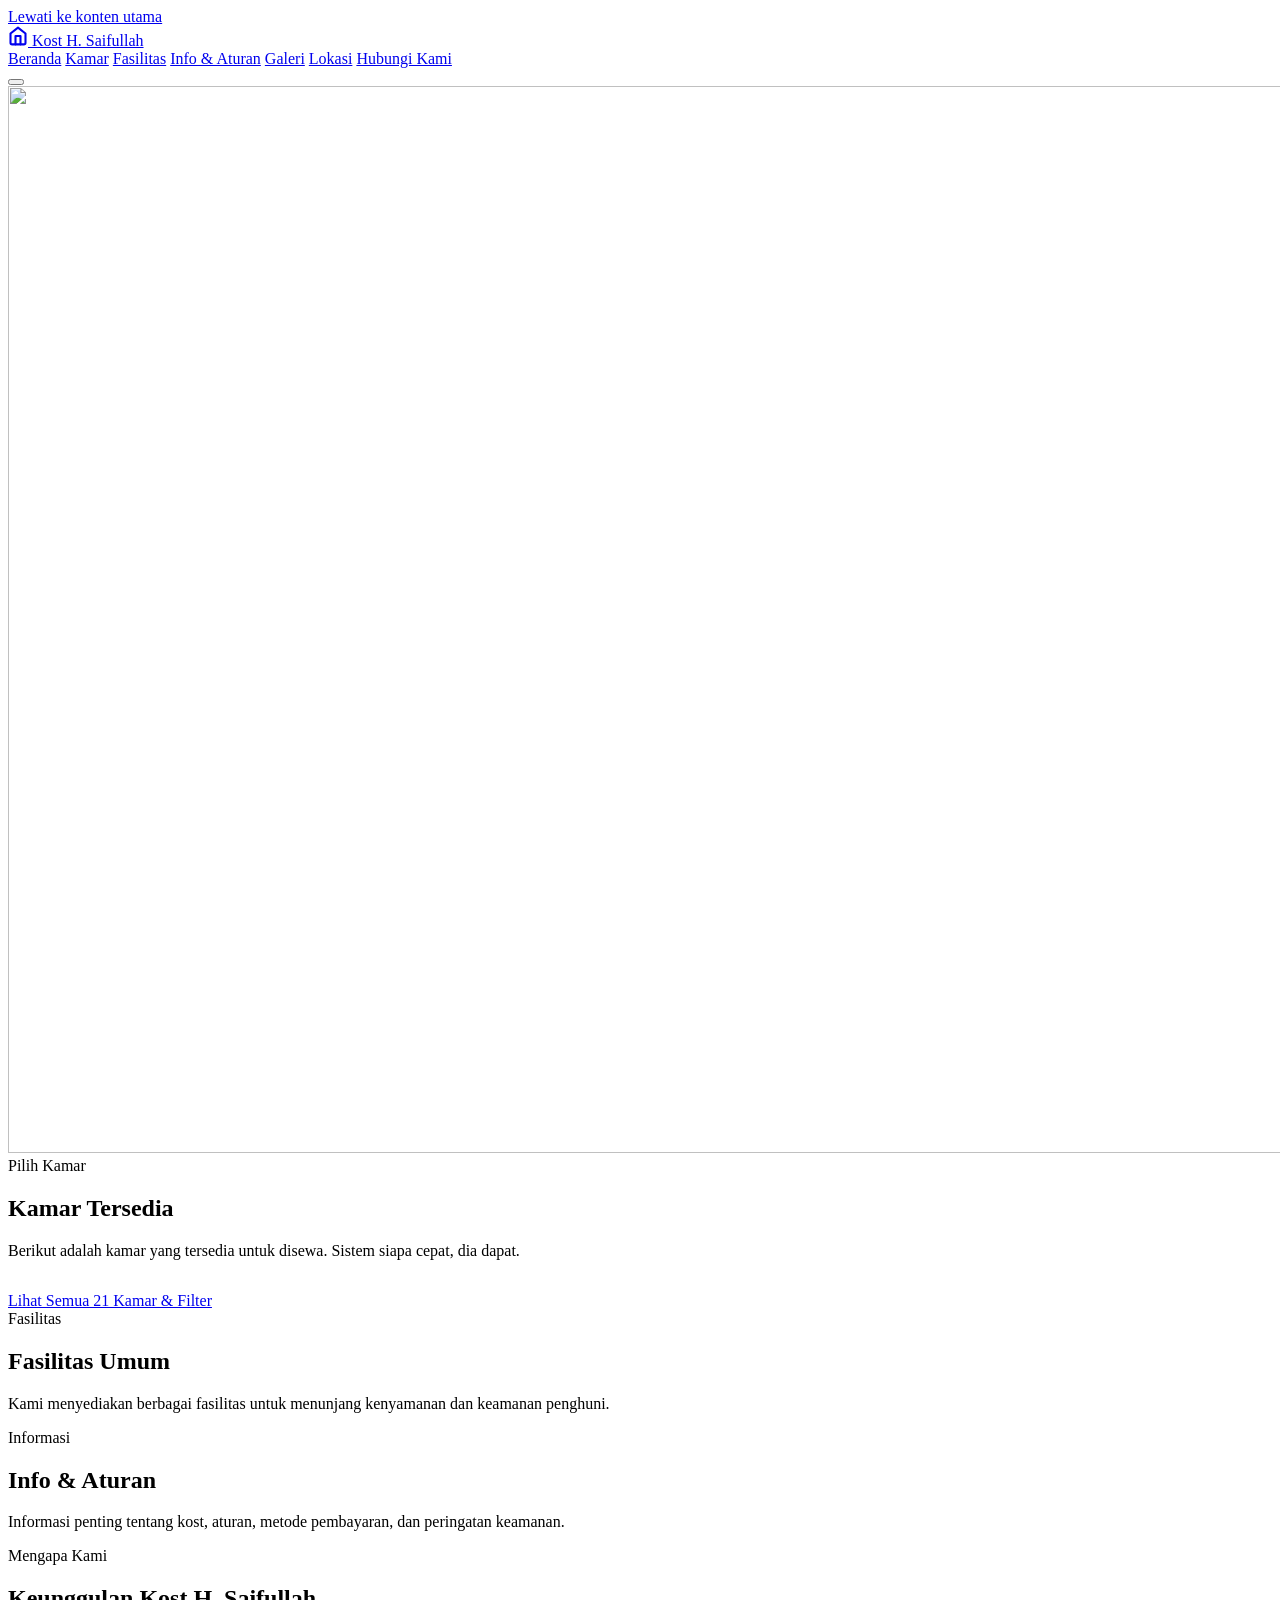
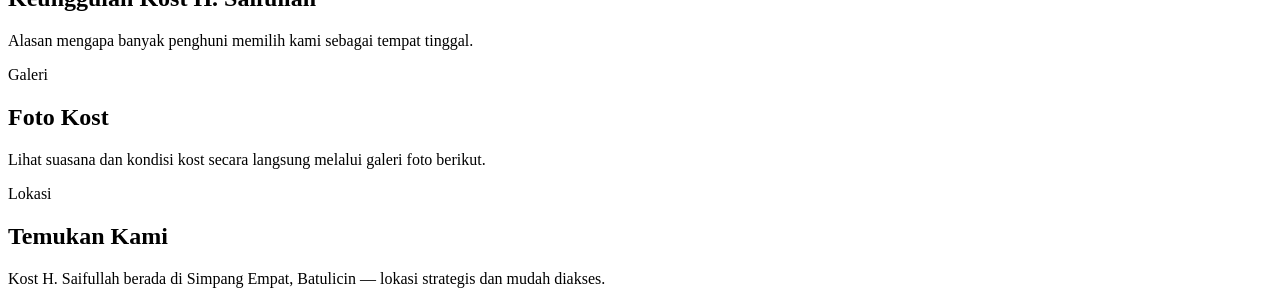
==== index.html @ bcdac12e "Add files via upload" ====
<!DOCTYPE html>
<html lang="id">
<head>
  <meta charset="UTF-8">
  <meta name="viewport" content="width=device-width, initial-scale=1.0">
  <meta name="description" content="Kost H. Saifullah — Hunian eksklusif laki-laki di Simpang Empat, Batulicin. Lihat ketersediaan kamar, fasilitas, aturan, dan pesan via WhatsApp.">
  <meta name="theme-color" content="#3A86FF">
  <meta name="robots" content="index, follow">

  <!-- GANTI setelah deploy: URL final situs (Netlify memberi domain seperti https://nama-situs.netlify.app) -->
  <link rel="canonical" href="https://kost-h-saifullah.netlify.app/">

  <!-- Open Graph — preview link di WhatsApp, Facebook, Telegram -->
  <meta property="og:type" content="website">
  <meta property="og:locale" content="id_ID">
  <meta property="og:site_name" content="Kost H. Saifullah">
  <meta property="og:url" content="https://kost-h-saifullah.netlify.app/">
  <meta property="og:title" content="Kost H. Saifullah — Hunian Nyaman di Batulicin">
  <meta property="og:description" content="Hunian eksklusif laki-laki di Simpang Empat, Batulicin. Mulai Rp 500.000/bulan, air &amp; listrik sudah termasuk. Cek ketersediaan kamar dan pesan via WhatsApp.">
  <!-- GANTI dengan foto asli kost (ukuran ideal 1200x630) -->
  <meta property="og:image" content="https://images.unsplash.com/photo-1564013799919-ab600027ffc6?w=1200&amp;h=630&amp;fit=crop&amp;q=80">
  <meta property="og:image:width" content="1200">
  <meta property="og:image:height" content="630">
  <meta property="og:image:alt" content="Tampak depan Kost H. Saifullah">

  <meta name="twitter:card" content="summary_large_image">
  <meta name="twitter:title" content="Kost H. Saifullah — Hunian Nyaman di Batulicin">
  <meta name="twitter:description" content="Hunian eksklusif laki-laki di Simpang Empat, Batulicin. Mulai Rp 500.000/bulan, air &amp; listrik sudah termasuk.">
  <meta name="twitter:image" content="https://images.unsplash.com/photo-1564013799919-ab600027ffc6?w=1200&amp;h=630&amp;fit=crop&amp;q=80">

  <title>Kost H. Saifullah — Hunian Nyaman di Batulicin</title>

  <!-- Fonts -->
  <link rel="preconnect" href="https://fonts.googleapis.com">
  <link rel="preconnect" href="https://fonts.gstatic.com" crossorigin>
  <link href="https://fonts.googleapis.com/css2?family=Poppins:wght@400;500;700&display=swap" rel="stylesheet">

  <!-- Styles -->
  <link rel="stylesheet" href="css/style.css">

  <!-- Favicon -->
  <link rel="icon" href="data:image/svg+xml,%3Csvg xmlns='http://www.w3.org/2000/svg' viewBox='0 0 24 24' fill='%233A86FF'%3E%3Cpath d='M3 9l9-7 9 7v11a2 2 0 0 1-2 2H5a2 2 0 0 1-2-2z'/%3E%3Cpolyline points='9 22 9 12 15 12 15 22' fill='white'/%3E%3C/svg%3E">
</head>
<body>

  <a class="skip-link" href="#konten">Lewati ke konten utama</a>

  <noscript>
    <div class="noscript-banner">
      <h1>Kost H. Saifullah — Hunian Nyaman di Batulicin</h1>
      <p>Hunian eksklusif laki-laki di Simpang Empat, Batulicin. Khusus pelajar, mahasiswa, magang, dan karyawan.
         Sewa mulai Rp 500.000 per bulan, sudah termasuk air dan listrik, minimal kontrak 5 bulan.</p>
      <p><strong>Situs ini membutuhkan JavaScript untuk menampilkan daftar kamar dan galeri.</strong>
         Aktifkan JavaScript di browser Anda, atau hubungi kami langsung via WhatsApp.</p>
      <p><strong>Peringatan:</strong> waspada penipuan. Wajib melihat wujud fisik kamar atau mendatangi lokasi
         langsung sebelum melakukan transfer uang.</p>
    </div>
  </noscript>

  <!-- ============================================================
       NAVIGATION
       ============================================================ -->
  <nav class="nav" id="nav">
    <div class="nav__container">
      <a href="#beranda" class="nav__logo">
        <span class="nav__logo-icon">
          <svg xmlns="http://www.w3.org/2000/svg" width="20" height="20" viewBox="0 0 24 24" fill="none" stroke="currentColor" stroke-width="2.5" stroke-linecap="round" stroke-linejoin="round">
            <path d="M3 9l9-7 9 7v11a2 2 0 0 1-2 2H5a2 2 0 0 1-2-2z"/>
            <polyline points="9 22 9 12 15 12 15 22"/>
          </svg>
        </span>
        Kost H. Saifullah
      </a>

      <div class="nav__links" id="navLinks">
        <a href="#beranda" class="nav__link active">Beranda</a>
        <a href="kamar.html" class="nav__link">Kamar</a>
        <a href="#fasilitas" class="nav__link">Fasilitas</a>
        <a href="#info" class="nav__link">Info & Aturan</a>
        <a href="#galeri" class="nav__link">Galeri</a>
        <a href="#lokasi" class="nav__link">Lokasi</a>
        <a href="#hubungi" class="nav__link">Hubungi Kami</a>
      </div>

      <button type="button" class="nav__hamburger" id="hamburger" aria-label="Buka menu navigasi" aria-expanded="false" aria-controls="navLinks">
        <span></span>
        <span></span>
        <span></span>
      </button>
    </div>
  </nav>

  <main id="konten">

  <!-- ============================================================
       HERO
       ============================================================ -->
  <section class="hero" id="beranda">
    <div class="hero__bg">
      <img src="https://images.unsplash.com/photo-1564013799919-ab600027ffc6?w=1600&q=80"
           alt="" width="1600" height="1067" loading="eager" fetchpriority="high" decoding="async">
    </div>
    <div class="hero__overlay"></div>
    <div class="hero__content" id="heroContent"></div>
  </section>

  <!-- ============================================================
       KETERSEDIAAN KAMAR
       ============================================================ -->
  <section class="section" id="ketersediaan">
    <div class="container">
      <div class="text-center">
        <span class="section-label">Pilih Kamar</span>
        <h2 class="section-title">Kamar Tersedia</h2>
        <p class="section-desc mx-auto">Berikut adalah kamar yang tersedia untuk disewa. Sistem siapa cepat, dia dapat.</p>
      </div>
      <div id="roomAvailability"></div>
      <div class="text-center" style="margin-top:2rem;">
        <a href="kamar.html" class="btn btn-primary">Lihat Semua 21 Kamar &amp; Filter</a>
      </div>
    </div>
  </section>

  <!-- Daftar lengkap 21 kamar + filter ada di halaman terpisah: kamar.html -->

  <!-- ============================================================
       FASILITAS
       ============================================================ -->
  <section class="section" id="fasilitas">
    <div class="container">
      <div class="text-center">
        <span class="section-label">Fasilitas</span>
        <h2 class="section-title">Fasilitas Umum</h2>
        <p class="section-desc mx-auto">Kami menyediakan berbagai fasilitas untuk menunjang kenyamanan dan keamanan penghuni.</p>
      </div>
      <div class="facilities-grid animate-on-scroll" id="facilitiesGrid"></div>
    </div>
  </section>

  <!-- ============================================================
       INFO & ATURAN
       ============================================================ -->
  <section class="section" id="info" style="background:var(--bg-alt);">
    <div class="container">
      <div class="text-center">
        <span class="section-label">Informasi</span>
        <h2 class="section-title">Info & Aturan</h2>
        <p class="section-desc mx-auto">Informasi penting tentang kost, aturan, metode pembayaran, dan peringatan keamanan.</p>
      </div>
      <div id="infoPenting" class="animate-on-scroll"></div>
    </div>
  </section>

  <!-- ============================================================
       KEUNGGULAN
       ============================================================ -->
  <section class="section" id="keunggulan">
    <div class="container">
      <div class="text-center">
        <span class="section-label">Mengapa Kami</span>
        <h2 class="section-title">Keunggulan Kost H. Saifullah</h2>
        <p class="section-desc mx-auto">Alasan mengapa banyak penghuni memilih kami sebagai tempat tinggal.</p>
      </div>
      <div class="advantages-grid animate-on-scroll" id="advantagesGrid"></div>
    </div>
  </section>

  <!-- ============================================================
       GALERI
       ============================================================ -->
  <section class="section" id="galeri" style="background:var(--bg-alt);">
    <div class="container">
      <div class="text-center">
        <span class="section-label">Galeri</span>
        <h2 class="section-title">Foto Kost</h2>
        <p class="section-desc mx-auto">Lihat suasana dan kondisi kost secara langsung melalui galeri foto berikut.</p>
      </div>
      <div id="galleryContainer"></div>
    </div>
  </section>

  <!-- ============================================================
       LOKASI
       ============================================================ -->
  <section class="section" id="lokasi">
    <div class="container">
      <div class="text-center">
        <span class="section-label">Lokasi</span>
        <h2 class="section-title">Temukan Kami</h2>
        <p class="section-desc mx-auto">Kost H. Saifullah berada di Simpang Empat, Batulicin — lokasi strategis dan mudah diakses.</p>
      </div>
      <div id="locationContent" class="animate-on-scroll"></div>
    </div>
  </section>

  <!-- ============================================================
       WHATSAPP CTA
       ============================================================ -->
  <section class="section" id="hubungi">
    <div class="container">
      <div id="waCta"></div>
    </div>
  </section>

  </main>

  <!-- ============================================================
       FOOTER
       ============================================================ -->
  <footer class="footer">
    <div class="container" id="footerContent"></div>
  </footer>

  <!-- ============================================================
       FLOATING WHATSAPP
       ============================================================ -->
  <div id="backToTop"></div>

  <!-- ============================================================
       SCRIPTS
       ============================================================ -->
  <script src="js/data.js"></script>
  <script src="js/status.js"></script>
  <script src="js/script.js"></script>

</body>
</html>
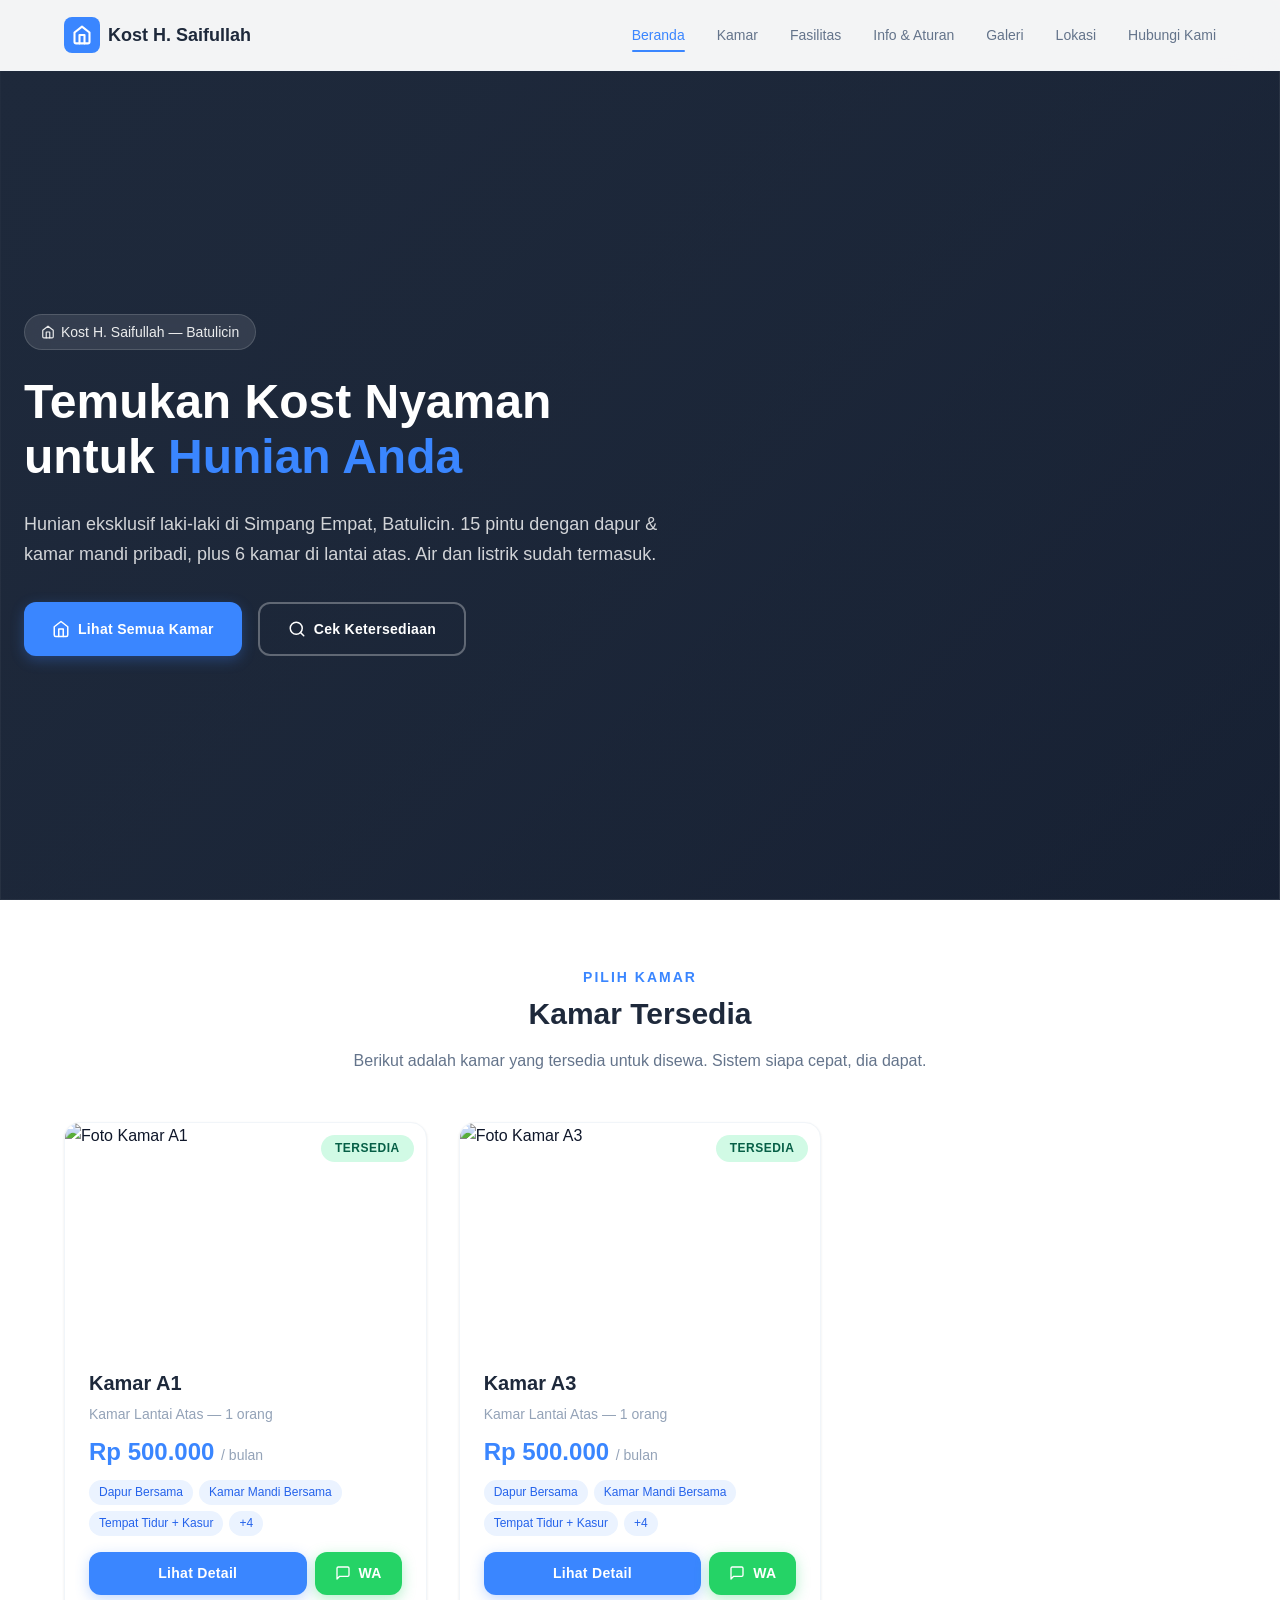
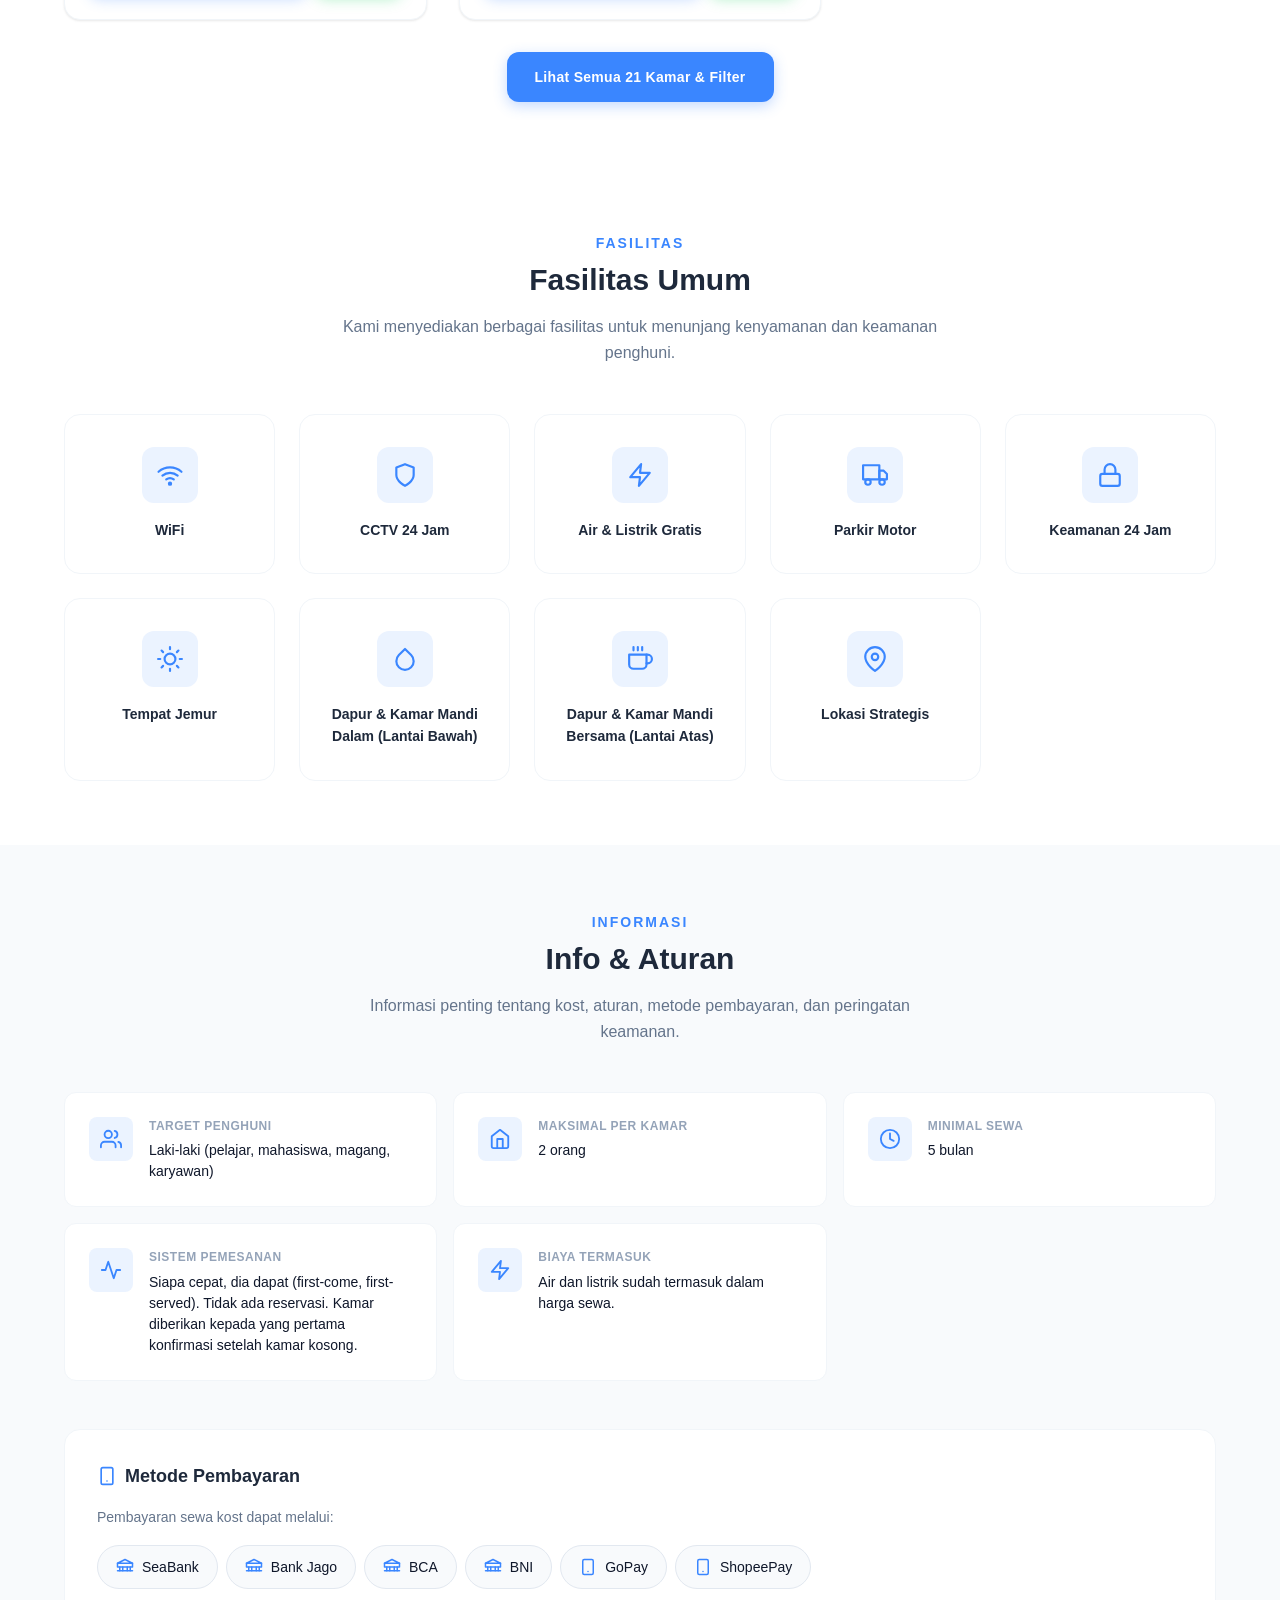
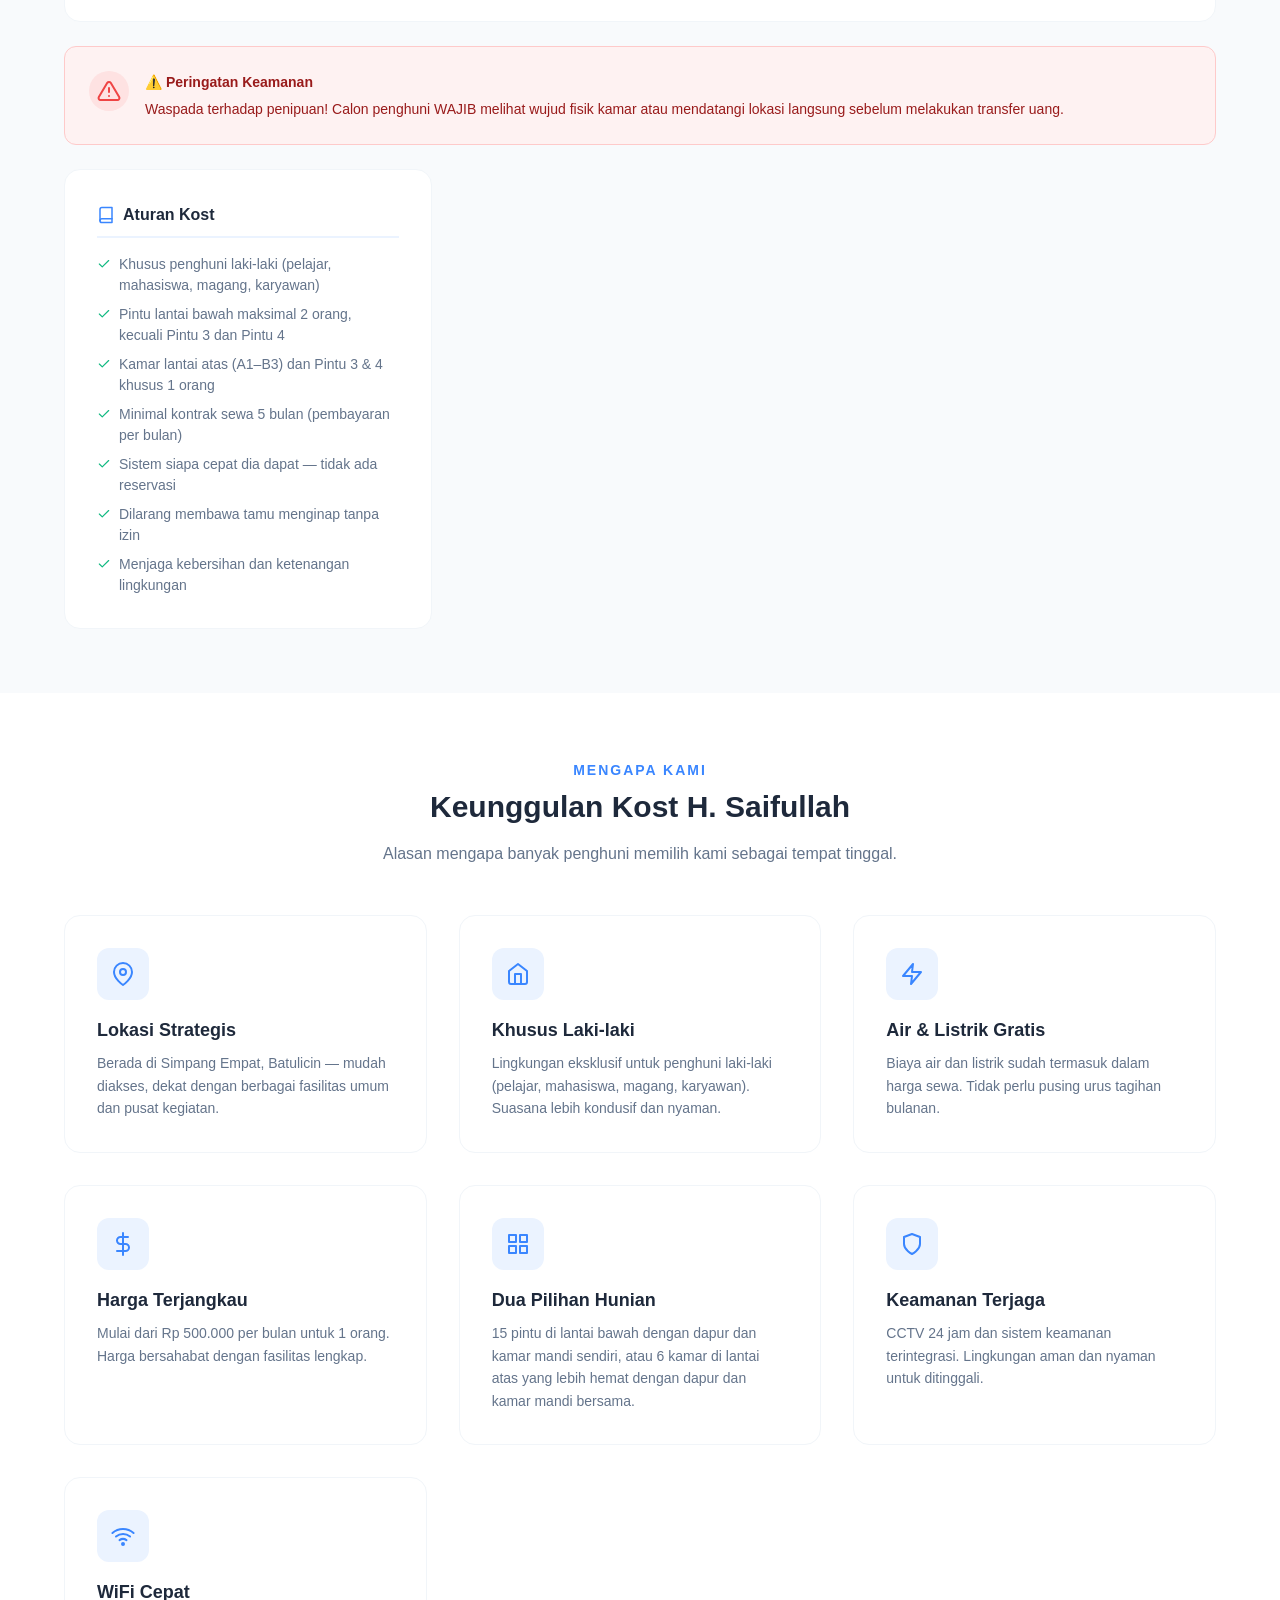
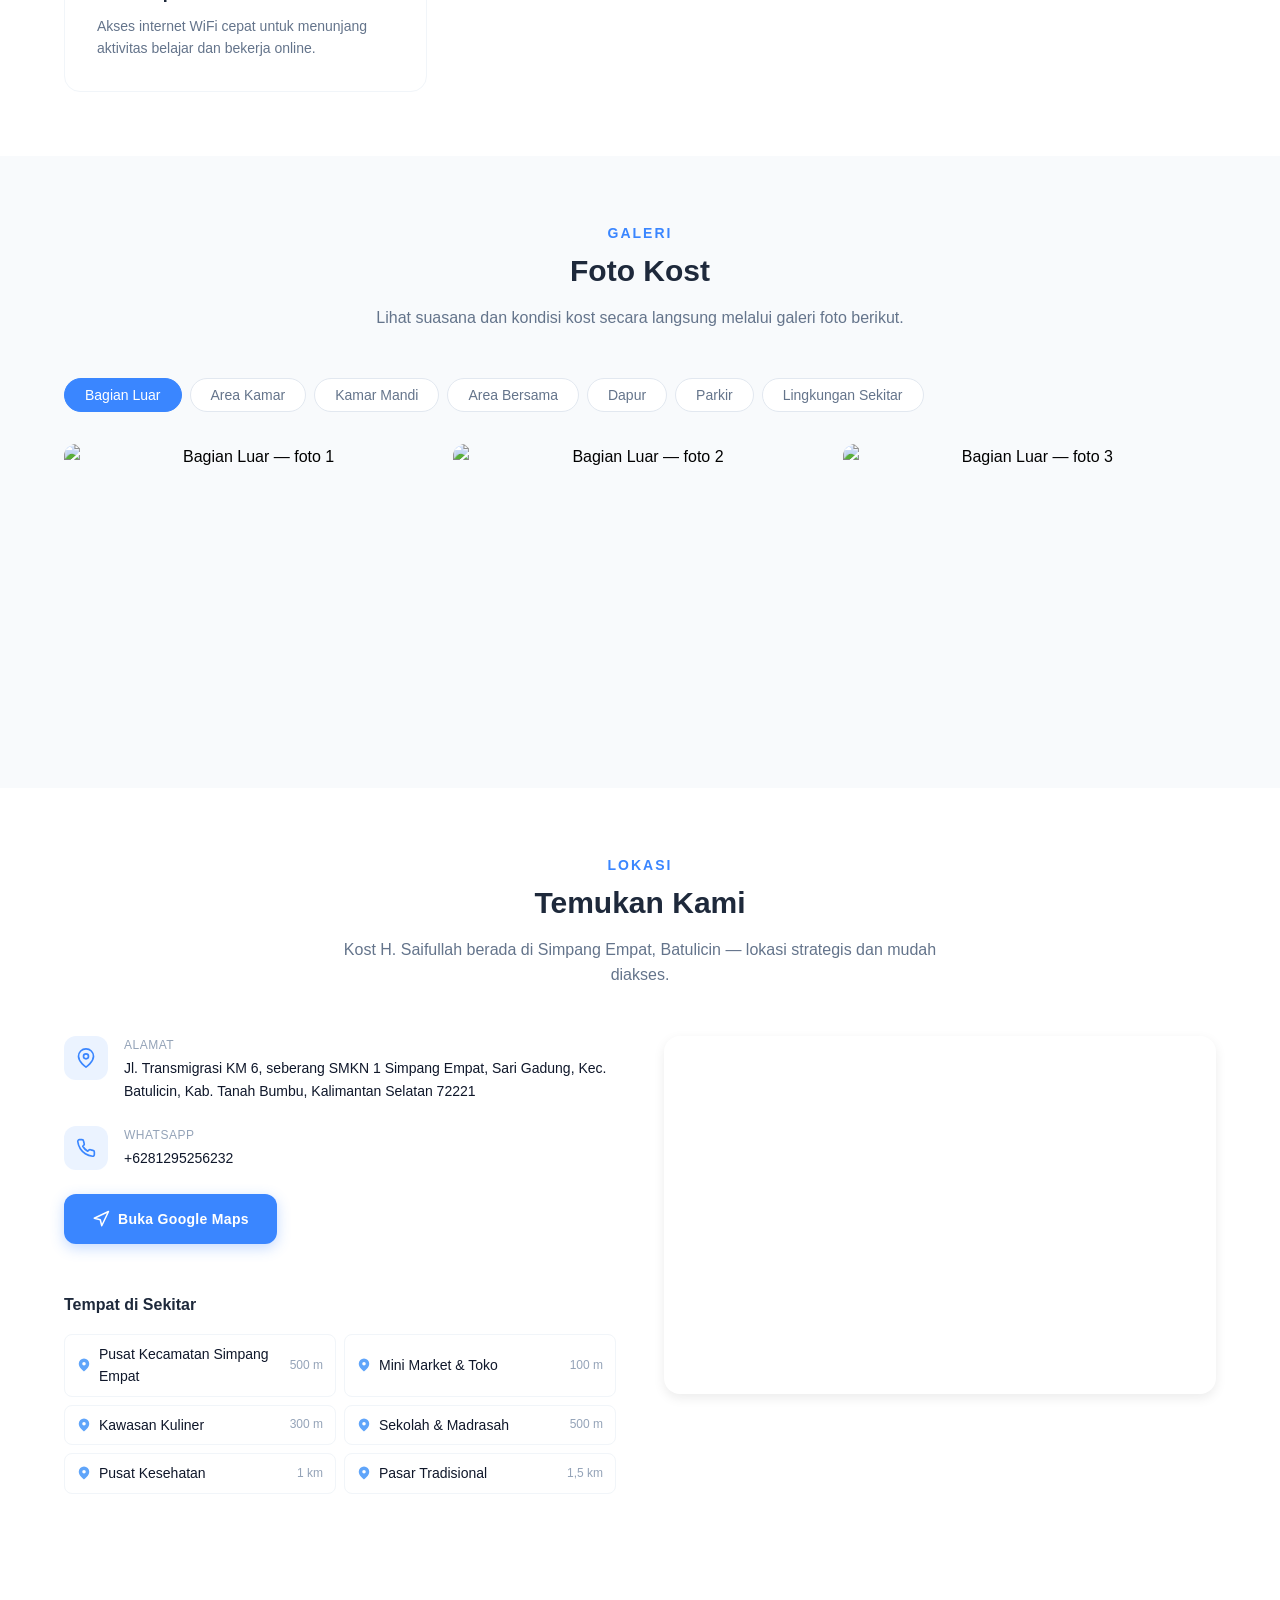
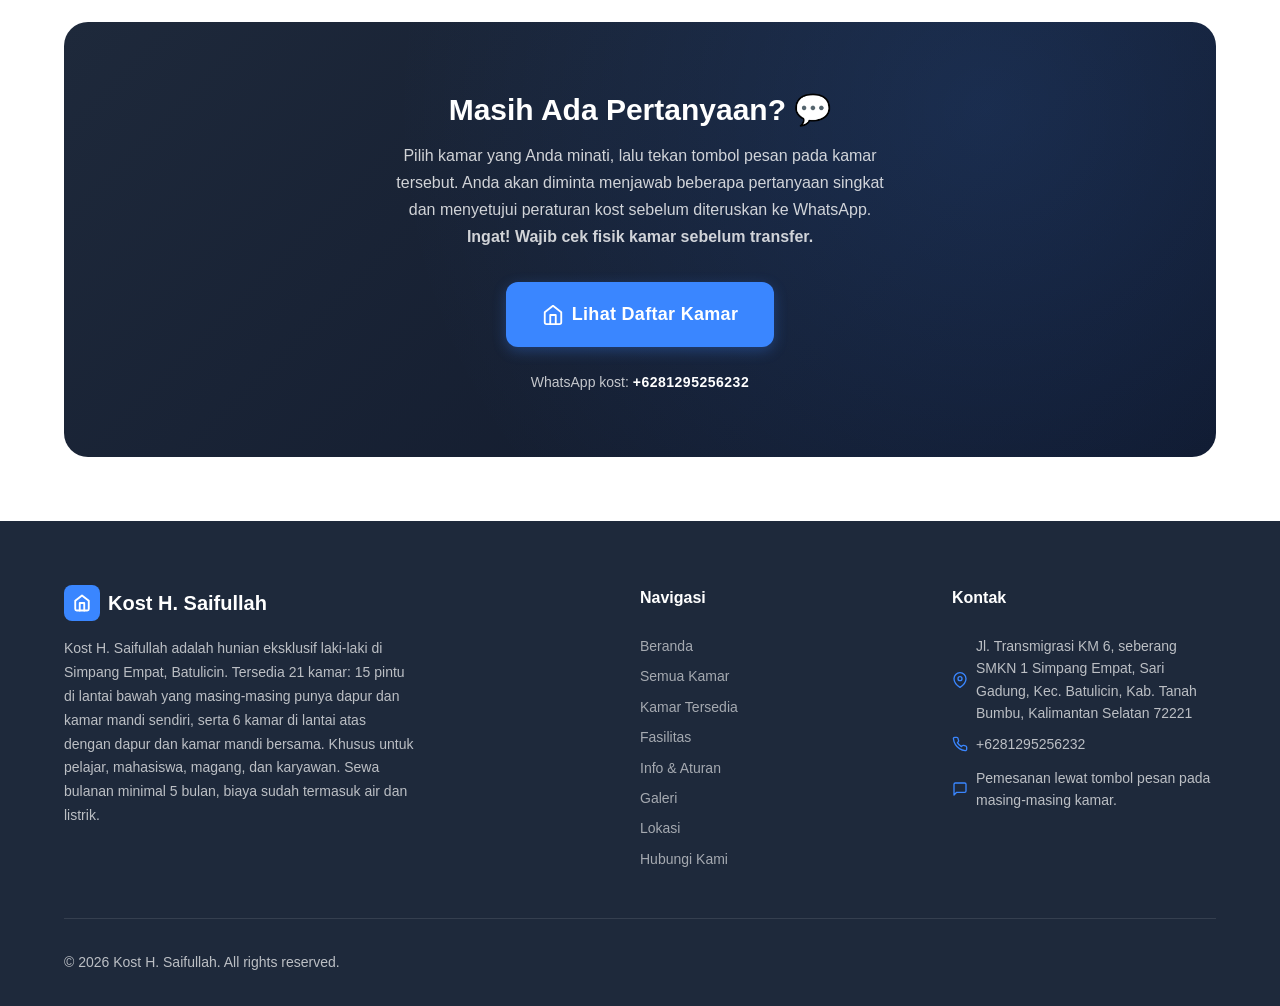
==== commit 2568967b: "update index.html" ====
--- a/index.html
+++ b/index.html
@@ -47,8 +47,8 @@
 
   <noscript>
     <div class="noscript-banner">
-      <h1>Kost H. Saifullah — Hunian Nyaman di Batulicin</h1>
-      <p>Hunian eksklusif laki-laki di Simpang Empat, Batulicin. Khusus pelajar, mahasiswa, magang, dan karyawan.
+      <h1>Kost H. Saifullah —  Seberang SMKN 1 Simpang Empat</h1>
+      <p>Kos untuk anak sekolah di , Batulicin. Khusus pelajar, mahasiswa, magang, dan karyawan.
          Sewa mulai Rp 500.000 per bulan, sudah termasuk air dan listrik, minimal kontrak 5 bulan.</p>
       <p><strong>Situs ini membutuhkan JavaScript untuk menampilkan daftar kamar dan galeri.</strong>
          Aktifkan JavaScript di browser Anda, atau hubungi kami langsung via WhatsApp.</p>
--- a/css/style.css
+++ b/css/style.css
@@ -0,0 +1,2757 @@
+/* ============================================================
+   KOST H. SAIFULLAH — Website Styles
+   Modern · Profesional · Responsif
+   ============================================================ */
+
+/* --- CSS Custom Properties --- */
+:root {
+    /* Colors — Biru Laut Professional */
+    --primary: #3A86FF;
+    --primary-hover: #2D7AE8;
+    --primary-light: #EBF3FF;
+    --primary-dark: #2563EB;
+    --secondary: #1E293B;
+    --secondary-light: #334155;
+    --accent: #60A5FA;
+    --accent-light: #DBEAFE;
+    --bg: #FFFFFF;
+    --bg-alt: #F8FAFC;
+    --surface: #FFFFFF;
+    --text: #0F172A;
+    --text-secondary: #64748B;
+    --text-muted: #94A3B8;
+    --border: #E2E8F0;
+    --border-light: #F1F5F9;
+
+    /* Status Colors */
+    --success: #10B981;
+    --success-bg: #D1FAE5;
+    --warning: #F59E0B;
+    --warning-bg: #FEF3C7;
+    --danger: #EF4444;
+    --danger-bg: #FEE2E2;
+
+    /* Typography */
+    --font-family: 'Poppins', -apple-system, BlinkMacSystemFont, 'Segoe UI', Roboto, sans-serif;
+    --font-size-xs: 0.75rem;
+    --font-size-sm: 0.875rem;
+    --font-size-base: 1rem;
+    --font-size-lg: 1.125rem;
+    --font-size-xl: 1.25rem;
+    --font-size-2xl: 1.5rem;
+    --font-size-3xl: 1.875rem;
+    --font-size-4xl: 2.25rem;
+    --font-size-5xl: 3rem;
+
+    /* Spacing */
+    --space-xs: 0.25rem;
+    --space-sm: 0.5rem;
+    --space-md: 1rem;
+    --space-lg: 1.5rem;
+    --space-xl: 2rem;
+    --space-2xl: 3rem;
+    --space-3xl: 4rem;
+    --space-4xl: 6rem;
+
+    /* Border Radius */
+    --radius-sm: 8px;
+    --radius-md: 12px;
+    --radius-lg: 16px;
+    --radius-xl: 24px;
+    --radius-full: 9999px;
+
+    /* Shadows */
+    --shadow-sm: 0 1px 3px rgba(0, 0, 0, 0.06), 0 1px 2px rgba(0, 0, 0, 0.04);
+    --shadow-md: 0 4px 12px rgba(0, 0, 0, 0.08);
+    --shadow-lg: 0 10px 30px rgba(0, 0, 0, 0.1);
+    --shadow-xl: 0 20px 60px rgba(0, 0, 0, 0.15);
+
+    /* Transitions */
+    --transition-fast: 150ms ease;
+    --transition-base: 250ms ease;
+    --transition-slow: 400ms ease;
+
+    /* Container */
+    --container-max: 1200px;
+    --container-pad: 1.5rem;
+}
+
+/* --- Reset & Base --- */
+*,
+*::before,
+*::after {
+    margin: 0;
+    padding: 0;
+    box-sizing: border-box;
+}
+
+html {
+    scroll-behavior: smooth;
+    -webkit-text-size-adjust: 100%;
+}
+
+body {
+    font-family: var(--font-family);
+    font-size: var(--font-size-base);
+    line-height: 1.6;
+    color: var(--text);
+    background-color: var(--bg);
+    -webkit-font-smoothing: antialiased;
+    -moz-osx-font-smoothing: grayscale;
+}
+
+img {
+    max-width: 100%;
+    height: auto;
+    display: block;
+}
+
+a {
+    color: var(--primary);
+    text-decoration: none;
+    transition: color var(--transition-fast);
+}
+
+a:hover {
+    color: var(--primary-hover);
+}
+
+button {
+    cursor: pointer;
+    font-family: inherit;
+    border: none;
+    background: none;
+}
+
+ul,
+ol {
+    list-style: none;
+}
+
+/* --- Container --- */
+.container {
+    max-width: var(--container-max);
+    margin: 0 auto;
+    padding: 0 var(--container-pad);
+}
+
+/* --- Section --- */
+.section {
+    padding: var(--space-3xl) 0;
+}
+
+.section-label {
+    display: inline-block;
+    font-size: var(--font-size-sm);
+    font-weight: 600;
+    color: var(--primary);
+    text-transform: uppercase;
+    letter-spacing: 2px;
+    margin-bottom: var(--space-sm);
+}
+
+.section-title {
+    font-size: var(--font-size-3xl);
+    font-weight: 700;
+    color: var(--secondary);
+    margin-bottom: var(--space-md);
+    line-height: 1.2;
+}
+
+.section-desc {
+    font-size: var(--font-size-base);
+    color: var(--text-secondary);
+    max-width: 600px;
+    margin-bottom: var(--space-2xl);
+}
+
+.text-center {
+    text-align: center;
+}
+
+.mx-auto {
+    margin-left: auto;
+    margin-right: auto;
+}
+
+/* --- Navigation --- */
+.nav {
+    position: fixed;
+    top: 0;
+    left: 0;
+    right: 0;
+    z-index: 1000;
+    background: rgba(255, 255, 255, 0.95);
+    backdrop-filter: blur(20px);
+    -webkit-backdrop-filter: blur(20px);
+    border-bottom: 1px solid var(--border-light);
+    transition: box-shadow var(--transition-base);
+}
+
+.nav.scrolled {
+    box-shadow: var(--shadow-sm);
+}
+
+.nav__container {
+    max-width: var(--container-max);
+    margin: 0 auto;
+    padding: 0 var(--container-pad);
+    display: flex;
+    align-items: center;
+    justify-content: space-between;
+    height: 70px;
+}
+
+.nav__logo {
+    display: flex;
+    align-items: center;
+    gap: var(--space-sm);
+    font-weight: 700;
+    font-size: var(--font-size-lg);
+    color: var(--secondary);
+    text-decoration: none;
+}
+
+.nav__logo-icon {
+    width: 36px;
+    height: 36px;
+    background: var(--primary);
+    border-radius: var(--radius-sm);
+    display: flex;
+    align-items: center;
+    justify-content: center;
+    color: white;
+    font-size: 18px;
+}
+
+.nav__links {
+    display: flex;
+    align-items: center;
+    gap: var(--space-xl);
+}
+
+.nav__link {
+    font-size: var(--font-size-sm);
+    font-weight: 500;
+    color: var(--text-secondary);
+    transition: color var(--transition-fast);
+    position: relative;
+    padding: 4px 0;
+}
+
+.nav__link::after {
+    content: '';
+    position: absolute;
+    bottom: -2px;
+    left: 0;
+    width: 0;
+    height: 2px;
+    background: var(--primary);
+    border-radius: 2px;
+    transition: width var(--transition-base);
+}
+
+.nav__link:hover,
+.nav__link.active {
+    color: var(--primary);
+}
+
+.nav__link:hover::after,
+.nav__link.active::after {
+    width: 100%;
+}
+
+.nav__hamburger {
+    display: none;
+    flex-direction: column;
+    gap: 5px;
+    padding: 4px;
+    cursor: pointer;
+    background: none;
+    border: none;
+}
+
+.nav__hamburger span {
+    display: block;
+    width: 24px;
+    height: 2px;
+    background: var(--secondary);
+    border-radius: 2px;
+    transition: var(--transition-base);
+}
+
+.nav__hamburger.active span:nth-child(1) {
+    transform: rotate(45deg) translate(5px, 5px);
+}
+
+.nav__hamburger.active span:nth-child(2) {
+    opacity: 0;
+}
+
+.nav__hamburger.active span:nth-child(3) {
+    transform: rotate(-45deg) translate(5px, -5px);
+}
+
+/* --- Hero --- */
+.hero {
+    min-height: 100vh;
+    display: flex;
+    align-items: center;
+    position: relative;
+    padding-top: 70px;
+    overflow: hidden;
+    background: linear-gradient(135deg, var(--secondary) 0%, #0F172A 100%);
+}
+
+.hero__bg {
+    position: absolute;
+    inset: 0;
+    z-index: 0;
+}
+
+.hero__bg img {
+    width: 100%;
+    height: 100%;
+    object-fit: cover;
+    opacity: 0.25;
+}
+
+.hero__overlay {
+    position: absolute;
+    inset: 0;
+    background: linear-gradient(
+        135deg,
+        rgba(30, 41, 59, 0.92) 0%,
+        rgba(30, 41, 59, 0.7) 50%,
+        rgba(30, 41, 59, 0.5) 100%
+    );
+    z-index: 1;
+}
+
+.hero__content {
+    position: relative;
+    z-index: 2;
+    max-width: 700px;
+    padding: var(--space-3xl) var(--container-pad);
+}
+
+.hero__badge {
+    display: inline-flex;
+    align-items: center;
+    gap: 6px;
+    background: rgba(255, 255, 255, 0.1);
+    backdrop-filter: blur(10px);
+    border: 1px solid rgba(255, 255, 255, 0.15);
+    padding: 6px 16px;
+    border-radius: var(--radius-full);
+    font-size: var(--font-size-sm);
+    color: rgba(255, 255, 255, 0.9);
+    margin-bottom: var(--space-lg);
+    animation: fadeInUp 0.6s ease;
+}
+
+.hero__title {
+    font-size: var(--font-size-5xl);
+    font-weight: 800;
+    color: white;
+    line-height: 1.15;
+    margin-bottom: var(--space-lg);
+    animation: fadeInUp 0.6s ease 0.1s both;
+}
+
+.hero__title span {
+    color: var(--primary);
+}
+
+.hero__desc {
+    font-size: var(--font-size-lg);
+    color: rgba(255, 255, 255, 0.8);
+    line-height: 1.7;
+    margin-bottom: var(--space-xl);
+    animation: fadeInUp 0.6s ease 0.2s both;
+}
+
+.hero__actions {
+    display: flex;
+    gap: var(--space-md);
+    flex-wrap: wrap;
+    animation: fadeInUp 0.6s ease 0.3s both;
+}
+
+/* --- Buttons --- */
+.btn {
+    display: inline-flex;
+    align-items: center;
+    gap: 8px;
+    padding: 14px 28px;
+    font-size: var(--font-size-sm);
+    font-weight: 600;
+    border-radius: var(--radius-md);
+    transition: all var(--transition-base);
+    text-decoration: none;
+    letter-spacing: 0.3px;
+}
+
+.btn-primary {
+    background: var(--primary);
+    color: white;
+    box-shadow: 0 4px 14px rgba(58, 134, 255, 0.3);
+}
+
+.btn-primary:hover {
+    background: var(--primary-hover);
+    color: white;
+    transform: translateY(-2px);
+    box-shadow: 0 6px 20px rgba(58, 134, 255, 0.35);
+}
+
+.btn-outline {
+    background: transparent;
+    color: white;
+    border: 2px solid rgba(255, 255, 255, 0.3);
+}
+
+.btn-outline:hover {
+    background: rgba(255, 255, 255, 0.1);
+    color: white;
+    border-color: rgba(255, 255, 255, 0.5);
+}
+
+.btn-wa {
+    background: #25D366;
+    color: white;
+    box-shadow: 0 4px 14px rgba(37, 211, 102, 0.35);
+}
+
+.btn-wa:hover {
+    background: #20BD5A;
+    color: white;
+    transform: translateY(-2px);
+    box-shadow: 0 6px 20px rgba(37, 211, 102, 0.4);
+}
+
+.btn-wa-large {
+    padding: 18px 36px;
+    font-size: var(--font-size-lg);
+}
+
+.btn-sm {
+    padding: 10px 20px;
+    font-size: var(--font-size-sm);
+}
+
+/* --- Room Cards --- */
+.rooms-grid {
+    display: grid;
+    grid-template-columns: repeat(auto-fill, minmax(340px, 1fr));
+    gap: var(--space-xl);
+}
+
+.room-card {
+    background: var(--surface);
+    border-radius: var(--radius-lg);
+    overflow: hidden;
+    box-shadow: var(--shadow-sm);
+    transition: all var(--transition-base);
+    border: 1px solid var(--border-light);
+}
+
+.room-card:hover {
+    transform: translateY(-4px);
+    box-shadow: var(--shadow-lg);
+}
+
+.room-card__image {
+    position: relative;
+    height: 220px;
+    overflow: hidden;
+}
+
+.room-card__image img {
+    width: 100%;
+    height: 100%;
+    object-fit: cover;
+    transition: transform var(--transition-slow);
+}
+
+.room-card:hover .room-card__image img {
+    transform: scale(1.05);
+}
+
+.room-card__status {
+    position: absolute;
+    top: 12px;
+    right: 12px;
+    padding: 4px 14px;
+    border-radius: var(--radius-full);
+    font-size: var(--font-size-xs);
+    font-weight: 600;
+    text-transform: uppercase;
+    letter-spacing: 0.5px;
+}
+
+.room-card__status--tersedia {
+    background: var(--success-bg);
+    color: var(--success);
+}
+
+.room-card__status--hampir-penuh {
+    background: var(--warning-bg);
+    color: var(--warning);
+}
+
+.room-card__status--tidak-tersedia {
+    background: var(--danger-bg);
+    color: var(--danger);
+}
+
+.room-card__body {
+    padding: var(--space-lg);
+}
+
+.room-card__title {
+    font-size: var(--font-size-xl);
+    font-weight: 700;
+    color: var(--secondary);
+    margin-bottom: 4px;
+}
+
+.room-card__type {
+    font-size: var(--font-size-sm);
+    color: var(--text-muted);
+    margin-bottom: var(--space-sm);
+}
+
+.room-card__price {
+    font-size: var(--font-size-2xl);
+    font-weight: 700;
+    color: var(--primary);
+    margin-bottom: var(--space-sm);
+}
+
+.room-card__price span {
+    font-size: var(--font-size-sm);
+    font-weight: 400;
+    color: var(--text-muted);
+}
+
+.room-card__facilities {
+    display: flex;
+    flex-wrap: wrap;
+    gap: 6px;
+    margin-bottom: var(--space-md);
+}
+
+.room-card__facility-tag {
+    font-size: var(--font-size-xs);
+    padding: 3px 10px;
+    background: var(--primary-light);
+    color: var(--primary-dark);
+    border-radius: var(--radius-full);
+    font-weight: 500;
+}
+
+.room-card__action {
+    display: flex;
+    gap: var(--space-sm);
+}
+
+/* --- Filters --- */
+.filters {
+    display: flex;
+    flex-wrap: wrap;
+    gap: var(--space-md);
+    margin-bottom: var(--space-2xl);
+    align-items: center;
+}
+
+.filter-group {
+    display: flex;
+    align-items: center;
+    gap: var(--space-sm);
+}
+
+.filter-label {
+    font-size: var(--font-size-sm);
+    font-weight: 500;
+    color: var(--text-secondary);
+}
+
+.filter-select {
+    padding: 10px 16px;
+    border: 2px solid var(--border);
+    border-radius: var(--radius-md);
+    font-family: inherit;
+    font-size: var(--font-size-sm);
+    color: var(--text);
+    background: var(--surface);
+    cursor: pointer;
+    transition: border-color var(--transition-fast);
+    appearance: none;
+    background-image: url("data:image/svg+xml,%3Csvg xmlns='http://www.w3.org/2000/svg' width='12' height='12' viewBox='0 0 24 24' fill='none' stroke='%236B7280' stroke-width='2' stroke-linecap='round' stroke-linejoin='round'%3E%3Cpolyline points='6 9 12 15 18 9'%3E%3C/polyline%3E%3C/svg%3E");
+    background-repeat: no-repeat;
+    background-position: right 12px center;
+    padding-right: 36px;
+}
+
+.filter-select:focus {
+    outline: none;
+    border-color: var(--primary);
+}
+
+.filter-search {
+    padding: 10px 16px;
+    border: 2px solid var(--border);
+    border-radius: var(--radius-md);
+    font-family: inherit;
+    font-size: var(--font-size-sm);
+    color: var(--text);
+    background: var(--surface);
+    min-width: 200px;
+    transition: border-color var(--transition-fast);
+}
+
+.filter-search:focus {
+    outline: none;
+    border-color: var(--primary);
+}
+
+/* --- Room Detail Modal --- */
+.modal-overlay {
+    position: fixed;
+    inset: 0;
+    z-index: 2000;
+    background: rgba(0, 0, 0, 0.6);
+    backdrop-filter: blur(8px);
+    -webkit-backdrop-filter: blur(8px);
+    display: flex;
+    align-items: flex-start;
+    justify-content: center;
+    padding: var(--space-xl);
+    overflow-y: auto;
+    opacity: 0;
+    visibility: hidden;
+    transition: all var(--transition-base);
+}
+
+.modal-overlay.active {
+    opacity: 1;
+    visibility: visible;
+}
+
+.modal {
+    background: var(--surface);
+    border-radius: var(--radius-xl);
+    max-width: 900px;
+    width: 100%;
+    margin-top: 40px;
+    margin-bottom: 40px;
+    overflow: hidden;
+    box-shadow: var(--shadow-xl);
+    transform: translateY(30px) scale(0.95);
+    transition: transform var(--transition-base);
+}
+
+.modal-overlay.active .modal {
+    transform: translateY(0) scale(1);
+}
+
+.modal__close {
+    position: absolute;
+    top: 16px;
+    right: 16px;
+    width: 40px;
+    height: 40px;
+    background: rgba(0, 0, 0, 0.5);
+    border-radius: 50%;
+    display: flex;
+    align-items: center;
+    justify-content: center;
+    color: white;
+    font-size: 20px;
+    z-index: 10;
+    transition: background var(--transition-fast);
+}
+
+.modal__close:hover {
+    background: rgba(0, 0, 0, 0.7);
+}
+
+.modal__gallery {
+    position: relative;
+    height: 400px;
+    background: var(--bg-alt);
+}
+
+.modal__gallery-main {
+    width: 100%;
+    height: 100%;
+    object-fit: cover;
+}
+
+.modal__gallery-nav {
+    position: absolute;
+    top: 50%;
+    transform: translateY(-50%);
+    width: 44px;
+    height: 44px;
+    background: rgba(255, 255, 255, 0.9);
+    border-radius: 50%;
+    display: flex;
+    align-items: center;
+    justify-content: center;
+    color: var(--secondary);
+    font-size: 18px;
+    cursor: pointer;
+    transition: all var(--transition-fast);
+    box-shadow: var(--shadow-md);
+    z-index: 5;
+}
+
+.modal__gallery-nav:hover {
+    background: white;
+    transform: translateY(-50%) scale(1.05);
+}
+
+.modal__gallery-nav--prev {
+    left: 16px;
+}
+
+.modal__gallery-nav--next {
+    right: 16px;
+}
+
+.modal__gallery-dots {
+    position: absolute;
+    bottom: 16px;
+    left: 50%;
+    transform: translateX(-50%);
+    display: flex;
+    gap: 8px;
+}
+
+.modal__gallery-dot {
+    width: 8px;
+    height: 8px;
+    border-radius: 50%;
+    background: rgba(255, 255, 255, 0.5);
+    cursor: pointer;
+    transition: all var(--transition-fast);
+}
+
+.modal__gallery-dot.active {
+    background: white;
+    width: 24px;
+    border-radius: 4px;
+}
+
+.modal__body {
+    padding: var(--space-2xl);
+}
+
+.modal__header {
+    display: flex;
+    justify-content: space-between;
+    align-items: flex-start;
+    flex-wrap: wrap;
+    gap: var(--space-md);
+    margin-bottom: var(--space-lg);
+}
+
+.modal__title {
+    font-size: var(--font-size-2xl);
+    font-weight: 700;
+    color: var(--secondary);
+}
+
+.modal__price {
+    font-size: var(--font-size-2xl);
+    font-weight: 700;
+    color: var(--primary);
+}
+
+.modal__price span {
+    font-size: var(--font-size-sm);
+    font-weight: 400;
+    color: var(--text-muted);
+}
+
+.modal__info-grid {
+    display: grid;
+    grid-template-columns: repeat(auto-fit, minmax(200px, 1fr));
+    gap: var(--space-md);
+    margin-bottom: var(--space-xl);
+}
+
+.modal__info-item {
+    display: flex;
+    align-items: center;
+    gap: var(--space-sm);
+    padding: var(--space-md);
+    background: var(--bg);
+    border-radius: var(--radius-md);
+}
+
+.modal__info-item svg {
+    width: 20px;
+    height: 20px;
+    color: var(--primary);
+    flex-shrink: 0;
+}
+
+.modal__info-label {
+    font-size: var(--font-size-xs);
+    color: var(--text-muted);
+    text-transform: uppercase;
+    letter-spacing: 0.5px;
+}
+
+.modal__info-value {
+    font-size: var(--font-size-sm);
+    font-weight: 600;
+    color: var(--text);
+}
+
+.modal__desc {
+    color: var(--text-secondary);
+    line-height: 1.7;
+    margin-bottom: var(--space-xl);
+}
+
+.modal__facilities-title {
+    font-size: var(--font-size-lg);
+    font-weight: 600;
+    color: var(--secondary);
+    margin-bottom: var(--space-md);
+}
+
+.modal__facilities-list {
+    display: grid;
+    grid-template-columns: repeat(auto-fill, minmax(180px, 1fr));
+    gap: var(--space-sm);
+    margin-bottom: var(--space-xl);
+}
+
+.modal__facility-item {
+    display: flex;
+    align-items: center;
+    gap: var(--space-sm);
+    padding: 8px 12px;
+    background: var(--primary-light);
+    border-radius: var(--radius-sm);
+    font-size: var(--font-size-sm);
+    color: var(--secondary);
+}
+
+.modal__facility-item svg {
+    width: 16px;
+    height: 16px;
+    color: var(--primary);
+    flex-shrink: 0;
+}
+
+.modal__wa-btn {
+    width: 100%;
+    justify-content: center;
+}
+
+.modal__bathroom {
+    margin-top: var(--space-xl);
+    padding-top: var(--space-xl);
+    border-top: 1px solid var(--border);
+}
+
+.modal__bathroom-title {
+    font-size: var(--font-size-lg);
+    font-weight: 600;
+    color: var(--secondary);
+    margin-bottom: var(--space-md);
+}
+
+.modal__bathroom-img {
+    width: 100%;
+    max-height: 300px;
+    object-fit: cover;
+    border-radius: var(--radius-md);
+}
+
+/* --- Facilities Section --- */
+.facilities-grid {
+    display: grid;
+    grid-template-columns: repeat(auto-fill, minmax(180px, 1fr));
+    gap: var(--space-lg);
+}
+
+.facility-card {
+    background: var(--surface);
+    border-radius: var(--radius-lg);
+    padding: var(--space-xl) var(--space-md);
+    text-align: center;
+    border: 1px solid var(--border-light);
+    transition: all var(--transition-base);
+}
+
+.facility-card:hover {
+    transform: translateY(-4px);
+    box-shadow: var(--shadow-md);
+    border-color: var(--primary);
+}
+
+.facility-card__icon {
+    width: 56px;
+    height: 56px;
+    background: var(--primary-light);
+    border-radius: var(--radius-md);
+    display: flex;
+    align-items: center;
+    justify-content: center;
+    margin: 0 auto var(--space-md);
+    color: var(--primary);
+    transition: all var(--transition-base);
+}
+
+.facility-card:hover .facility-card__icon {
+    background: var(--primary);
+    color: white;
+}
+
+.facility-card__icon svg {
+    width: 26px;
+    height: 26px;
+}
+
+.facility-card__name {
+    font-size: var(--font-size-sm);
+    font-weight: 600;
+    color: var(--secondary);
+}
+
+/* --- Gallery Section --- */
+.gallery-tabs {
+    display: flex;
+    flex-wrap: wrap;
+    gap: var(--space-sm);
+    margin-bottom: var(--space-xl);
+}
+
+.gallery-tab {
+    padding: 8px 20px;
+    border-radius: var(--radius-full);
+    font-size: var(--font-size-sm);
+    font-weight: 500;
+    color: var(--text-secondary);
+    background: var(--surface);
+    border: 1px solid var(--border);
+    transition: all var(--transition-fast);
+    cursor: pointer;
+}
+
+.gallery-tab:hover {
+    border-color: var(--primary);
+    color: var(--primary);
+}
+
+.gallery-tab.active {
+    background: var(--primary);
+    color: white;
+    border-color: var(--primary);
+}
+
+.gallery-grid {
+    display: grid;
+    grid-template-columns: repeat(auto-fill, minmax(280px, 1fr));
+    gap: var(--space-md);
+}
+
+.gallery-item {
+    position: relative;
+    border-radius: var(--radius-md);
+    overflow: hidden;
+    cursor: pointer;
+    aspect-ratio: 4/3;
+}
+
+.gallery-item img {
+    width: 100%;
+    height: 100%;
+    object-fit: cover;
+    transition: transform var(--transition-slow);
+}
+
+.gallery-item:hover img {
+    transform: scale(1.08);
+}
+
+.gallery-item__overlay {
+    position: absolute;
+    inset: 0;
+    background: rgba(0, 0, 0, 0.3);
+    opacity: 0;
+    transition: opacity var(--transition-base);
+    display: flex;
+    align-items: center;
+    justify-content: center;
+}
+
+.gallery-item:hover .gallery-item__overlay {
+    opacity: 1;
+}
+
+.gallery-item__overlay svg {
+    width: 40px;
+    height: 40px;
+    color: white;
+}
+
+/* --- Lightbox --- */
+.lightbox {
+    position: fixed;
+    inset: 0;
+    z-index: 3000;
+    background: rgba(0, 0, 0, 0.92);
+    display: flex;
+    align-items: center;
+    justify-content: center;
+    padding: var(--space-xl);
+    opacity: 0;
+    visibility: hidden;
+    transition: all var(--transition-base);
+    cursor: pointer;
+}
+
+.lightbox.active {
+    opacity: 1;
+    visibility: visible;
+}
+
+.lightbox img {
+    max-width: 90vw;
+    max-height: 90vh;
+    object-fit: contain;
+    border-radius: var(--radius-md);
+    transform: scale(0.9);
+    transition: transform var(--transition-base);
+}
+
+.lightbox.active img {
+    transform: scale(1);
+}
+
+.lightbox__close {
+    position: absolute;
+    top: 20px;
+    right: 20px;
+    width: 48px;
+    height: 48px;
+    background: rgba(255, 255, 255, 0.1);
+    border-radius: 50%;
+    display: flex;
+    align-items: center;
+    justify-content: center;
+    color: white;
+    font-size: 24px;
+    cursor: pointer;
+    transition: background var(--transition-fast);
+}
+
+.lightbox__close:hover {
+    background: rgba(255, 255, 255, 0.2);
+}
+
+/* --- Location Section --- */
+.location-wrapper {
+    display: grid;
+    grid-template-columns: 1fr 1fr;
+    gap: var(--space-2xl);
+    align-items: start;
+}
+
+.location-info {
+    display: flex;
+    flex-direction: column;
+    gap: var(--space-lg);
+}
+
+.location-detail {
+    display: flex;
+    gap: var(--space-md);
+    align-items: flex-start;
+}
+
+.location-detail__icon {
+    width: 44px;
+    height: 44px;
+    background: var(--primary-light);
+    border-radius: var(--radius-md);
+    display: flex;
+    align-items: center;
+    justify-content: center;
+    color: var(--primary);
+    flex-shrink: 0;
+}
+
+.location-detail__icon svg {
+    width: 20px;
+    height: 20px;
+}
+
+.location-detail__label {
+    font-size: var(--font-size-xs);
+    color: var(--text-muted);
+    text-transform: uppercase;
+    letter-spacing: 0.5px;
+    margin-bottom: 2px;
+}
+
+.location-detail__value {
+    font-size: var(--font-size-sm);
+    font-weight: 500;
+    color: var(--text);
+}
+
+.location-map {
+    border-radius: var(--radius-lg);
+    overflow: hidden;
+    box-shadow: var(--shadow-md);
+}
+
+.location-map iframe {
+    width: 100%;
+    height: 100%;
+    min-height: 350px;
+    border: none;
+}
+
+.nearby-places {
+    margin-top: var(--space-lg);
+}
+
+.nearby-places__title {
+    font-size: var(--font-size-base);
+    font-weight: 600;
+    color: var(--secondary);
+    margin-bottom: var(--space-md);
+}
+
+.nearby-places__grid {
+    display: grid;
+    grid-template-columns: repeat(auto-fill, minmax(200px, 1fr));
+    gap: var(--space-sm);
+}
+
+.nearby-place {
+    display: flex;
+    align-items: center;
+    gap: var(--space-sm);
+    padding: 8px 12px;
+    background: var(--surface);
+    border-radius: var(--radius-sm);
+    border: 1px solid var(--border-light);
+    font-size: var(--font-size-sm);
+}
+
+.nearby-place svg {
+    width: 14px;
+    height: 14px;
+    color: var(--accent);
+    flex-shrink: 0;
+}
+
+.nearby-place__name {
+    color: var(--text);
+    flex: 1;
+}
+
+.nearby-place__distance {
+    color: var(--text-muted);
+    font-size: var(--font-size-xs);
+    font-weight: 500;
+}
+
+/* --- Advantages Section --- */
+.advantages-grid {
+    display: grid;
+    grid-template-columns: repeat(auto-fill, minmax(300px, 1fr));
+    gap: var(--space-xl);
+}
+
+.advantage-card {
+    background: var(--surface);
+    border-radius: var(--radius-lg);
+    padding: var(--space-xl);
+    border: 1px solid var(--border-light);
+    transition: all var(--transition-base);
+    position: relative;
+    overflow: hidden;
+}
+
+.advantage-card::before {
+    content: '';
+    position: absolute;
+    top: 0;
+    left: 0;
+    right: 0;
+    height: 4px;
+    background: var(--primary);
+    transform: scaleX(0);
+    transform-origin: left;
+    transition: transform var(--transition-base);
+}
+
+.advantage-card:hover::before {
+    transform: scaleX(1);
+}
+
+.advantage-card:hover {
+    transform: translateY(-4px);
+    box-shadow: var(--shadow-md);
+}
+
+.advantage-card__icon {
+    width: 52px;
+    height: 52px;
+    background: var(--primary-light);
+    border-radius: var(--radius-md);
+    display: flex;
+    align-items: center;
+    justify-content: center;
+    color: var(--primary);
+    margin-bottom: var(--space-md);
+}
+
+.advantage-card__icon svg {
+    width: 24px;
+    height: 24px;
+}
+
+.advantage-card__title {
+    font-size: var(--font-size-lg);
+    font-weight: 600;
+    color: var(--secondary);
+    margin-bottom: var(--space-sm);
+}
+
+.advantage-card__desc {
+    font-size: var(--font-size-sm);
+    color: var(--text-secondary);
+    line-height: 1.6;
+}
+
+/* --- WhatsApp CTA Section --- */
+.wa-cta {
+    background: linear-gradient(135deg, var(--secondary) 0%, #0F172A 100%);
+    border-radius: var(--radius-xl);
+    padding: var(--space-3xl) var(--space-2xl);
+    text-align: center;
+    position: relative;
+    overflow: hidden;
+}
+
+.wa-cta::before {
+    content: '';
+    position: absolute;
+    inset: 0;
+    background: radial-gradient(circle at 80% 20%, rgba(58, 134, 255, 0.15) 0%, transparent 60%);
+}
+
+.wa-cta__content {
+    position: relative;
+    z-index: 1;
+}
+
+.wa-cta__title {
+    font-size: var(--font-size-3xl);
+    font-weight: 700;
+    color: white;
+    margin-bottom: var(--space-sm);
+}
+
+.wa-cta__desc {
+    font-size: var(--font-size-base);
+    color: rgba(255, 255, 255, 0.8);
+    max-width: 500px;
+    margin: 0 auto var(--space-xl);
+    line-height: 1.7;
+}
+
+/* --- Footer --- */
+.footer {
+    background: var(--secondary);
+    color: rgba(255, 255, 255, 0.7);
+    padding: var(--space-3xl) 0 var(--space-xl);
+}
+
+.footer__grid {
+    display: grid;
+    grid-template-columns: 2fr 1fr 1fr;
+    gap: var(--space-2xl);
+    margin-bottom: var(--space-2xl);
+}
+
+.footer__brand {
+    font-size: var(--font-size-xl);
+    font-weight: 700;
+    color: white;
+    margin-bottom: var(--space-md);
+    display: flex;
+    align-items: center;
+    gap: var(--space-sm);
+}
+
+.footer__desc {
+    font-size: var(--font-size-sm);
+    line-height: 1.7;
+    max-width: 350px;
+}
+
+.footer__section-title {
+    font-size: var(--font-size-base);
+    font-weight: 600;
+    color: white;
+    margin-bottom: var(--space-lg);
+}
+
+.footer__links {
+    display: flex;
+    flex-direction: column;
+    gap: var(--space-sm);
+}
+
+.footer__link {
+    font-size: var(--font-size-sm);
+    color: rgba(255, 255, 255, 0.6);
+    transition: color var(--transition-fast);
+}
+
+.footer__link:hover {
+    color: var(--primary);
+}
+
+.footer__contact-item {
+    display: flex;
+    align-items: center;
+    gap: var(--space-sm);
+    font-size: var(--font-size-sm);
+    margin-bottom: var(--space-sm);
+}
+
+.footer__contact-item svg {
+    width: 16px;
+    height: 16px;
+    color: var(--primary);
+    flex-shrink: 0;
+}
+
+.footer__bottom {
+    border-top: 1px solid rgba(255, 255, 255, 0.1);
+    padding-top: var(--space-xl);
+    display: flex;
+    justify-content: space-between;
+    align-items: center;
+    flex-wrap: wrap;
+    gap: var(--space-md);
+    font-size: var(--font-size-sm);
+}
+
+/* --- Scroll Animations --- */
+.animate-on-scroll {
+    opacity: 0;
+    transform: translateY(30px);
+    transition: all 0.6s ease;
+}
+
+.animate-on-scroll.animated {
+    opacity: 1;
+    transform: translateY(0);
+}
+
+@keyframes fadeInUp {
+    from {
+        opacity: 0;
+        transform: translateY(20px);
+    }
+    to {
+        opacity: 1;
+        transform: translateY(0);
+    }
+}
+
+@keyframes floatWA {
+    0%,
+    100% {
+        transform: translateY(0);
+    }
+    50% {
+        transform: translateY(-6px);
+    }
+}
+
+/* --- Empty State --- */
+.empty-state {
+    text-align: center;
+    padding: var(--space-3xl);
+    color: var(--text-muted);
+}
+
+.empty-state svg {
+    width: 64px;
+    height: 64px;
+    margin-bottom: var(--space-md);
+    color: var(--border);
+}
+
+.empty-state p {
+    font-size: var(--font-size-base);
+}
+
+/* --- No Kamar di Hero --- */
+.hero .btn:hover {
+    color: white;
+}
+
+/* ============================================================
+   RESPONSIVE — Mobile First
+   ============================================================ */
+
+/* Tablet & below */
+@media (max-width: 1024px) {
+    .location-wrapper {
+        grid-template-columns: 1fr;
+    }
+
+    .location-map iframe {
+        min-height: 300px;
+    }
+
+    .footer__grid {
+        grid-template-columns: 1fr 1fr;
+    }
+}
+
+/* Mobile */
+@media (max-width: 768px) {
+    :root {
+        --container-pad: 1rem;
+        --space-3xl: 3rem;
+        --space-4xl: 4rem;
+    }
+
+    /* Navigation */
+    .nav__links {
+        position: fixed;
+        top: 70px;
+        left: 0;
+        right: 0;
+        background: var(--surface);
+        flex-direction: column;
+        padding: var(--space-lg);
+        gap: var(--space-sm);
+        border-bottom: 1px solid var(--border);
+        box-shadow: var(--shadow-lg);
+        transform: translateY(-100%);
+        opacity: 0;
+        visibility: hidden;
+        transition: all var(--transition-base);
+    }
+
+    .nav__links.open {
+        transform: translateY(0);
+        opacity: 1;
+        visibility: visible;
+    }
+
+    .nav__link {
+        padding: 12px 0;
+        width: 100%;
+        font-size: var(--font-size-base);
+    }
+
+    .nav__hamburger {
+        display: flex;
+    }
+
+    /* Hero */
+    .hero__title {
+        font-size: var(--font-size-3xl);
+    }
+
+    .hero__desc {
+        font-size: var(--font-size-base);
+    }
+
+    .hero__actions {
+        flex-direction: column;
+    }
+
+    .hero__actions .btn {
+        width: 100%;
+        justify-content: center;
+    }
+
+    /* Section titles */
+    .section-title {
+        font-size: var(--font-size-2xl);
+    }
+
+    /* Rooms grid */
+    .rooms-grid {
+        grid-template-columns: 1fr;
+    }
+
+    /* Modal */
+    .modal-overlay {
+        padding: 0;
+    }
+
+    .modal {
+        border-radius: var(--radius-lg) var(--radius-lg) 0 0;
+        margin-top: auto;
+        margin-bottom: 0;
+        max-height: 95vh;
+        overflow-y: auto;
+    }
+
+    .modal__gallery {
+        height: 250px;
+    }
+
+    .modal__body {
+        padding: var(--space-lg);
+    }
+
+    .modal__header {
+        flex-direction: column;
+    }
+
+    .modal__info-grid {
+        grid-template-columns: 1fr 1fr;
+    }
+
+    .modal__facilities-list {
+        grid-template-columns: 1fr 1fr;
+    }
+
+    /* Gallery */
+    .gallery-grid {
+        grid-template-columns: repeat(auto-fill, minmax(150px, 1fr));
+    }
+
+    .gallery-tabs {
+        overflow-x: auto;
+        flex-wrap: nowrap;
+        padding-bottom: 4px;
+        -webkit-overflow-scrolling: touch;
+    }
+
+    .gallery-tab {
+        flex-shrink: 0;
+    }
+
+    /* Facilities */
+    .facilities-grid {
+        grid-template-columns: repeat(auto-fill, minmax(140px, 1fr));
+        gap: var(--space-md);
+    }
+
+    /* Advantages */
+    .advantages-grid {
+        grid-template-columns: 1fr;
+    }
+
+    /* WA CTA */
+    .wa-cta {
+        padding: var(--space-2xl) var(--space-lg);
+    }
+
+    .wa-cta__title {
+        font-size: var(--font-size-2xl);
+    }
+
+    .btn-wa-large {
+        width: 100%;
+        justify-content: center;
+    }
+
+    /* Footer */
+    .footer__grid {
+        grid-template-columns: 1fr;
+        gap: var(--space-xl);
+    }
+
+    .footer__bottom {
+        flex-direction: column;
+        text-align: center;
+    }
+}
+
+/* Small mobile */
+@media (max-width: 480px) {
+    .hero__title {
+        font-size: var(--font-size-2xl);
+    }
+
+    .modal__info-grid {
+        grid-template-columns: 1fr;
+    }
+
+    .modal__facilities-list {
+        grid-template-columns: 1fr;
+    }
+
+    .room-card__body {
+        padding: var(--space-md);
+    }
+
+    .filters {
+        flex-direction: column;
+        align-items: stretch;
+    }
+
+    .filter-search {
+        min-width: unset;
+        width: 100%;
+    }
+
+    .filter-select {
+        width: 100%;
+    }
+}
+
+/* ============================================================
+   INFO & ATURAN — New Section Styles
+   ============================================================ */
+
+/* Info Grid Cards */
+.info-grid {
+    display: grid;
+    grid-template-columns: repeat(auto-fill, minmax(320px, 1fr));
+    gap: var(--space-md);
+    margin-bottom: var(--space-2xl);
+}
+
+.info-card {
+    display: flex;
+    align-items: flex-start;
+    gap: var(--space-md);
+    background: var(--surface);
+    border: 1px solid var(--border-light);
+    border-radius: var(--radius-md);
+    padding: var(--space-lg);
+    transition: box-shadow var(--transition-base);
+}
+
+.info-card:hover {
+    box-shadow: var(--shadow-sm);
+}
+
+.info-card__icon {
+    width: 44px;
+    height: 44px;
+    background: var(--primary-light);
+    border-radius: var(--radius-sm);
+    display: flex;
+    align-items: center;
+    justify-content: center;
+    color: var(--primary);
+    flex-shrink: 0;
+}
+
+.info-card__icon svg {
+    width: 22px;
+    height: 22px;
+}
+
+.info-card__label {
+    font-size: var(--font-size-xs);
+    font-weight: 600;
+    color: var(--text-muted);
+    text-transform: uppercase;
+    letter-spacing: 0.5px;
+    margin-bottom: 4px;
+}
+
+.info-card__value {
+    font-size: var(--font-size-sm);
+    color: var(--text);
+    line-height: 1.5;
+}
+
+/* Info Sub-section */
+.info-subsection {
+    background: var(--surface);
+    border: 1px solid var(--border-light);
+    border-radius: var(--radius-lg);
+    padding: var(--space-xl);
+    margin-bottom: var(--space-lg);
+}
+
+.info-subsection__title {
+    font-size: var(--font-size-lg);
+    font-weight: 600;
+    color: var(--secondary);
+    display: flex;
+    align-items: center;
+    gap: var(--space-sm);
+    margin-bottom: var(--space-md);
+}
+
+.info-subsection__title svg {
+    color: var(--primary);
+}
+
+/* Payment Methods Grid */
+.payment-grid {
+    display: flex;
+    flex-wrap: wrap;
+    gap: var(--space-sm);
+}
+
+.payment-method {
+    display: inline-flex;
+    align-items: center;
+    gap: 8px;
+    padding: 10px 18px;
+    background: var(--bg-alt);
+    border: 1px solid var(--border);
+    border-radius: var(--radius-full);
+    font-size: var(--font-size-sm);
+    font-weight: 500;
+    color: var(--text);
+    transition: all var(--transition-fast);
+}
+
+.payment-method:hover {
+    border-color: var(--primary);
+    background: var(--primary-light);
+    color: var(--primary);
+}
+
+.payment-method svg {
+    width: 18px;
+    height: 18px;
+    color: var(--primary);
+}
+
+/* Alert Banner */
+.alert-banner {
+    display: flex;
+    align-items: flex-start;
+    gap: var(--space-md);
+    background: #FEF2F2;
+    border: 1px solid #FECACA;
+    border-radius: var(--radius-md);
+    padding: var(--space-lg);
+    margin-bottom: var(--space-lg);
+    color: #991B1B;
+    font-size: var(--font-size-sm);
+    line-height: 1.6;
+}
+
+.alert-banner__icon {
+    width: 40px;
+    height: 40px;
+    background: #FEE2E2;
+    border-radius: 50%;
+    display: flex;
+    align-items: center;
+    justify-content: center;
+    color: #EF4444;
+    flex-shrink: 0;
+}
+
+.alert-banner__icon svg {
+    width: 24px;
+    height: 24px;
+}
+
+/* Edu Section */
+.edu-section {
+    display: grid;
+    grid-template-columns: repeat(auto-fill, minmax(350px, 1fr));
+    gap: var(--space-lg);
+    margin-top: var(--space-lg);
+}
+
+.edu-card {
+    background: var(--surface);
+    border: 1px solid var(--border-light);
+    border-radius: var(--radius-lg);
+    padding: var(--space-xl);
+}
+
+.edu-card__title {
+    font-size: var(--font-size-base);
+    font-weight: 600;
+    color: var(--secondary);
+    display: flex;
+    align-items: center;
+    gap: var(--space-sm);
+    margin-bottom: var(--space-md);
+    padding-bottom: var(--space-sm);
+    border-bottom: 2px solid var(--primary-light);
+}
+
+.edu-card__title svg {
+    color: var(--primary);
+}
+
+.edu-card__list {
+    display: flex;
+    flex-direction: column;
+    gap: var(--space-sm);
+}
+
+.edu-card__list li {
+    display: flex;
+    align-items: flex-start;
+    gap: var(--space-sm);
+    font-size: var(--font-size-sm);
+    color: var(--text-secondary);
+    line-height: 1.5;
+}
+
+.edu-card__list li svg {
+    width: 14px;
+    height: 14px;
+    color: var(--success);
+    margin-top: 3px;
+    flex-shrink: 0;
+}
+
+/* Responsive for new sections */
+@media (max-width: 768px) {
+    .info-grid {
+        grid-template-columns: 1fr;
+    }
+
+    .edu-section {
+        grid-template-columns: 1fr;
+    }
+
+    .info-card {
+        padding: var(--space-md);
+    }
+
+    .info-subsection {
+        padding: var(--space-md);
+    }
+
+    .payment-grid {
+        gap: 6px;
+    }
+
+    .payment-method {
+        font-size: var(--font-size-xs);
+        padding: 8px 14px;
+    }
+}
+/* ============================================================
+   PERBAIKAN & KOMPONEN TAMBAHAN
+   Blok ini sengaja diletakkan paling akhir agar menimpa aturan
+   di atasnya tanpa perlu menaikkan specificity.
+   ============================================================ */
+
+/* --- Anchor tidak lagi tertutup navbar yang fixed --- */
+html {
+    scroll-padding-top: 90px;
+}
+
+section[id],
+main[id] {
+    scroll-margin-top: 90px;
+}
+
+/* --- Hero: 100vh terpotong address bar di browser mobile --- */
+.hero {
+    min-height: 100svh;
+}
+
+/* --- Skip link untuk pengguna keyboard & screen reader --- */
+.skip-link {
+    position: absolute;
+    top: 0;
+    left: 50%;
+    transform: translate(-50%, -120%);
+    z-index: 2500;
+    background: var(--primary);
+    color: white;
+    font-weight: 600;
+    padding: 12px 20px;
+    border-radius: 0 0 var(--radius-sm) var(--radius-sm);
+    transition: transform var(--transition-fast);
+}
+
+.skip-link:focus {
+    transform: translate(-50%, 0);
+    color: white;
+}
+
+/* --- Indikator fokus keyboard (sebelumnya tidak ada sama sekali) --- */
+:focus-visible {
+    outline: 3px solid var(--primary);
+    outline-offset: 2px;
+}
+
+.filter-select:focus-visible,
+.filter-search:focus-visible {
+    outline: 3px solid var(--primary);
+    outline-offset: 2px;
+    border-color: var(--primary);
+}
+
+/* Di atas latar gelap, outline biru nyaris tak terlihat. */
+.hero :focus-visible,
+.wa-cta :focus-visible,
+.modal__gallery :focus-visible,
+.modal__close:focus-visible,
+.lightbox :focus-visible,
+.footer :focus-visible {
+    outline-color: #FFFFFF;
+}
+
+/* --- Kunci scroll saat modal, lightbox, atau menu mobile terbuka --- */
+body.no-scroll,
+body.menu-open {
+    overflow: hidden;
+}
+
+/* --- Kontras teks: badge status sebelumnya di bawah ambang WCAG AA --- */
+.room-card__status--tersedia {
+    color: #065F46;
+}
+
+.room-card__status--hampir-penuh {
+    color: #92400E;
+}
+
+.room-card__status--tidak-tersedia {
+    color: #991B1B;
+}
+
+.empty-state {
+    color: var(--text-secondary);
+}
+
+/* --- Tombol netral untuk kamar yang sudah penuh (btn-outline khusus latar gelap) --- */
+.btn-ghost {
+    background: transparent;
+    color: var(--text-secondary);
+    border: 2px solid var(--border);
+}
+
+.btn-ghost:hover {
+    background: var(--bg-alt);
+    color: var(--text);
+    border-color: var(--text-muted);
+}
+
+/* --- Peringatan di dalam modal (dulu inline style, kontras kurang) --- */
+.modal__warning {
+    background: var(--warning-bg);
+    border-radius: var(--radius-md);
+    padding: var(--space-md);
+    margin-top: var(--space-xl);
+    font-size: var(--font-size-sm);
+    line-height: 1.6;
+    color: #92400E;
+}
+
+.modal__warning strong {
+    display: block;
+    margin-bottom: 4px;
+}
+
+/* --- Baris hasil filter + tombol reset --- */
+.filters {
+    margin-bottom: var(--space-md);
+}
+
+.filter-result {
+    display: flex;
+    flex-wrap: wrap;
+    align-items: center;
+    justify-content: space-between;
+    gap: var(--space-md);
+    margin-bottom: var(--space-xl);
+    font-size: var(--font-size-sm);
+    color: var(--text-secondary);
+}
+
+.filter-result strong {
+    color: var(--text);
+}
+
+.filter-reset {
+    display: inline-flex;
+    align-items: center;
+    gap: 6px;
+    padding: 6px 12px;
+    border-radius: var(--radius-full);
+    border: 1px solid var(--border);
+    background: var(--surface);
+    color: var(--text-secondary);
+    font-size: var(--font-size-xs);
+    font-weight: 500;
+    transition: all var(--transition-fast);
+}
+
+.filter-reset:hover {
+    border-color: var(--primary);
+    color: var(--primary);
+}
+
+.rooms-grid__note {
+    margin-top: var(--space-md);
+    text-align: center;
+    font-size: var(--font-size-sm);
+    color: var(--text-secondary);
+}
+
+/* --- Item galeri kini <button> agar bisa diakses keyboard --- */
+.gallery-item {
+    display: block;
+    width: 100%;
+    padding: 0;
+    border: none;
+    background: none;
+    font: inherit;
+}
+
+.gallery-item:focus-visible .gallery-item__overlay {
+    opacity: 1;
+}
+
+/* --- Navigasi lightbox: sebelumnya tidak ada tombol prev/next --- */
+.lightbox__nav {
+    position: absolute;
+    top: 50%;
+    transform: translateY(-50%);
+    width: 48px;
+    height: 48px;
+    display: flex;
+    align-items: center;
+    justify-content: center;
+    border-radius: 50%;
+    background: rgba(255, 255, 255, 0.12);
+    color: white;
+    transition: background var(--transition-fast);
+}
+
+.lightbox__nav:hover {
+    background: rgba(255, 255, 255, 0.25);
+}
+
+.lightbox__nav--prev {
+    left: 20px;
+}
+
+.lightbox__nav--next {
+    right: 20px;
+}
+
+.lightbox__counter {
+    position: absolute;
+    bottom: 24px;
+    left: 50%;
+    transform: translateX(-50%);
+    padding: 6px 16px;
+    border-radius: var(--radius-full);
+    background: rgba(255, 255, 255, 0.12);
+    color: white;
+    font-size: var(--font-size-sm);
+    font-weight: 500;
+}
+
+@media (max-width: 480px) {
+    .lightbox__nav--prev {
+        left: 8px;
+    }
+
+    .lightbox__nav--next {
+        right: 8px;
+    }
+}
+
+/* --- Fallback bila JavaScript mati: jangan sampai section tak terlihat --- */
+.noscript-banner {
+    max-width: 700px;
+    margin: 100px auto var(--space-2xl);
+    padding: var(--space-xl);
+    border: 1px solid var(--border);
+    border-radius: var(--radius-lg);
+    background: var(--bg-alt);
+}
+
+.noscript-banner h1 {
+    font-size: var(--font-size-2xl);
+    margin-bottom: var(--space-md);
+}
+
+.noscript-banner p {
+    margin-bottom: var(--space-md);
+    color: var(--text-secondary);
+}
+
+@media (scripting: none) {
+    .animate-on-scroll {
+        opacity: 1;
+        transform: none;
+    }
+}
+
+/* --- Hormati preferensi "kurangi animasi" di sistem operasi --- */
+@media (prefers-reduced-motion: reduce) {
+    html {
+        scroll-behavior: auto;
+    }
+
+    *,
+    *::before,
+    *::after {
+        animation-duration: 0.01ms !important;
+        animation-iteration-count: 1 !important;
+        transition-duration: 0.01ms !important;
+        scroll-behavior: auto !important;
+    }
+
+    .animate-on-scroll {
+        opacity: 1;
+        transform: none;
+    }
+
+    .lightbox img {
+        transform: none;
+    }
+}
+
+/* ============================================================
+   FORM PRA-PEMESANAN & POP UP PERATURAN KOST
+   Dua dialog yang menumpuk di atas modal detail kamar.
+   Struktur & isinya dibangun di js/script.js dari KOS_DATA.formPraPesan.
+   ============================================================ */
+
+.prapesan-overlay,
+.peraturan-overlay {
+    position: fixed;
+    inset: 0;
+    display: flex;
+    align-items: center;
+    justify-content: center;
+    padding: var(--space-md);
+    background: rgba(15, 23, 42, 0.65);
+    backdrop-filter: blur(8px);
+    -webkit-backdrop-filter: blur(8px);
+    opacity: 0;
+    visibility: hidden;
+    transition: opacity var(--transition-base), visibility var(--transition-base);
+}
+
+.prapesan-overlay {
+    z-index: 2100;
+}
+
+.peraturan-overlay {
+    z-index: 2200;
+}
+
+.prapesan-overlay.active,
+.peraturan-overlay.active {
+    opacity: 1;
+    visibility: visible;
+}
+
+/* Dialog tidak ikut menggulung halaman — badannya sendiri yang bisa digulung. */
+.prapesan,
+.peraturan {
+    display: flex;
+    flex-direction: column;
+    width: 100%;
+    max-width: 560px;
+    max-height: calc(100vh - 2 * var(--space-md));
+    max-height: calc(100dvh - 2 * var(--space-md));
+    background: var(--surface);
+    border-radius: var(--radius-xl);
+    box-shadow: var(--shadow-xl);
+    overflow: hidden;
+    transform: translateY(24px) scale(0.97);
+    transition: transform var(--transition-base);
+}
+
+.prapesan-overlay.active .prapesan,
+.peraturan-overlay.active .peraturan {
+    transform: translateY(0) scale(1);
+}
+
+/* --- Kepala dialog --- */
+.prapesan__header,
+.peraturan__header {
+    display: flex;
+    align-items: flex-start;
+    justify-content: space-between;
+    gap: var(--space-md);
+    padding: var(--space-lg) var(--space-lg) var(--space-md);
+    border-bottom: 1px solid var(--border-light);
+}
+
+.prapesan__title,
+.peraturan__title {
+    font-size: var(--font-size-xl);
+    font-weight: 700;
+    line-height: 1.3;
+    color: var(--text);
+}
+
+.prapesan__room {
+    display: flex;
+    align-items: center;
+    gap: 6px;
+    margin-top: 4px;
+    font-size: var(--font-size-sm);
+    font-weight: 600;
+    color: var(--primary);
+}
+
+.prapesan__room svg {
+    flex: none;
+}
+
+.prapesan__close,
+.peraturan__close {
+    flex: none;
+    display: flex;
+    align-items: center;
+    justify-content: center;
+    width: 36px;
+    height: 36px;
+    border-radius: 50%;
+    background: var(--bg-alt);
+    color: var(--text-secondary);
+    transition: background var(--transition-fast), color var(--transition-fast);
+}
+
+.prapesan__close:hover,
+.peraturan__close:hover {
+    background: var(--border);
+    color: var(--text);
+}
+
+/* --- Badan dialog --- */
+.prapesan__body,
+.peraturan__body {
+    flex: 1 1 auto;
+    min-height: 0;
+    overflow-y: auto;
+    -webkit-overflow-scrolling: touch;
+    padding: var(--space-lg);
+}
+
+.prapesan__desc,
+.peraturan__desc {
+    margin-bottom: var(--space-lg);
+    font-size: var(--font-size-sm);
+    line-height: 1.7;
+    color: var(--text-secondary);
+}
+
+.peraturan__desc {
+    margin-top: 6px;
+    margin-bottom: 0;
+}
+
+/* --- Satu blok pertanyaan --- */
+.prapesan__question {
+    margin-bottom: var(--space-lg);
+}
+
+.prapesan__question:last-child {
+    margin-bottom: 0;
+}
+
+.prapesan__question-label {
+    display: flex;
+    align-items: center;
+    gap: 8px;
+    margin-bottom: 10px;
+    font-size: var(--font-size-sm);
+    font-weight: 600;
+    color: var(--text);
+}
+
+.prapesan__question-label svg {
+    flex: none;
+    color: var(--primary);
+}
+
+.prapesan__options {
+    display: grid;
+    grid-template-columns: repeat(auto-fit, minmax(180px, 1fr));
+    gap: var(--space-sm);
+}
+
+/* --- Pilihan jawaban (radio, bukan isian teks) --- */
+.prapesan__option {
+    position: relative;
+    display: flex;
+    align-items: flex-start;
+    gap: 10px;
+    padding: 12px 14px;
+    border: 2px solid var(--border);
+    border-radius: var(--radius-md);
+    background: var(--surface);
+    cursor: pointer;
+    transition: border-color var(--transition-fast), background var(--transition-fast);
+}
+
+/* Sama seperti .peraturan__label — hover tidak boleh menimpa opsi yang terpilih. */
+.prapesan__option:hover:not(.prapesan__option--aktif) {
+    border-color: var(--accent);
+    background: var(--bg-alt);
+}
+
+.prapesan__option--aktif {
+    border-color: var(--primary);
+    background: var(--primary-light);
+}
+
+/* Radio asli tetap ada agar keyboard & screen reader jalan normal. */
+.prapesan__option-input {
+    position: absolute;
+    width: 1px;
+    height: 1px;
+    margin: 0;
+    opacity: 0;
+    pointer-events: none;
+}
+
+.prapesan__option:focus-within {
+    outline: 3px solid var(--primary);
+    outline-offset: 2px;
+}
+
+.prapesan__option-mark {
+    flex: none;
+    width: 20px;
+    height: 20px;
+    margin-top: 1px;
+    border: 2px solid var(--border);
+    border-radius: 50%;
+    background: var(--surface);
+    transition: border-color var(--transition-fast), background var(--transition-fast), box-shadow var(--transition-fast);
+}
+
+.prapesan__option--aktif .prapesan__option-mark {
+    border-color: var(--primary);
+    background: var(--primary);
+    box-shadow: inset 0 0 0 3px var(--surface);
+}
+
+.prapesan__option-text {
+    display: flex;
+    flex-direction: column;
+    gap: 2px;
+}
+
+.prapesan__option-label {
+    font-size: var(--font-size-sm);
+    font-weight: 600;
+    color: var(--text);
+}
+
+.prapesan__option-note {
+    font-size: var(--font-size-xs);
+    line-height: 1.5;
+    color: var(--text-secondary);
+}
+
+/* Opsi yang tidak bisa dipilih (mis. perempuan — kost khusus laki-laki). */
+.prapesan__option--nonaktif,
+.prapesan__option--nonaktif:hover {
+    border-style: dashed;
+    border-color: var(--border-light);
+    background: var(--bg-alt);
+    cursor: not-allowed;
+}
+
+.prapesan__option--nonaktif .prapesan__option-mark {
+    border-color: var(--border-light);
+    background: var(--border-light);
+}
+
+.prapesan__option--nonaktif .prapesan__option-label,
+.prapesan__option--nonaktif .prapesan__option-note {
+    color: var(--text-muted);
+}
+
+/* --- Tombol pembuka pop up peraturan --- */
+.prapesan__agree-btn {
+    display: flex;
+    align-items: center;
+    gap: 12px;
+    width: 100%;
+    padding: 14px;
+    border: 2px dashed var(--border);
+    border-radius: var(--radius-md);
+    background: var(--bg-alt);
+    font-family: inherit;
+    font-size: var(--font-size-sm);
+    font-weight: 600;
+    text-align: left;
+    color: var(--text);
+    cursor: pointer;
+    transition: border-color var(--transition-fast), background var(--transition-fast), color var(--transition-fast);
+}
+
+.prapesan__agree-btn:hover {
+    border-color: var(--primary);
+    background: var(--primary-light);
+}
+
+.prapesan__agree-mark {
+    flex: none;
+    display: flex;
+    align-items: center;
+    justify-content: center;
+    width: 24px;
+    height: 24px;
+    border: 2px solid var(--border);
+    border-radius: 50%;
+    background: var(--surface);
+    color: transparent;
+    transition: background var(--transition-fast), border-color var(--transition-fast), color var(--transition-fast);
+}
+
+.prapesan__agree-text {
+    flex: 1 1 auto;
+}
+
+.prapesan__agree-arrow {
+    flex: none;
+    display: flex;
+    color: var(--text-muted);
+}
+
+.prapesan__agree-btn--selesai {
+    border-style: solid;
+    border-color: var(--success);
+    background: var(--success-bg);
+    color: #065F46;
+}
+
+.prapesan__agree-btn--selesai:hover {
+    border-color: var(--success);
+    background: var(--success-bg);
+}
+
+.prapesan__agree-btn--selesai .prapesan__agree-mark {
+    border-color: var(--success);
+    background: var(--success);
+    color: #FFFFFF;
+}
+
+.prapesan__agree-btn--selesai .prapesan__agree-arrow {
+    color: #065F46;
+}
+
+/* --- Kaki dialog --- */
+.prapesan__footer,
+.peraturan__footer {
+    flex: none;
+    padding: var(--space-md) var(--space-lg) var(--space-lg);
+    border-top: 1px solid var(--border-light);
+    background: var(--surface);
+}
+
+.prapesan__hint,
+.peraturan__progress {
+    margin-bottom: 10px;
+    font-size: var(--font-size-xs);
+    color: var(--text-secondary);
+}
+
+.prapesan__hint:empty,
+.peraturan__progress:empty {
+    display: none;
+}
+
+.prapesan__submit,
+.peraturan__submit {
+    width: 100%;
+    justify-content: center;
+}
+
+.prapesan__submit:disabled,
+.peraturan__submit:disabled {
+    opacity: 0.5;
+    cursor: not-allowed;
+    box-shadow: none;
+}
+
+.prapesan__submit:disabled:hover,
+.peraturan__submit:disabled:hover {
+    transform: none;
+    box-shadow: none;
+}
+
+.prapesan__submit:disabled:hover {
+    background: #25D366;
+}
+
+.peraturan__submit:disabled:hover {
+    background: var(--primary);
+}
+
+/* --- Daftar peraturan yang wajib dicentang satu per satu --- */
+.peraturan__list {
+    display: flex;
+    flex-direction: column;
+    gap: 10px;
+    list-style: none;
+    padding: 0;
+    margin: 0;
+}
+
+.peraturan__label {
+    position: relative;
+    display: flex;
+    align-items: flex-start;
+    gap: 12px;
+    padding: 12px 14px;
+    border: 2px solid var(--border);
+    border-radius: var(--radius-md);
+    background: var(--surface);
+    cursor: pointer;
+    transition: border-color var(--transition-fast), background var(--transition-fast);
+}
+
+/* `:not(--aktif)` wajib: tanpa itu `:hover` (0-2-0) mengalahkan `--aktif` (0-1-0),
+   jadi baris yang baru dicentang tetap terlihat putih selama kursor masih di atasnya
+   — dan di layar sentuh, hover-nya menempel sampai menyentuh tempat lain. */
+.peraturan__label:hover:not(.peraturan__label--aktif) {
+    border-color: var(--accent);
+    background: var(--bg-alt);
+}
+
+.peraturan__label--aktif {
+    border-color: var(--success);
+    background: var(--success-bg);
+}
+
+.peraturan__check {
+    position: absolute;
+    width: 1px;
+    height: 1px;
+    margin: 0;
+    opacity: 0;
+    pointer-events: none;
+}
+
+.peraturan__label:focus-within {
+    outline: 3px solid var(--primary);
+    outline-offset: 2px;
+}
+
+.peraturan__mark {
+    flex: none;
+    display: flex;
+    align-items: center;
+    justify-content: center;
+    width: 22px;
+    height: 22px;
+    margin-top: 1px;
+    border: 2px solid var(--border);
+    border-radius: 6px;
+    background: var(--surface);
+    color: transparent;
+    transition: background var(--transition-fast), border-color var(--transition-fast), color var(--transition-fast);
+}
+
+.peraturan__label--aktif .peraturan__mark {
+    border-color: var(--success);
+    background: var(--success);
+    color: #FFFFFF;
+}
+
+.peraturan__text {
+    display: flex;
+    flex-direction: column;
+    gap: 3px;
+}
+
+.peraturan__item-title {
+    font-size: var(--font-size-sm);
+    font-weight: 600;
+    color: var(--text);
+}
+
+.peraturan__item-desc {
+    font-size: var(--font-size-xs);
+    line-height: 1.6;
+    color: var(--text-secondary);
+}
+
+.peraturan__label--aktif .peraturan__item-desc {
+    color: #047857;
+}
+
+/* --- Layar kecil --- */
+@media (max-width: 600px) {
+
+    .prapesan-overlay,
+    .peraturan-overlay {
+        padding: var(--space-sm);
+        align-items: flex-end;
+    }
+
+    .prapesan,
+    .peraturan {
+        max-height: calc(100vh - 2 * var(--space-sm));
+        max-height: calc(100dvh - 2 * var(--space-sm));
+        border-radius: var(--radius-lg);
+    }
+
+    .prapesan__header,
+    .peraturan__header,
+    .prapesan__body,
+    .peraturan__body,
+    .prapesan__footer,
+    .peraturan__footer {
+        padding-left: var(--space-md);
+        padding-right: var(--space-md);
+    }
+
+    .prapesan__options {
+        grid-template-columns: 1fr;
+    }
+
+    .prapesan__title,
+    .peraturan__title {
+        font-size: var(--font-size-lg);
+    }
+}
+
+/* --- Harga berupa rentang (tarif 1 orang vs 2 orang) perlu huruf lebih kecil --- */
+.room-card__price--rentang,
+.modal__price--rentang {
+    font-size: var(--font-size-xl);
+    line-height: 1.35;
+}
+
+/* --- Tombol "Tampilkan kamar lainnya" (daftar 21 kamar dipotong dulu) --- */
+.rooms-more {
+    display: flex;
+    justify-content: center;
+    margin-top: var(--space-xl);
+}
+
+.rooms-more__btn {
+    background: var(--surface);
+    color: var(--primary);
+    border: 2px solid var(--primary);
+}
+
+.rooms-more__btn:hover {
+    background: var(--primary-light);
+    color: var(--primary-dark);
+}
+
+/* --- Tombol pintasan kembali ke atas, ditumpuk di atas tombol WhatsApp --- */
+.back-to-top {
+    position: fixed;
+    right: 24px;
+    bottom: 24px;
+    z-index: 899;
+    display: flex;
+    align-items: center;
+    justify-content: center;
+    width: 48px;
+    height: 48px;
+    border-radius: 50%;
+    background: var(--secondary);
+    color: white;
+    box-shadow: var(--shadow-lg);
+    opacity: 0;
+    visibility: hidden;
+    transform: translateY(12px);
+    transition:
+        opacity var(--transition-base),
+        visibility var(--transition-base),
+        transform var(--transition-base),
+        background var(--transition-fast);
+}
+
+.back-to-top--tampil {
+    opacity: 1;
+    visibility: visible;
+    transform: translateY(0);
+}
+
+.back-to-top:hover {
+    background: var(--secondary-light);
+}
+
+@media (max-width: 768px) {
+    .back-to-top {
+        right: 16px;
+        bottom: 16px;
+        width: 44px;
+        height: 44px;
+    }
+}
+
+/* --- Nomor WhatsApp sebagai teks di CTA (tombolnya sengaja dihapus) --- */
+.wa-cta__nomor {
+    margin-top: var(--space-lg);
+    font-size: var(--font-size-sm);
+    color: rgba(255, 255, 255, 0.75);
+}
+
+.wa-cta__nomor strong {
+    color: #FFFFFF;
+    letter-spacing: 0.5px;
+}
+
+/* --- Halaman terpisah (kamar.html) tidak punya hero, jadi butuh ruang
+       tambahan agar judulnya tidak tertutup navbar yang fixed --- */
+.section--halaman {
+    padding-top: calc(70px + var(--space-2xl));
+}
+
+.tautan-kembali {
+    display: inline-flex;
+    align-items: center;
+    gap: 8px;
+    margin-bottom: var(--space-xl);
+    padding: 11px 22px;
+    border: 1px solid var(--border);
+    border-radius: var(--radius-md);
+    background: var(--surface);
+    box-shadow: var(--shadow-sm);
+    font-size: var(--font-size-sm);
+    font-weight: 600;
+    letter-spacing: 0.3px;
+    color: var(--text);
+    transition:
+        color var(--transition-base),
+        border-color var(--transition-base),
+        background var(--transition-base),
+        box-shadow var(--transition-base),
+        transform var(--transition-base);
+}
+
+.tautan-kembali:hover {
+    color: var(--primary-dark);
+    border-color: var(--primary);
+    background: var(--primary-light);
+    box-shadow: var(--shadow-md);
+    transform: translateX(-3px);
+}
+
+.tautan-kembali svg {
+    flex: none;
+    transition: transform var(--transition-base);
+}
+
+/* Panahnya ikut bergeser — memperjelas arah "kembali". */
+.tautan-kembali:hover svg {
+    transform: translateX(-3px);
+}
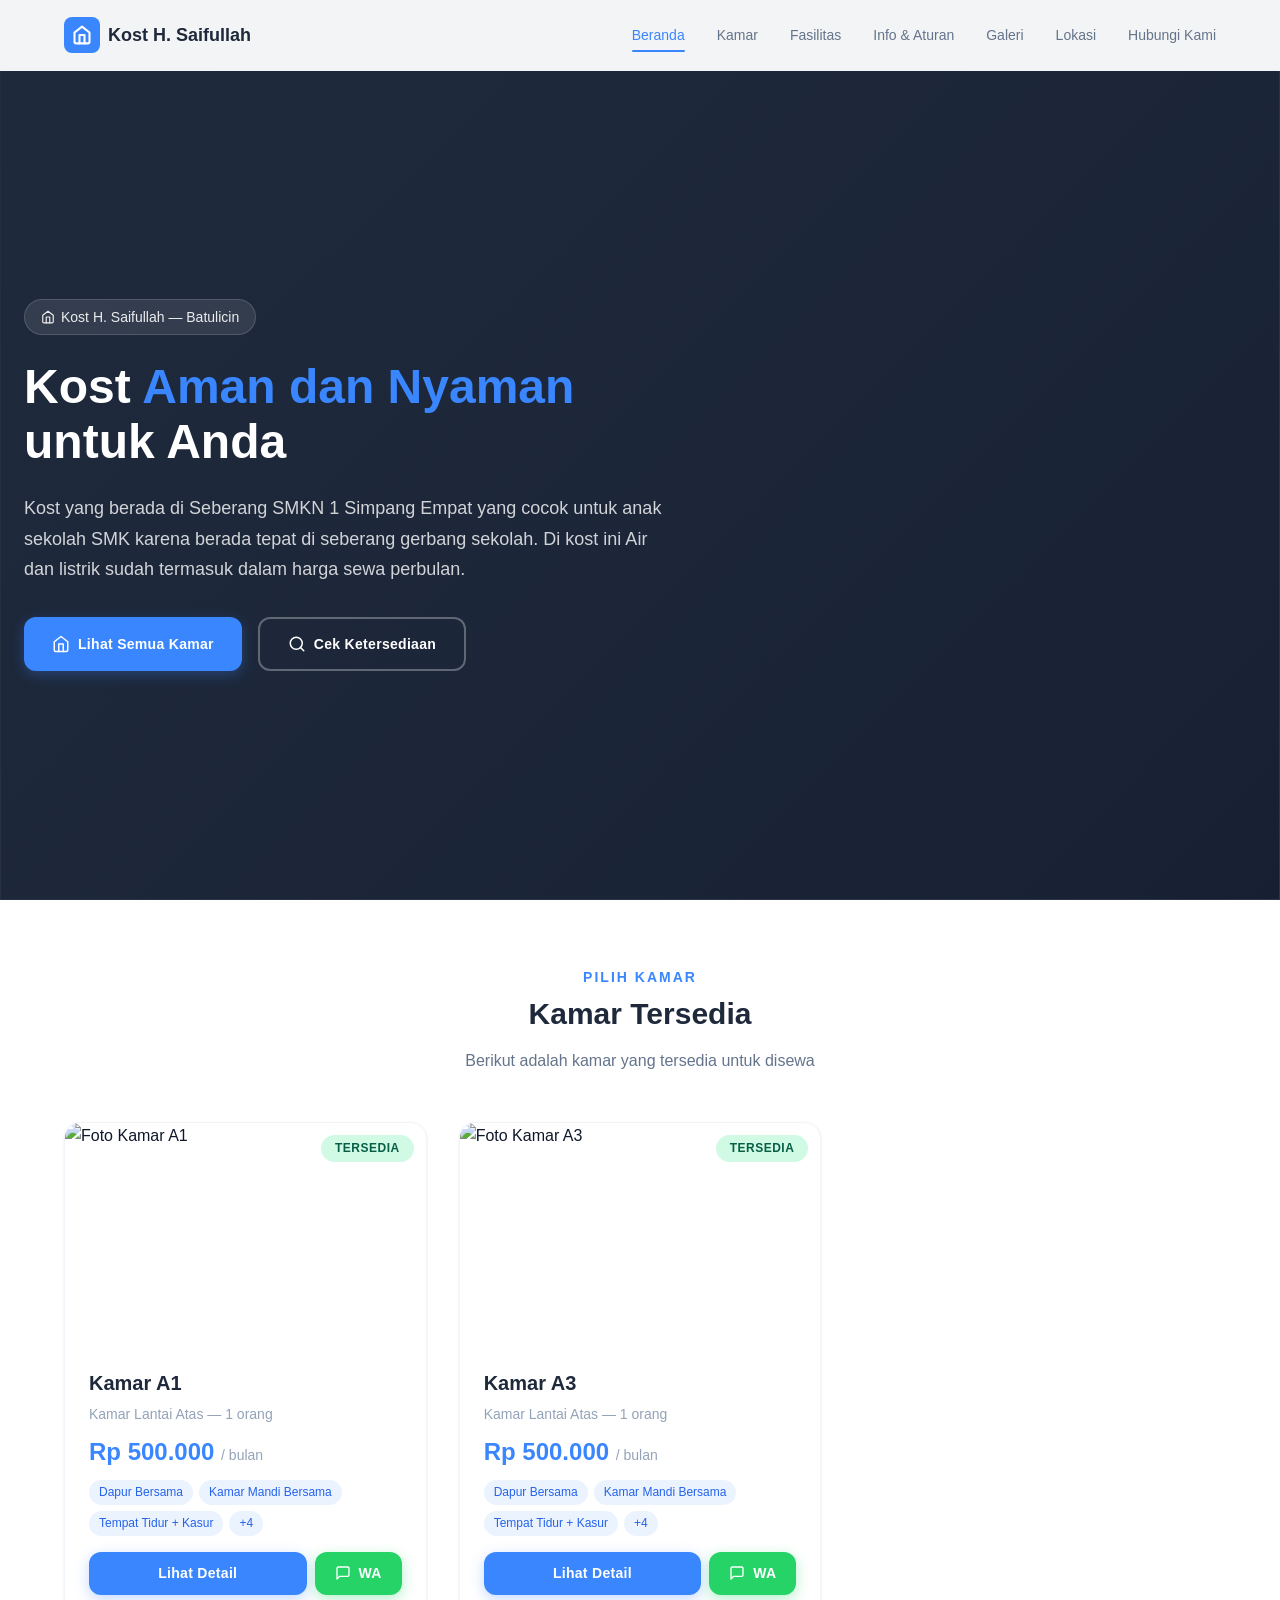
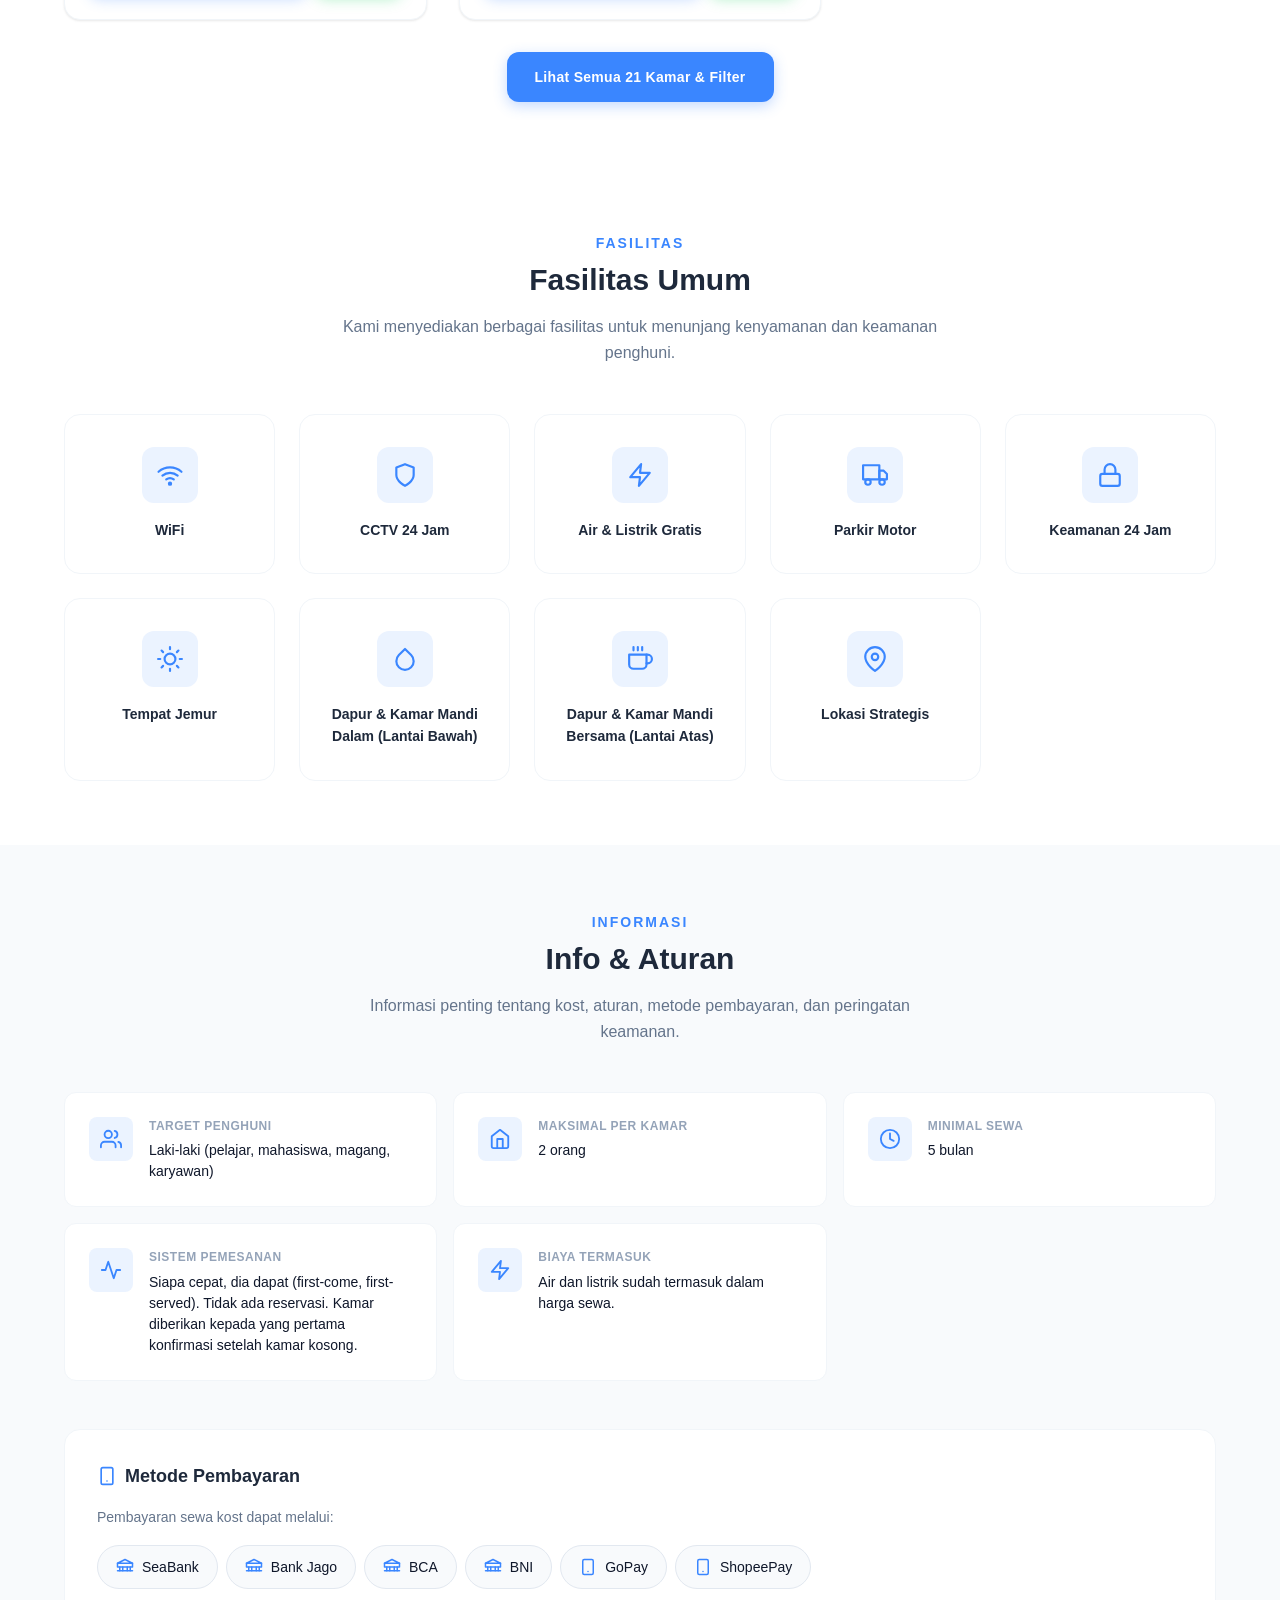
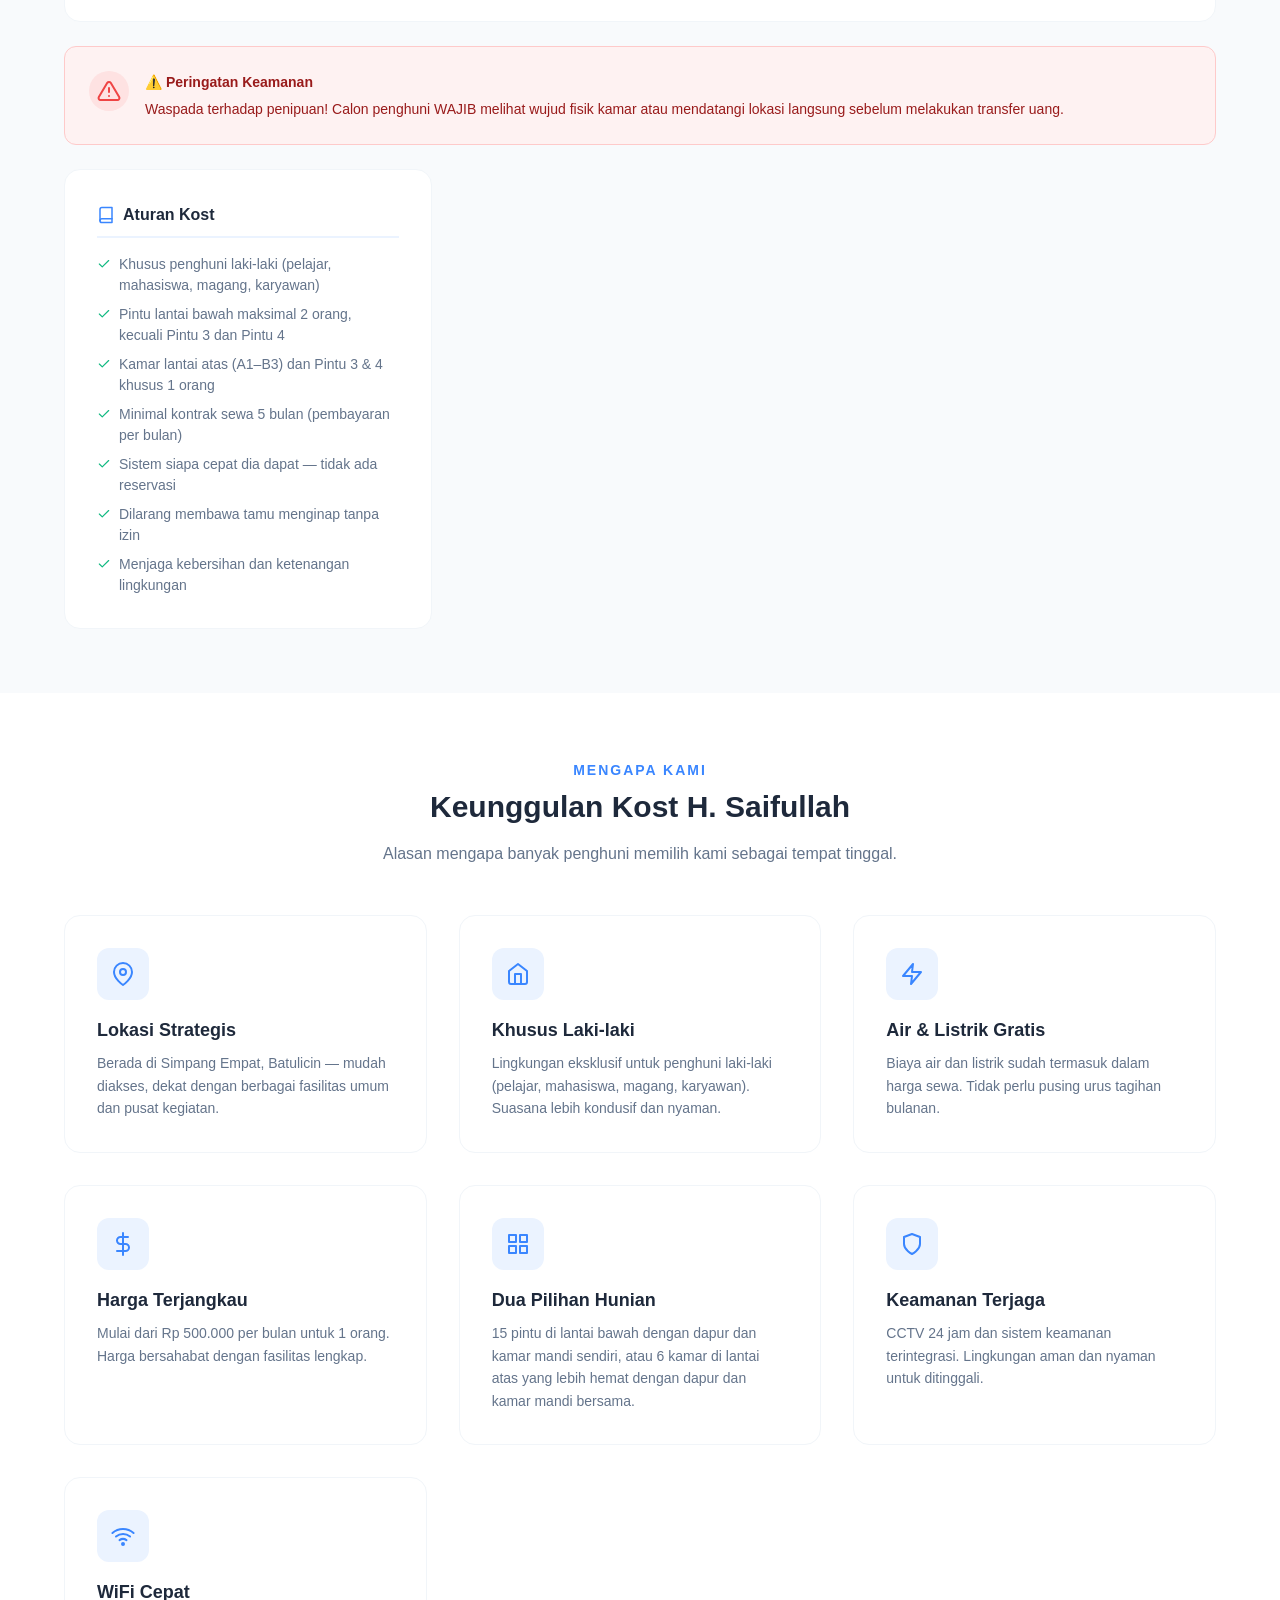
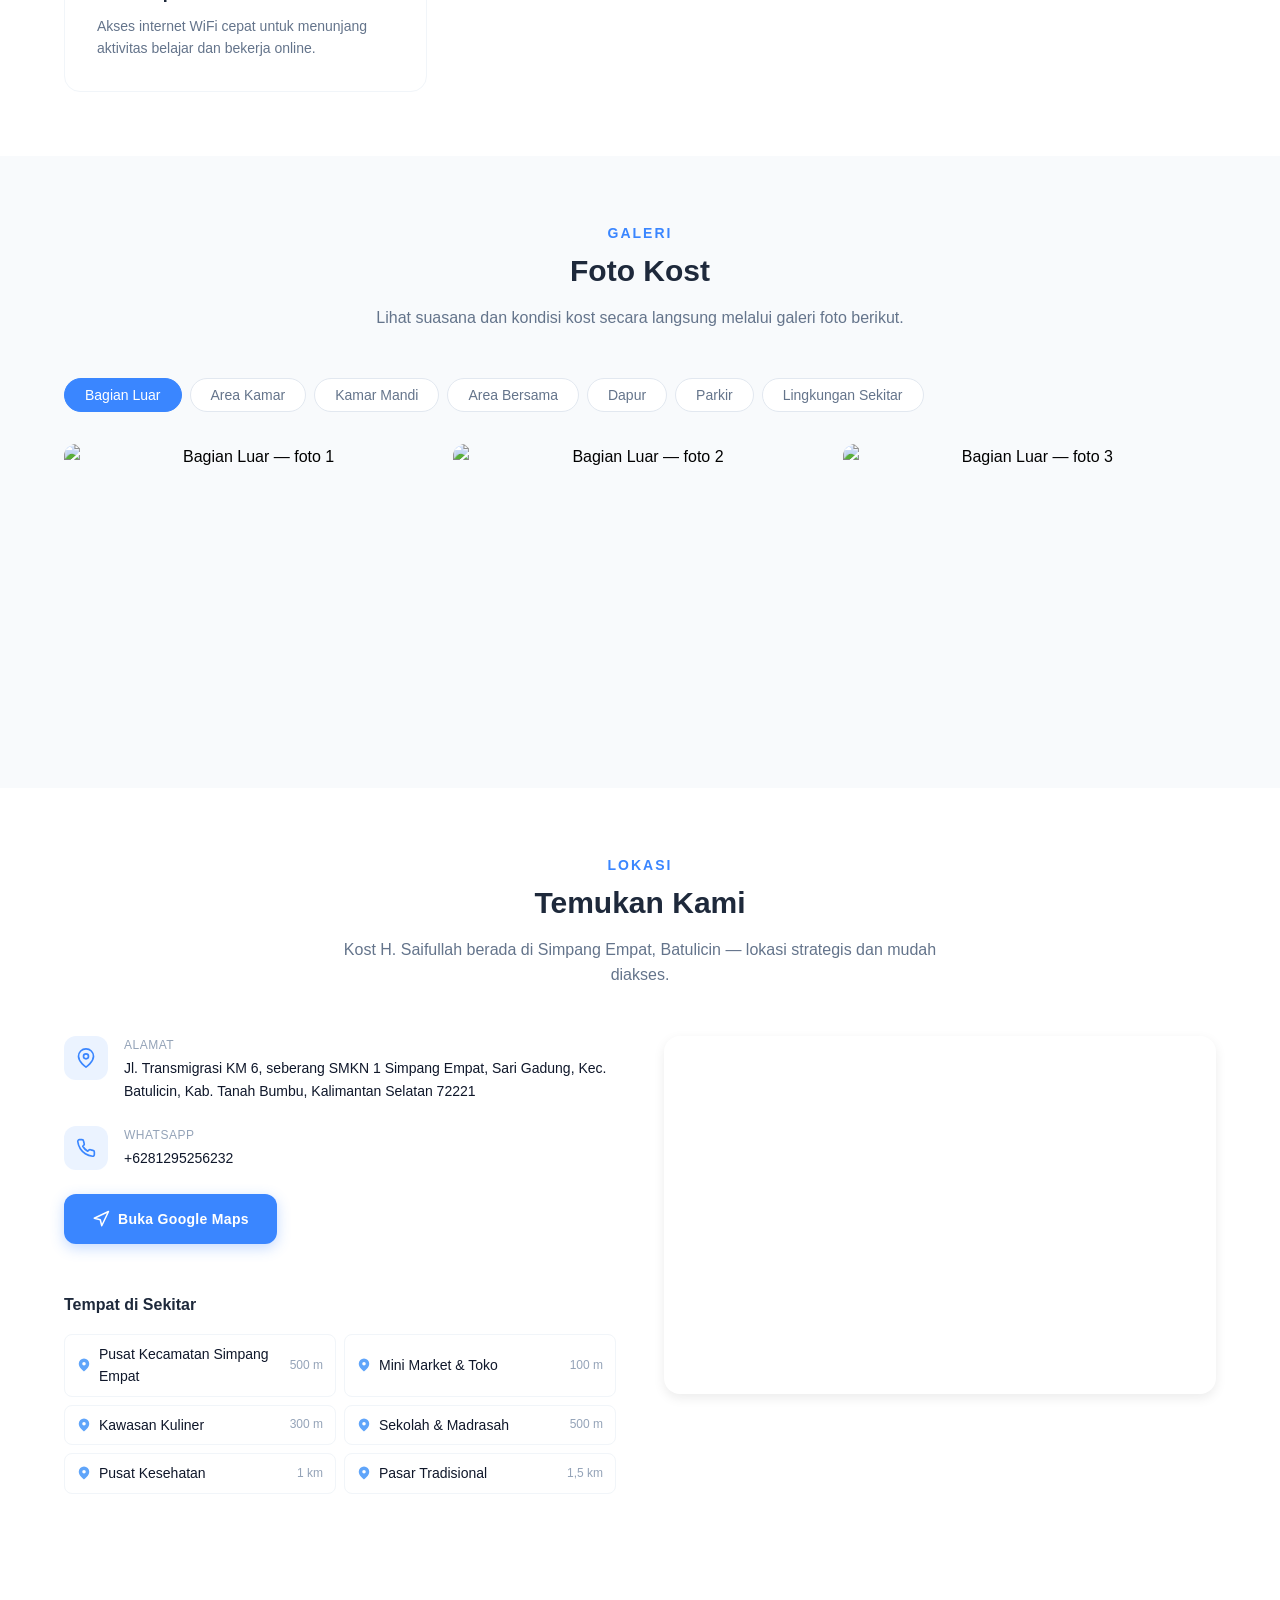
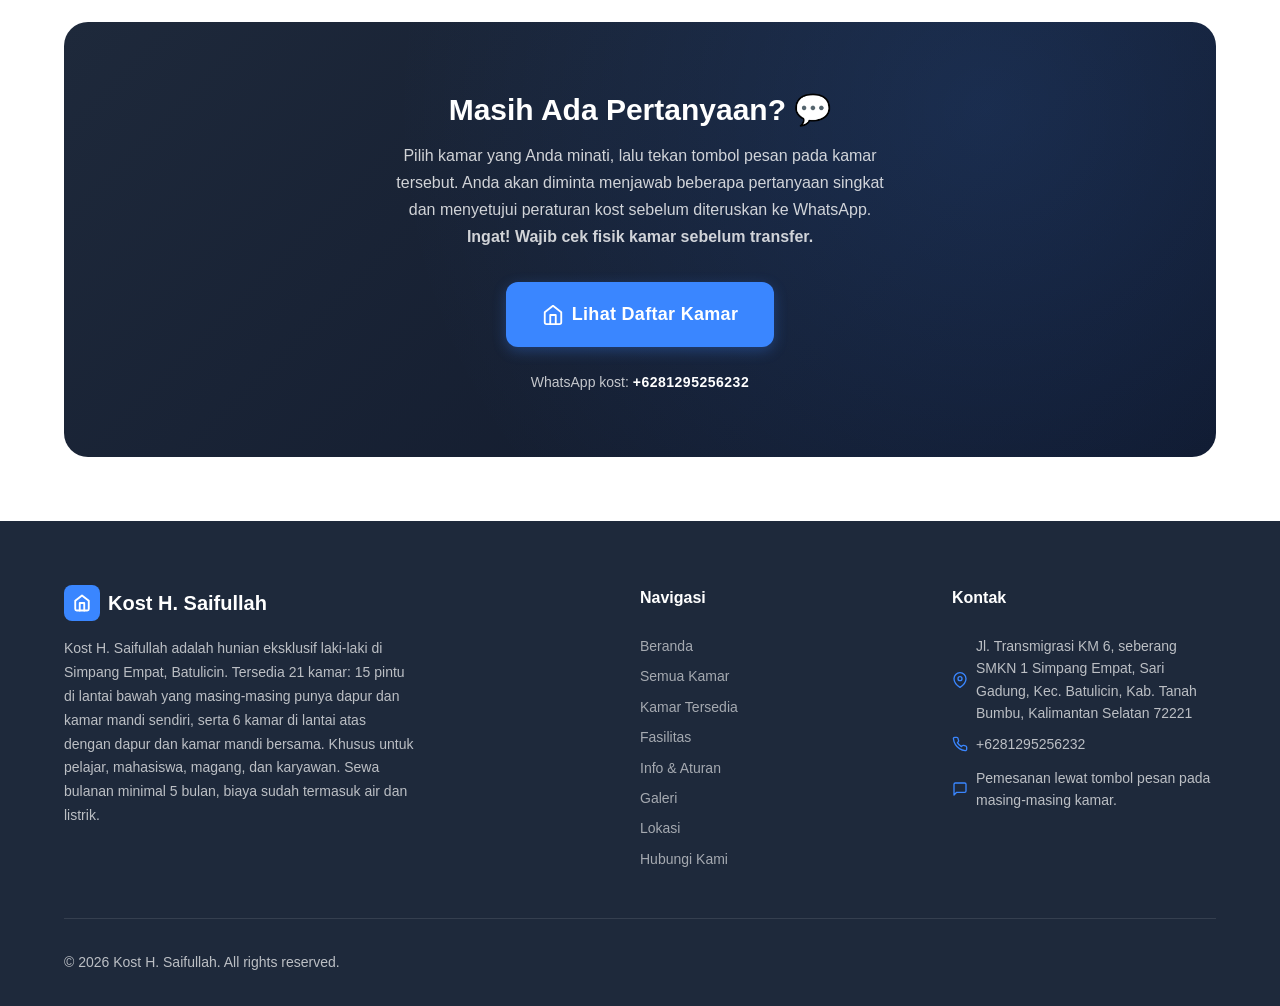
==== commit 93dc3c96: "update index.html" ====
--- a/index.html
+++ b/index.html
@@ -47,8 +47,8 @@
 
   <noscript>
     <div class="noscript-banner">
-      <h1>Kost H. Saifullah —  Seberang SMKN 1 Simpang Empat</h1>
-      <p>Kos untuk anak sekolah di , Batulicin. Khusus pelajar, mahasiswa, magang, dan karyawan.
+      <h1>Kost H. Saifullah — Hunian Nyaman di Batulicin</h1>
+      <p>Hunian eksklusif laki-laki di Simpang Empat, Batulicin. Khusus pelajar, mahasiswa, magang, dan karyawan.
          Sewa mulai Rp 500.000 per bulan, sudah termasuk air dan listrik, minimal kontrak 5 bulan.</p>
       <p><strong>Situs ini membutuhkan JavaScript untuk menampilkan daftar kamar dan galeri.</strong>
          Aktifkan JavaScript di browser Anda, atau hubungi kami langsung via WhatsApp.</p>
@@ -112,7 +112,7 @@
       <div class="text-center">
         <span class="section-label">Pilih Kamar</span>
         <h2 class="section-title">Kamar Tersedia</h2>
-        <p class="section-desc mx-auto">Berikut adalah kamar yang tersedia untuk disewa. Sistem siapa cepat, dia dapat.</p>
+        <p class="section-desc mx-auto">Berikut adalah kamar yang tersedia untuk disewa</p>
       </div>
       <div id="roomAvailability"></div>
       <div class="text-center" style="margin-top:2rem;">
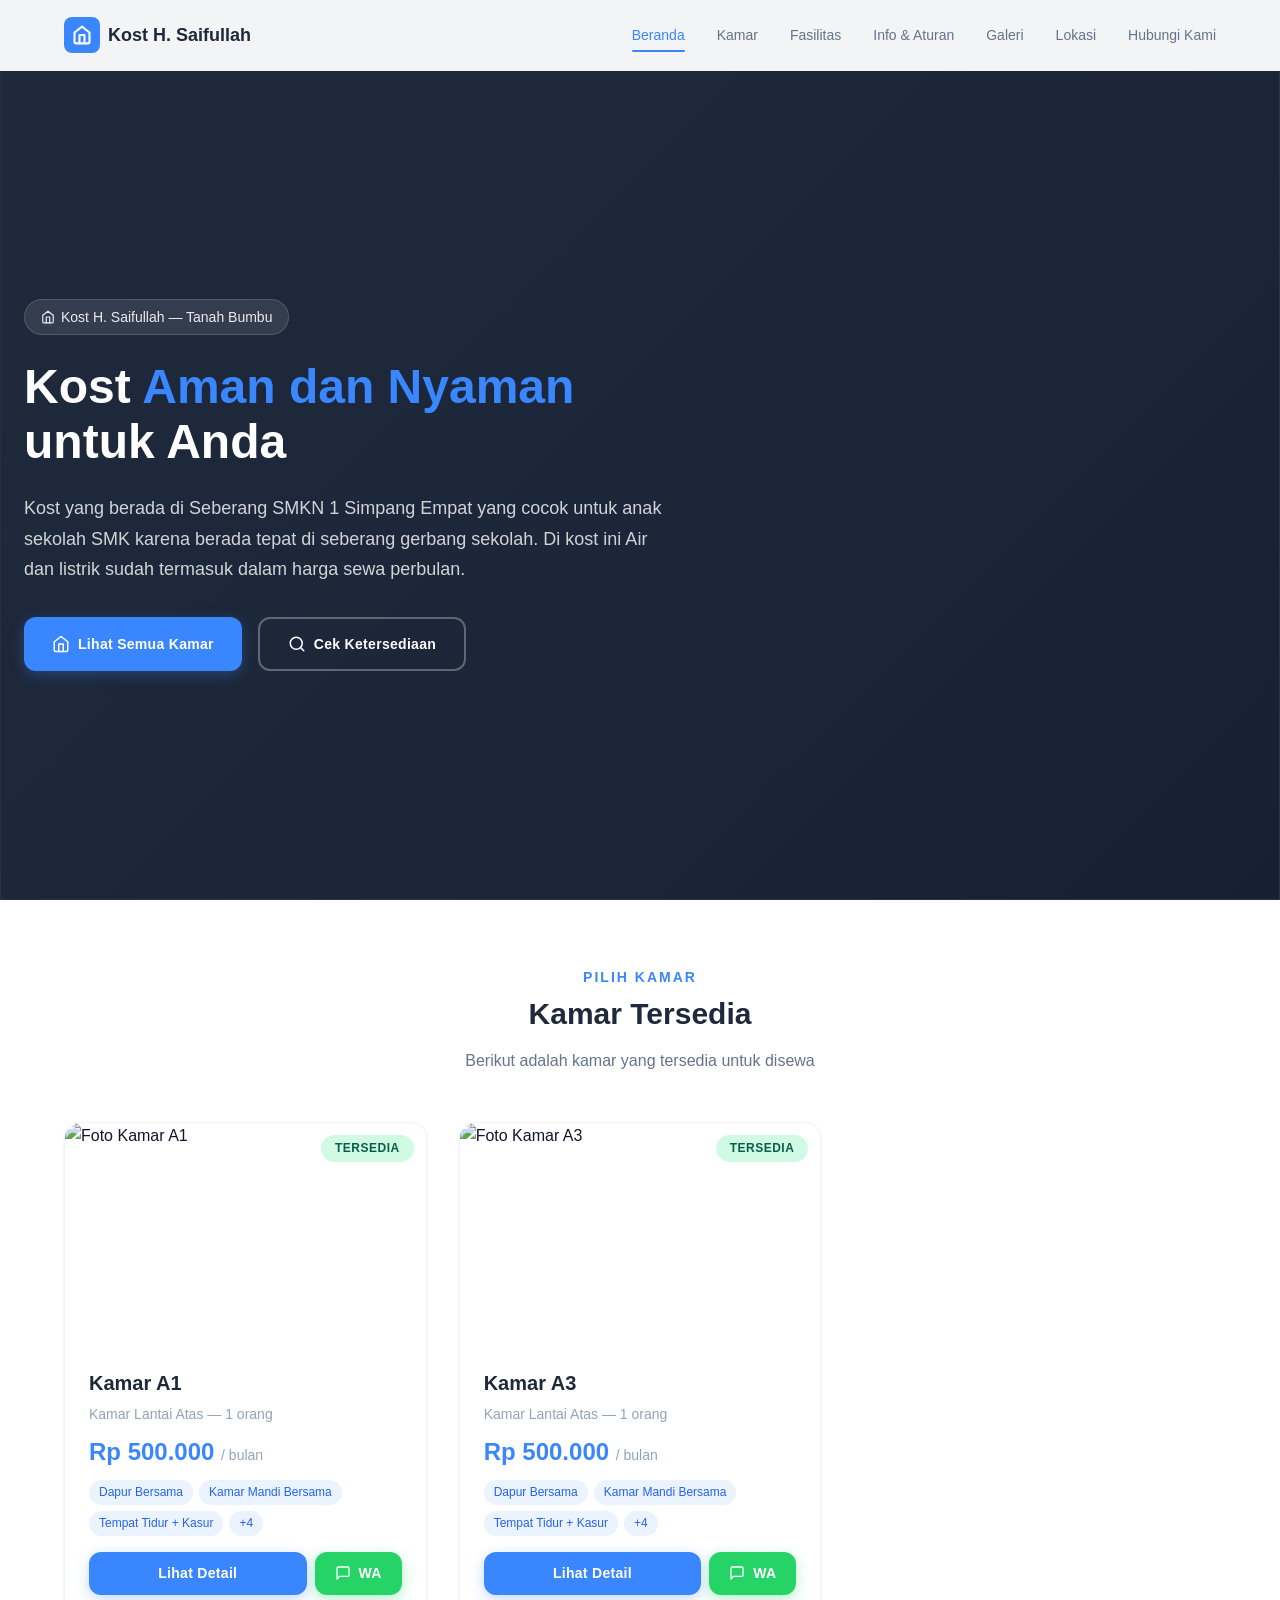
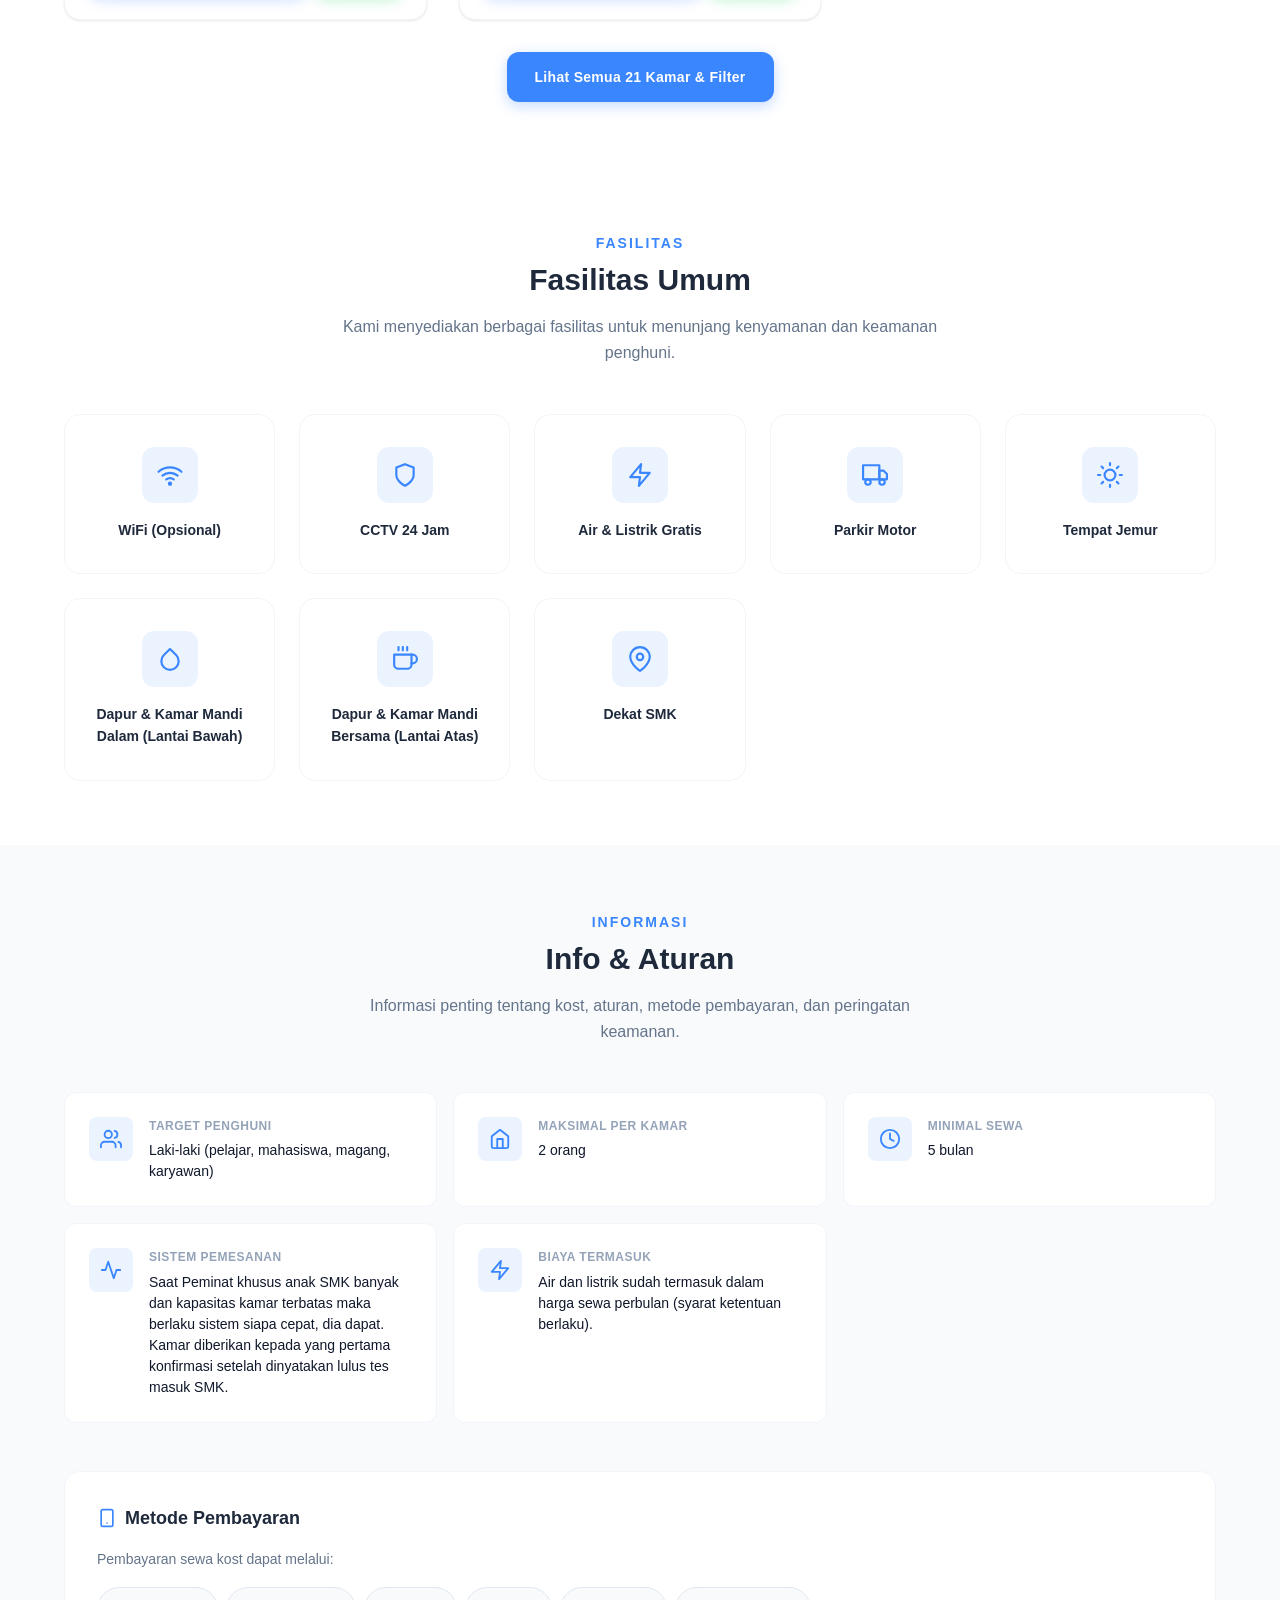
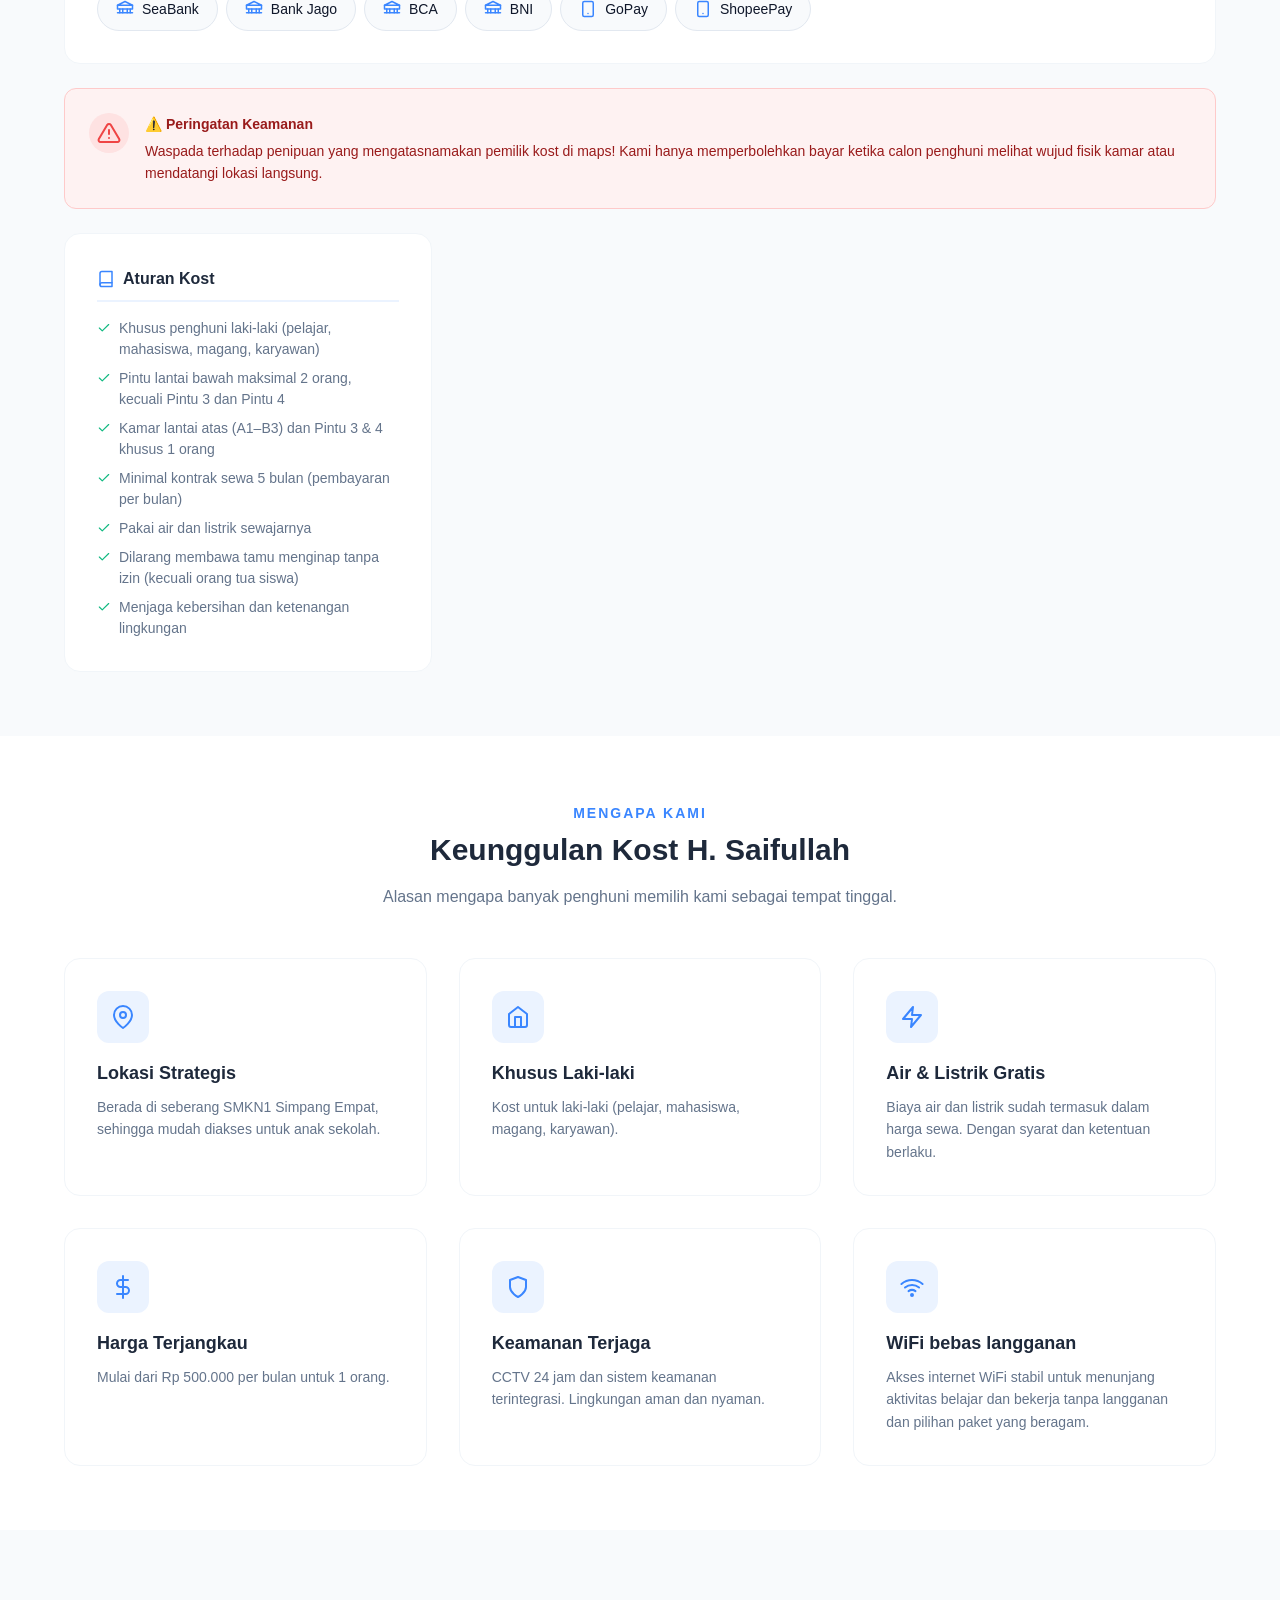
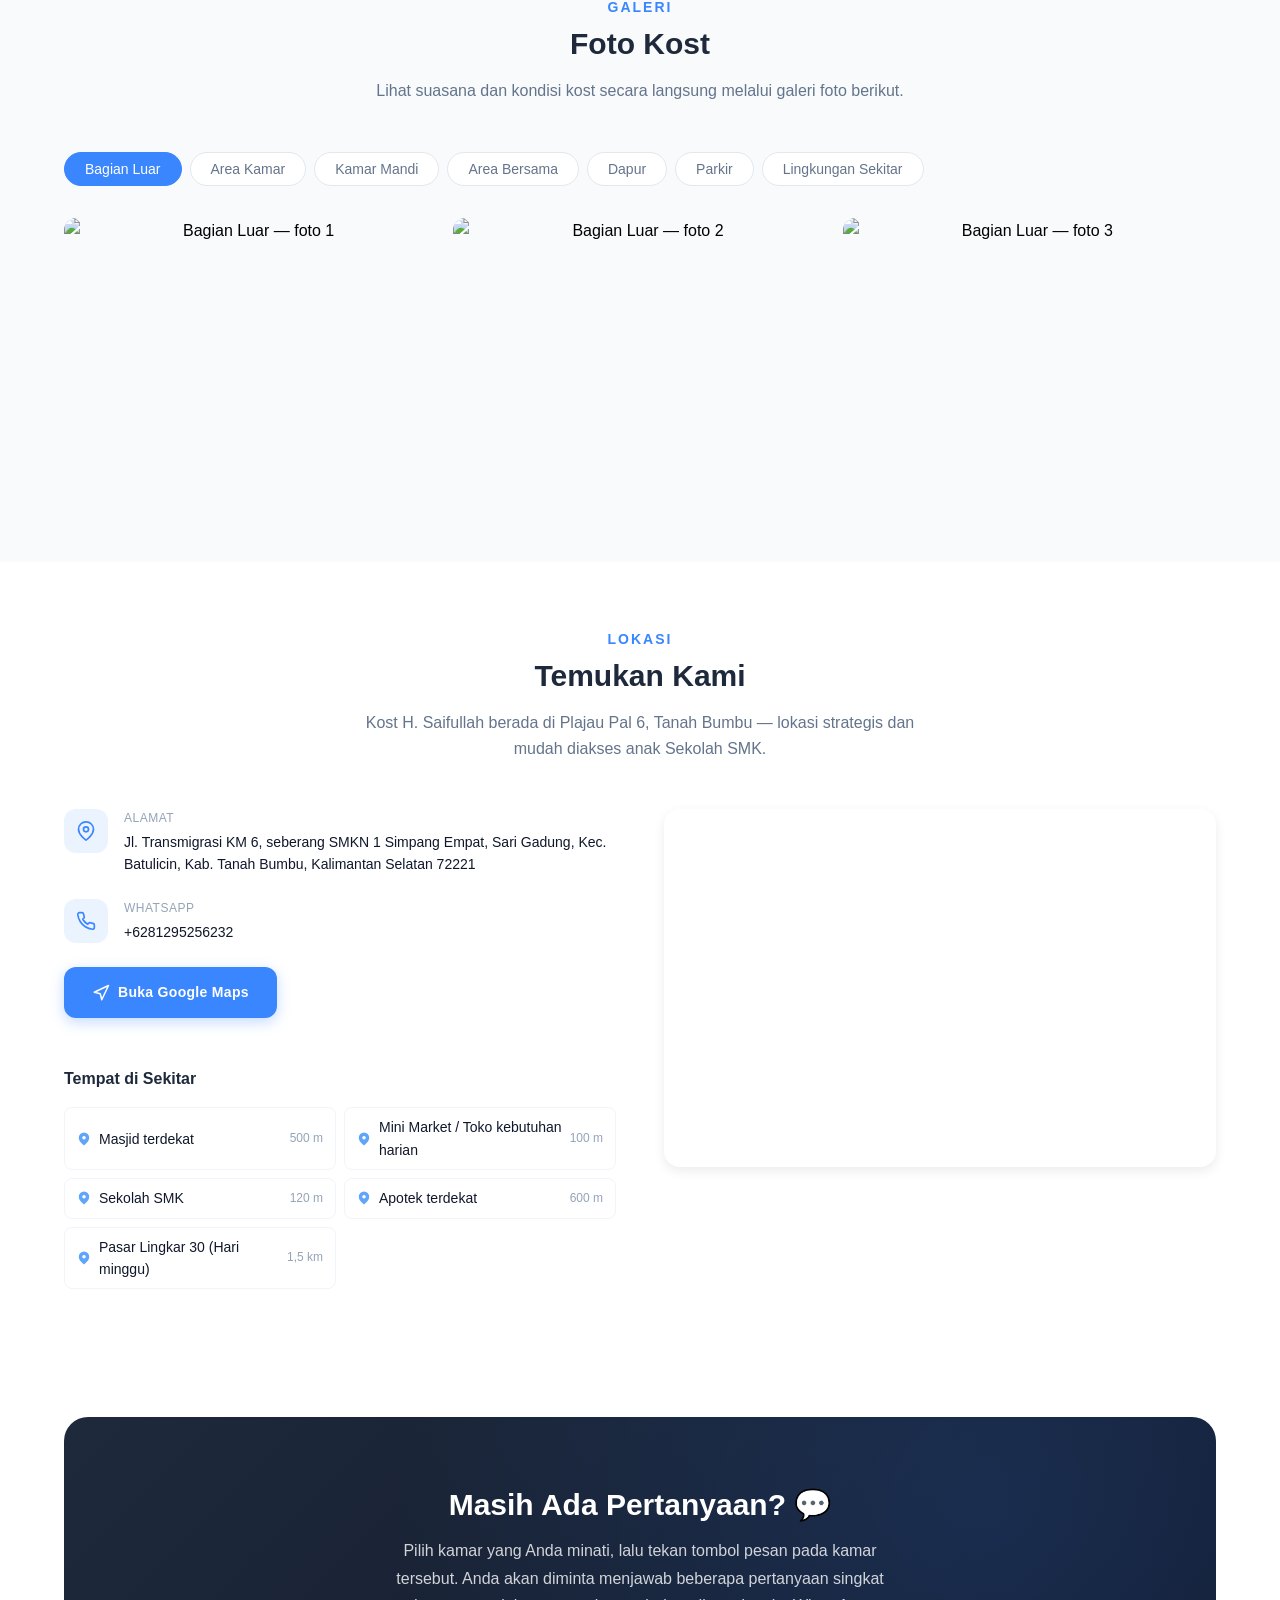
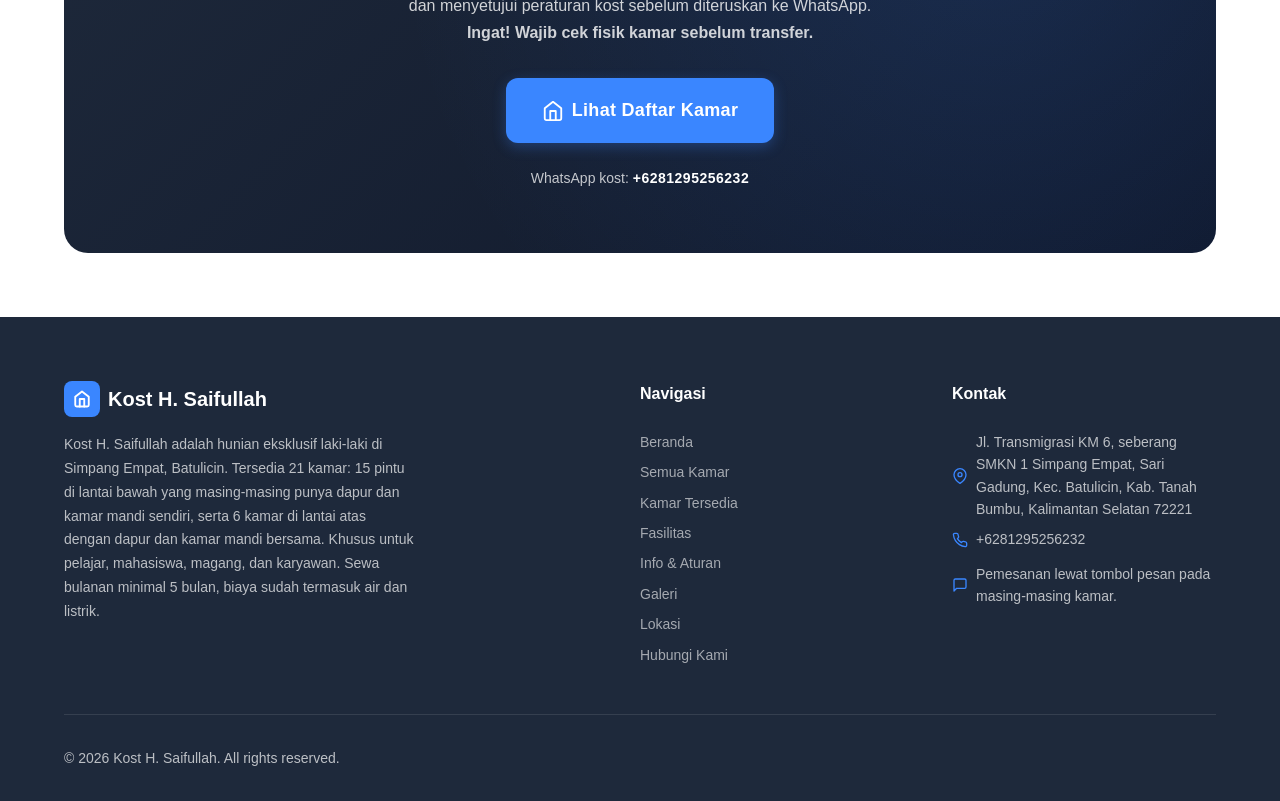
==== commit d43c8887: "update index.html" ====
--- a/index.html
+++ b/index.html
@@ -187,7 +187,7 @@
       <div class="text-center">
         <span class="section-label">Lokasi</span>
         <h2 class="section-title">Temukan Kami</h2>
-        <p class="section-desc mx-auto">Kost H. Saifullah berada di Simpang Empat, Batulicin — lokasi strategis dan mudah diakses.</p>
+        <p class="section-desc mx-auto">Kost H. Saifullah berada di Plajau Pal 6, Tanah Bumbu — lokasi strategis dan mudah diakses anak Sekolah SMK.</p>
       </div>
       <div id="locationContent" class="animate-on-scroll"></div>
     </div>
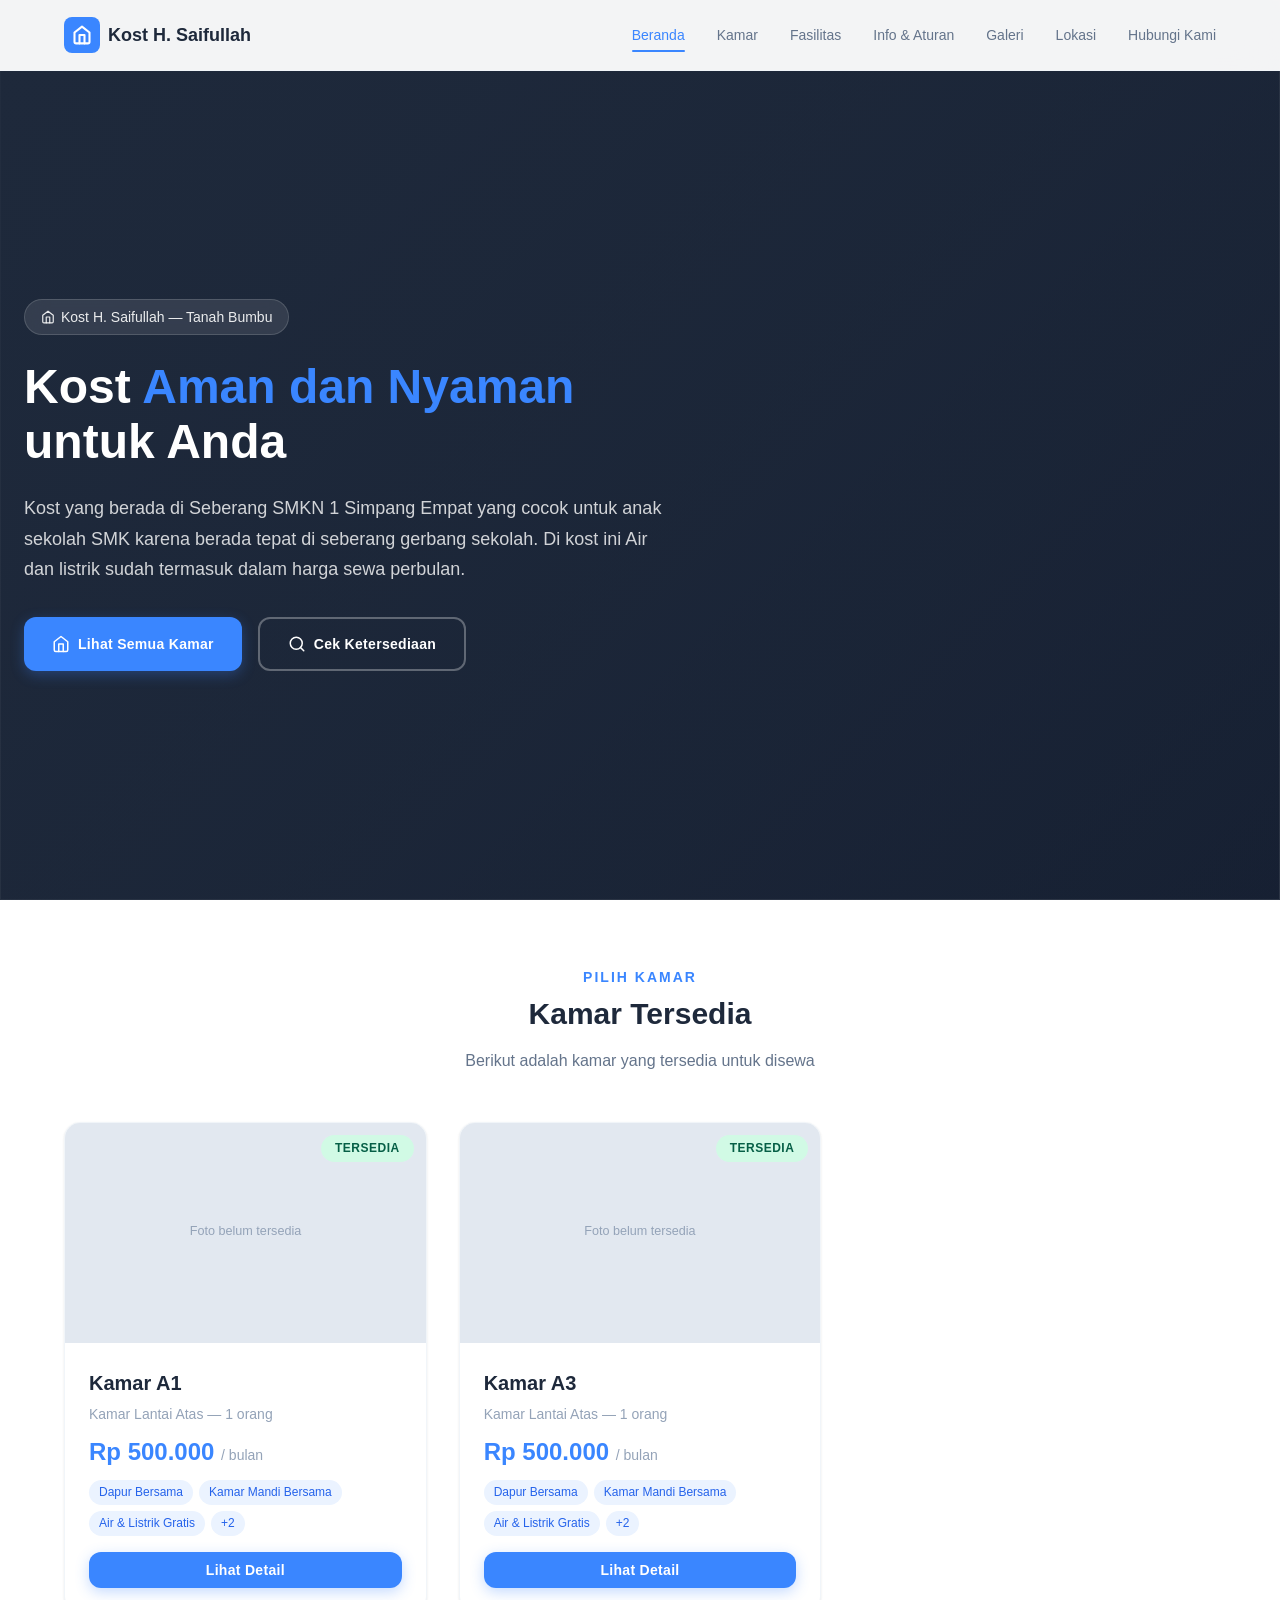
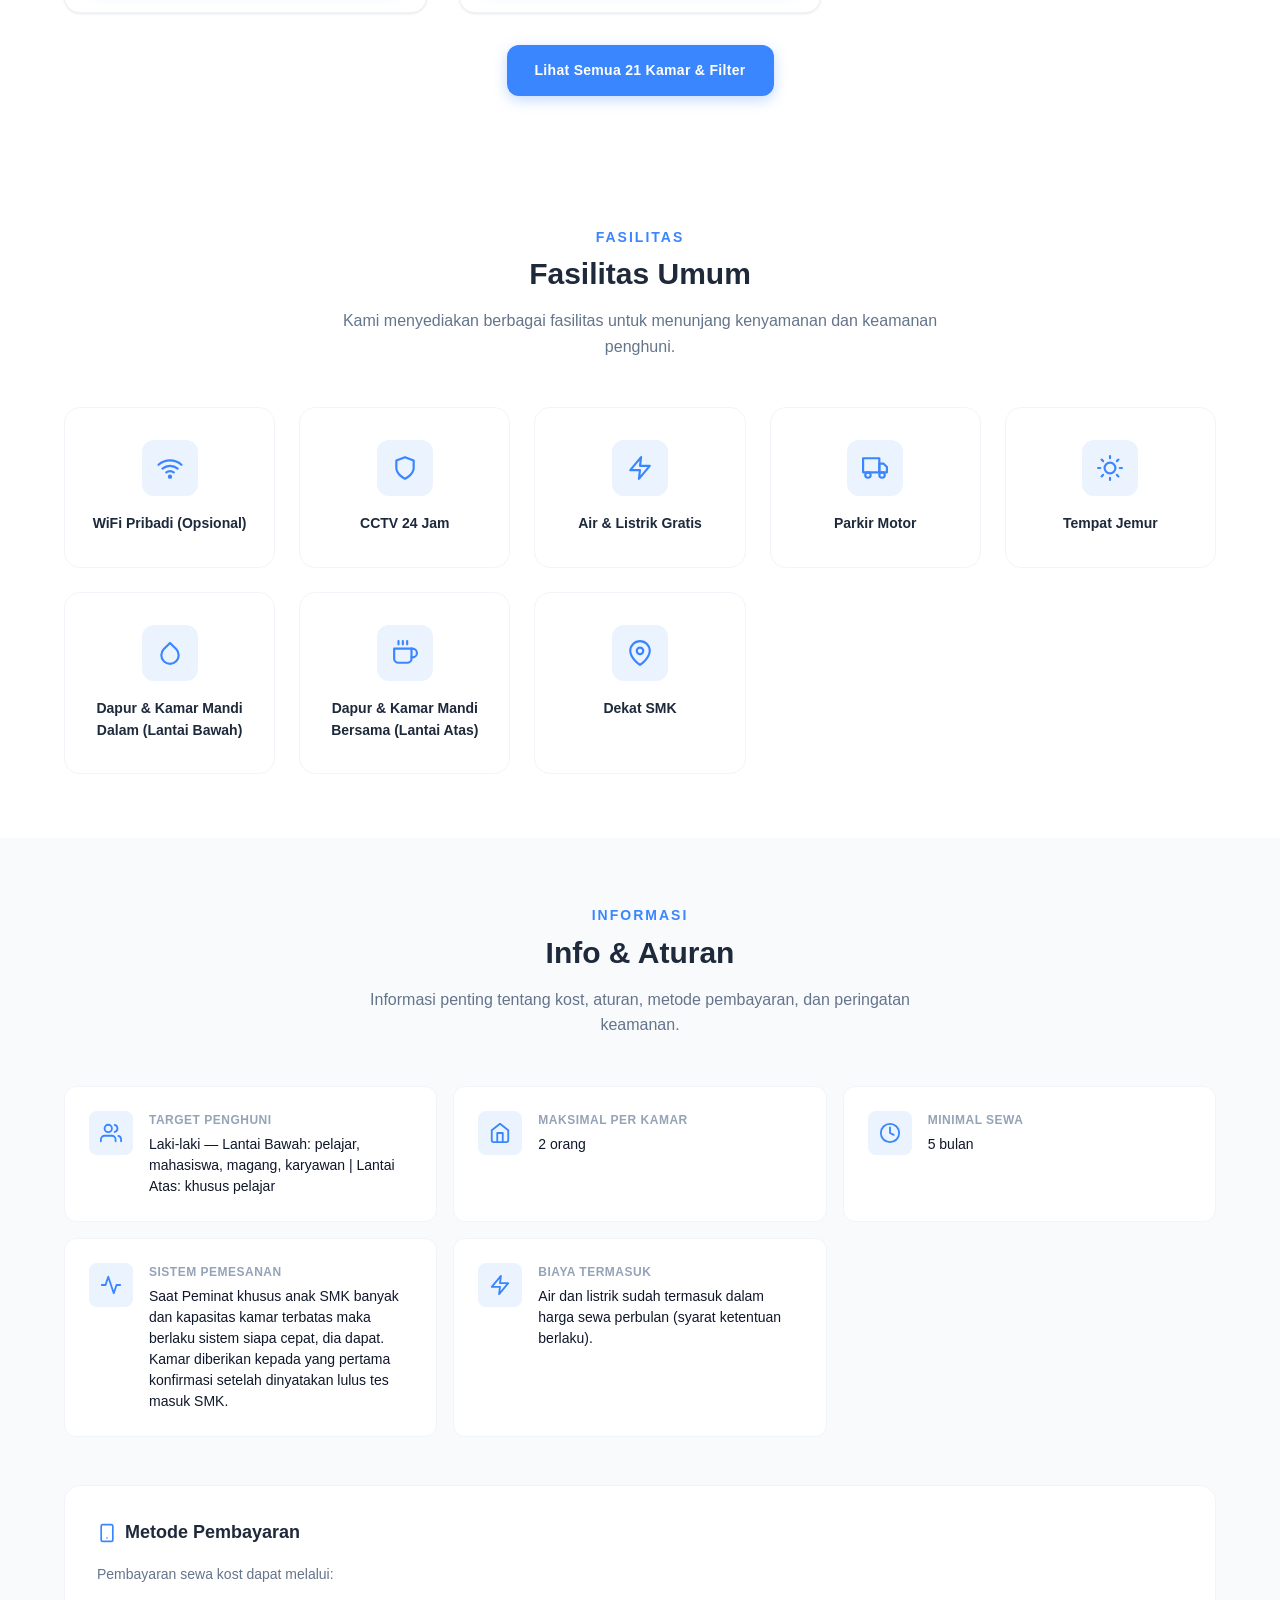
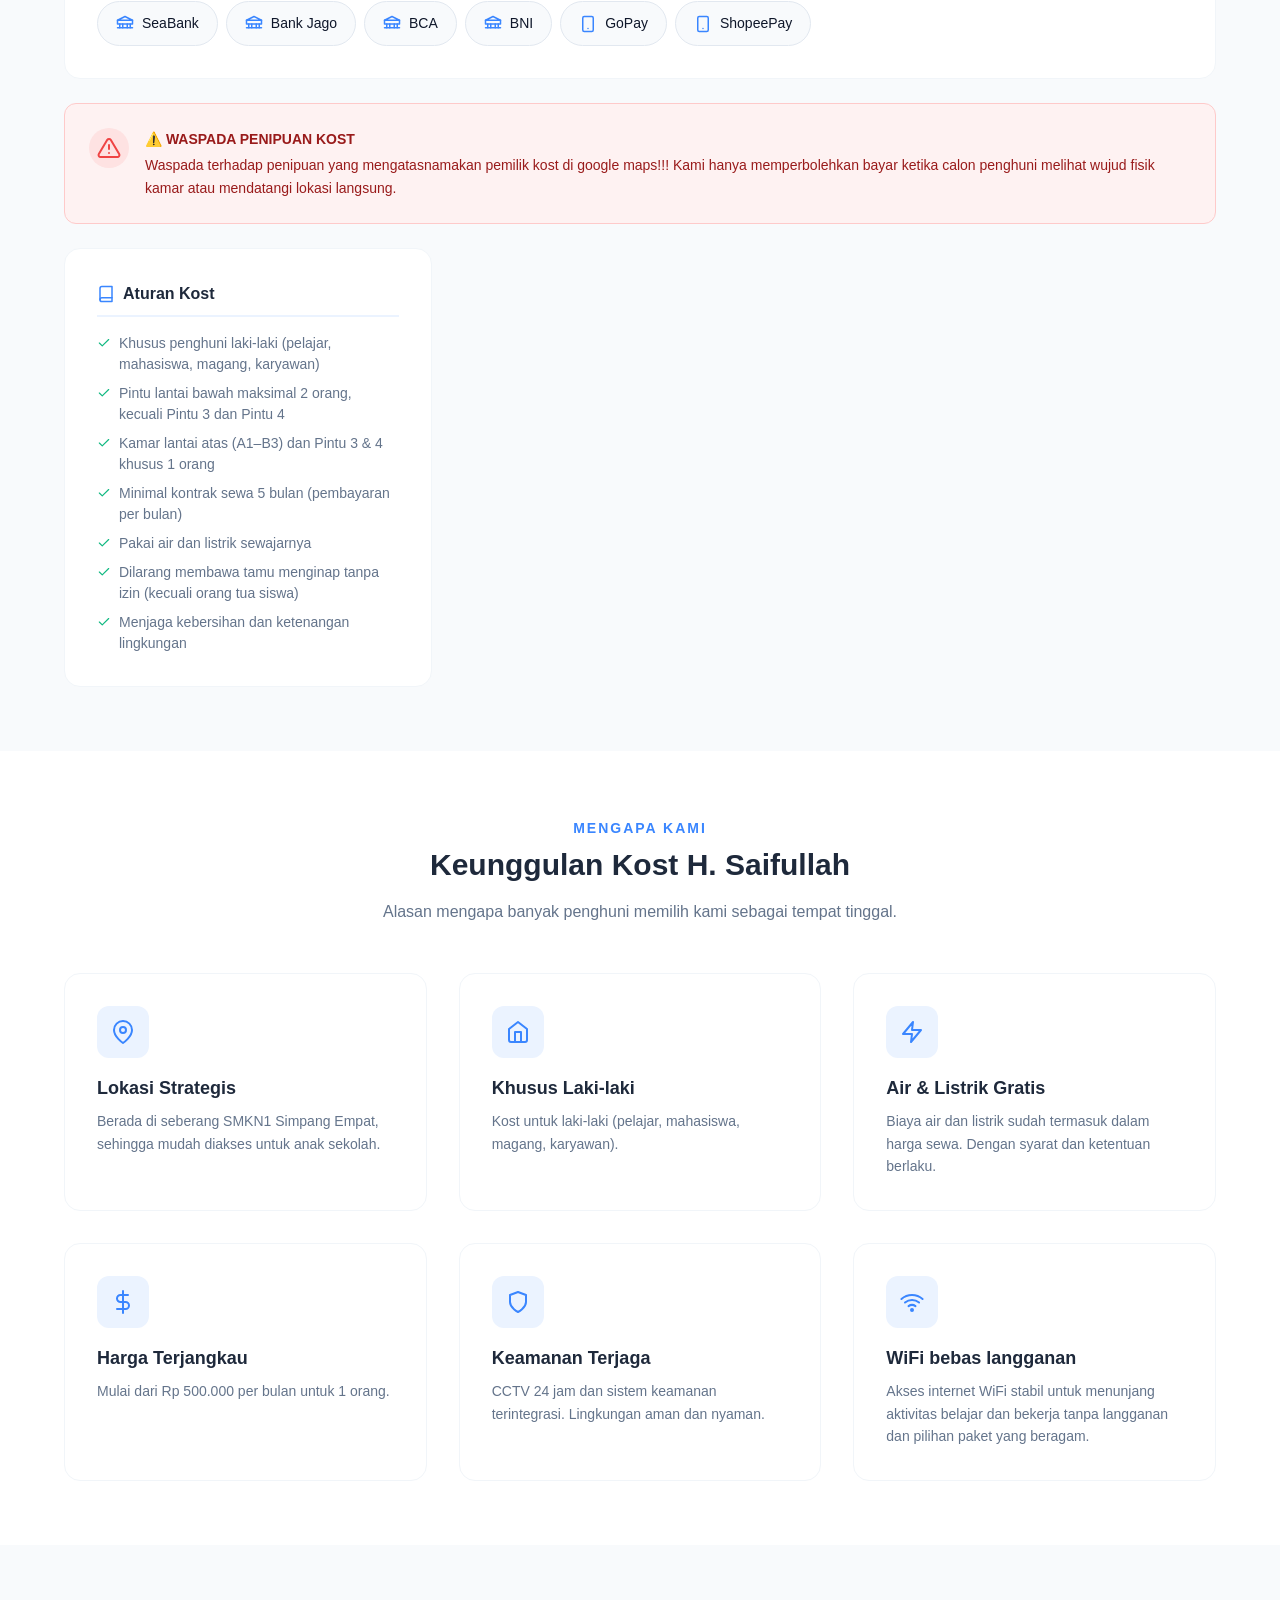
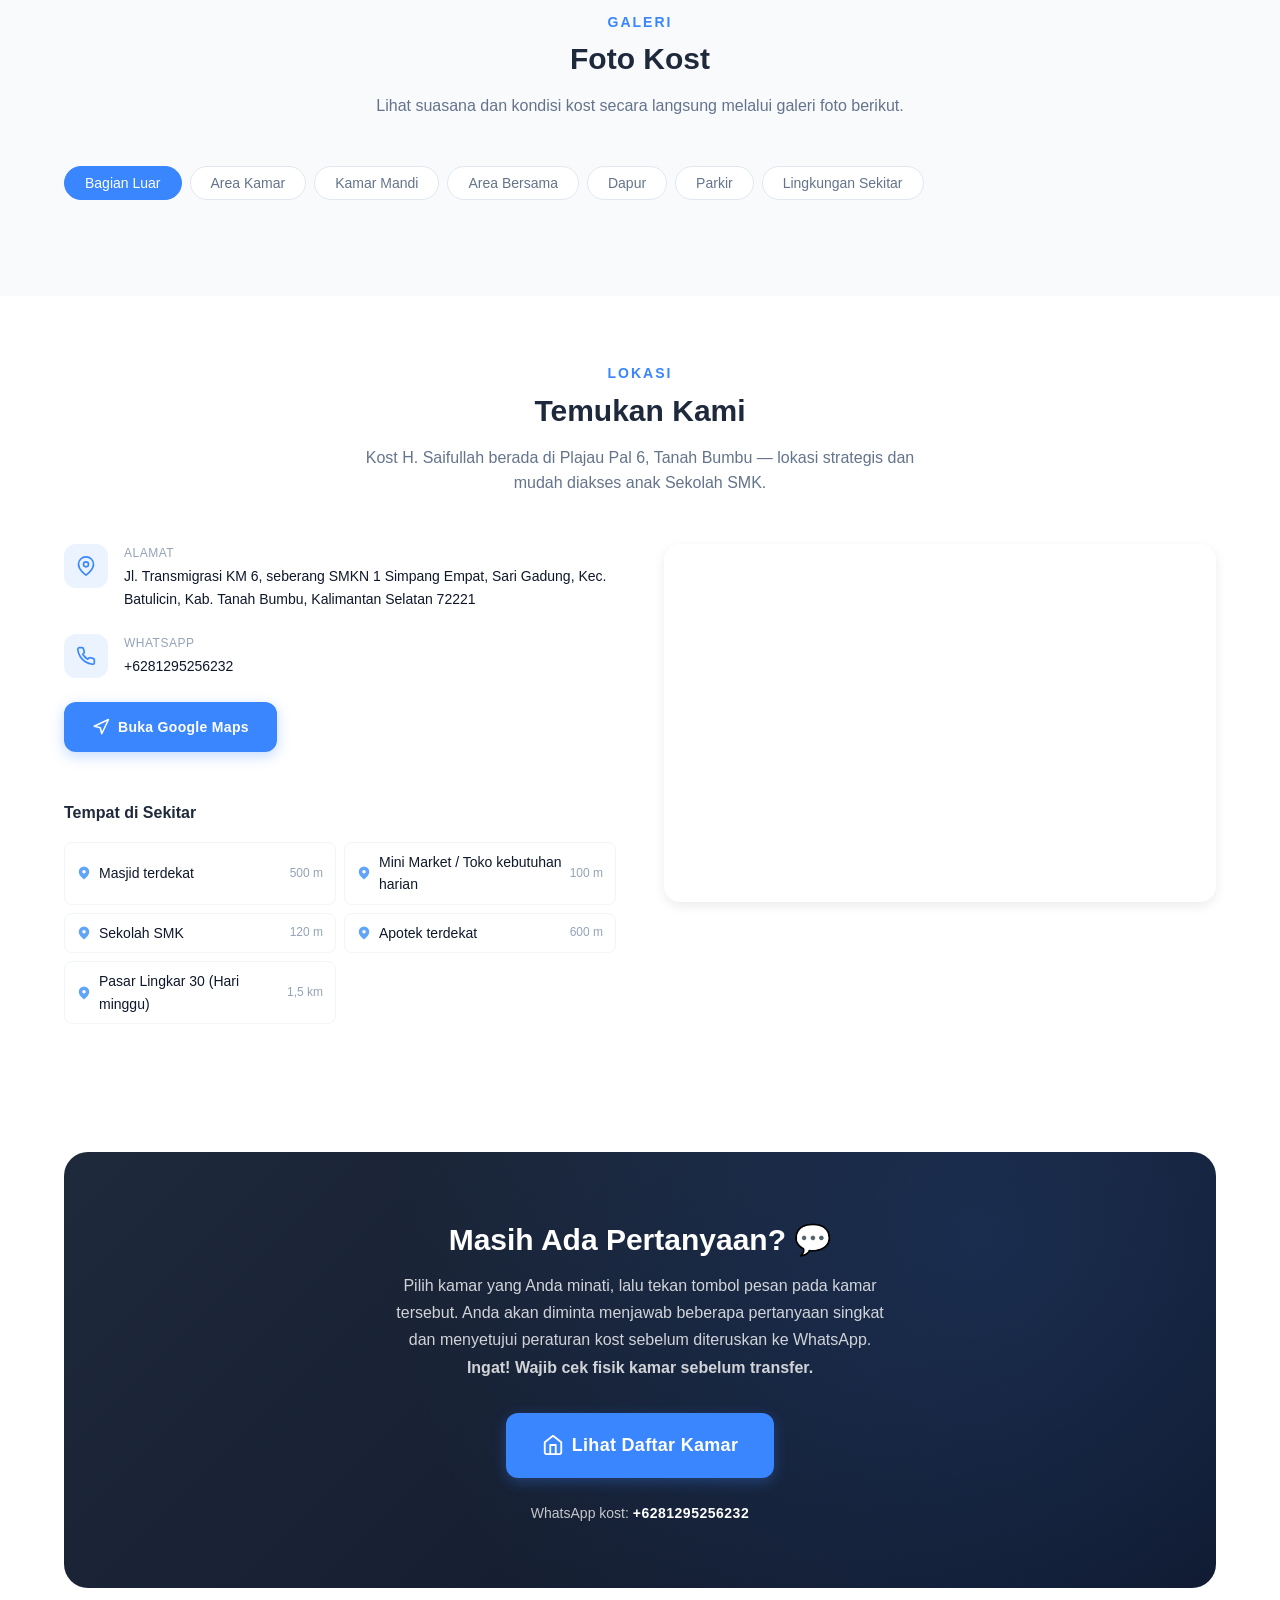
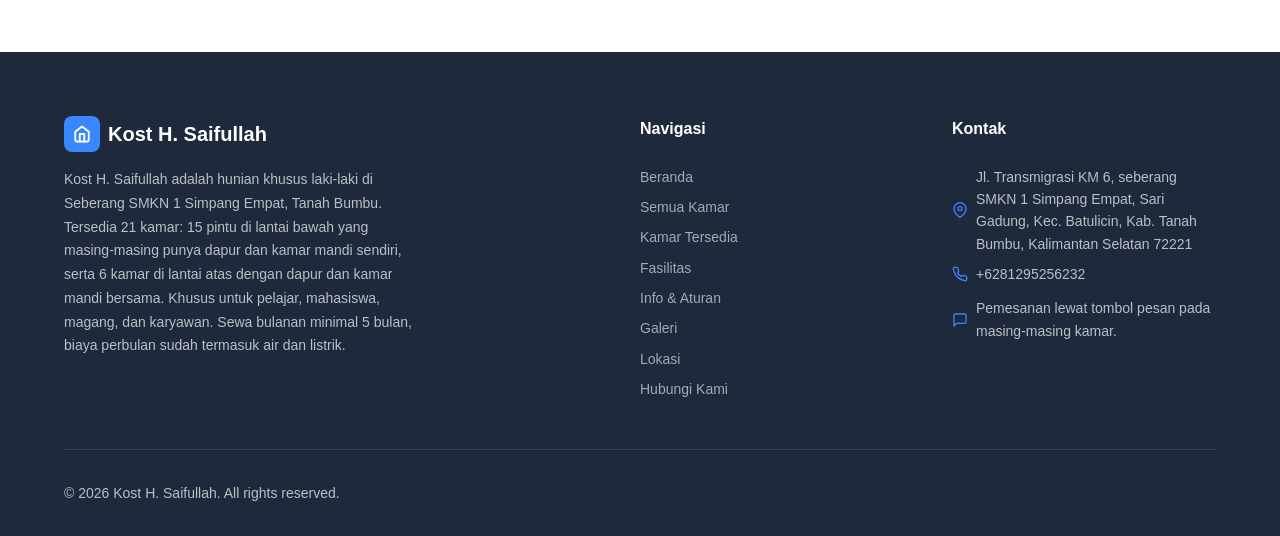
==== commit ba1eb1c6: "ganti OG image pakai foto asli kost" ====
--- a/index.html
+++ b/index.html
@@ -17,16 +17,15 @@
   <meta property="og:url" content="https://kost-h-saifullah.netlify.app/">
   <meta property="og:title" content="Kost H. Saifullah — Hunian Nyaman di Batulicin">
   <meta property="og:description" content="Hunian eksklusif laki-laki di Simpang Empat, Batulicin. Mulai Rp 500.000/bulan, air &amp; listrik sudah termasuk. Cek ketersediaan kamar dan pesan via WhatsApp.">
-  <!-- GANTI dengan foto asli kost (ukuran ideal 1200x630) -->
-  <meta property="og:image" content="https://images.unsplash.com/photo-1564013799919-ab600027ffc6?w=1200&amp;h=630&amp;fit=crop&amp;q=80">
+  <meta property="og:image" content="https://kost-h-saifullah.netlify.app/images/webkos_og.jpg">
   <meta property="og:image:width" content="1200">
   <meta property="og:image:height" content="630">
-  <meta property="og:image:alt" content="Tampak depan Kost H. Saifullah">
+  <meta property="og:image:alt" content="Kost H. Saifullah — Hunian nyaman di Batulicin">
 
   <meta name="twitter:card" content="summary_large_image">
   <meta name="twitter:title" content="Kost H. Saifullah — Hunian Nyaman di Batulicin">
   <meta name="twitter:description" content="Hunian eksklusif laki-laki di Simpang Empat, Batulicin. Mulai Rp 500.000/bulan, air &amp; listrik sudah termasuk.">
-  <meta name="twitter:image" content="https://images.unsplash.com/photo-1564013799919-ab600027ffc6?w=1200&amp;h=630&amp;fit=crop&amp;q=80">
+  <meta name="twitter:image" content="https://kost-h-saifullah.netlify.app/images/webkos_og.jpg">
 
   <title>Kost H. Saifullah — Hunian Nyaman di Batulicin</title>
 
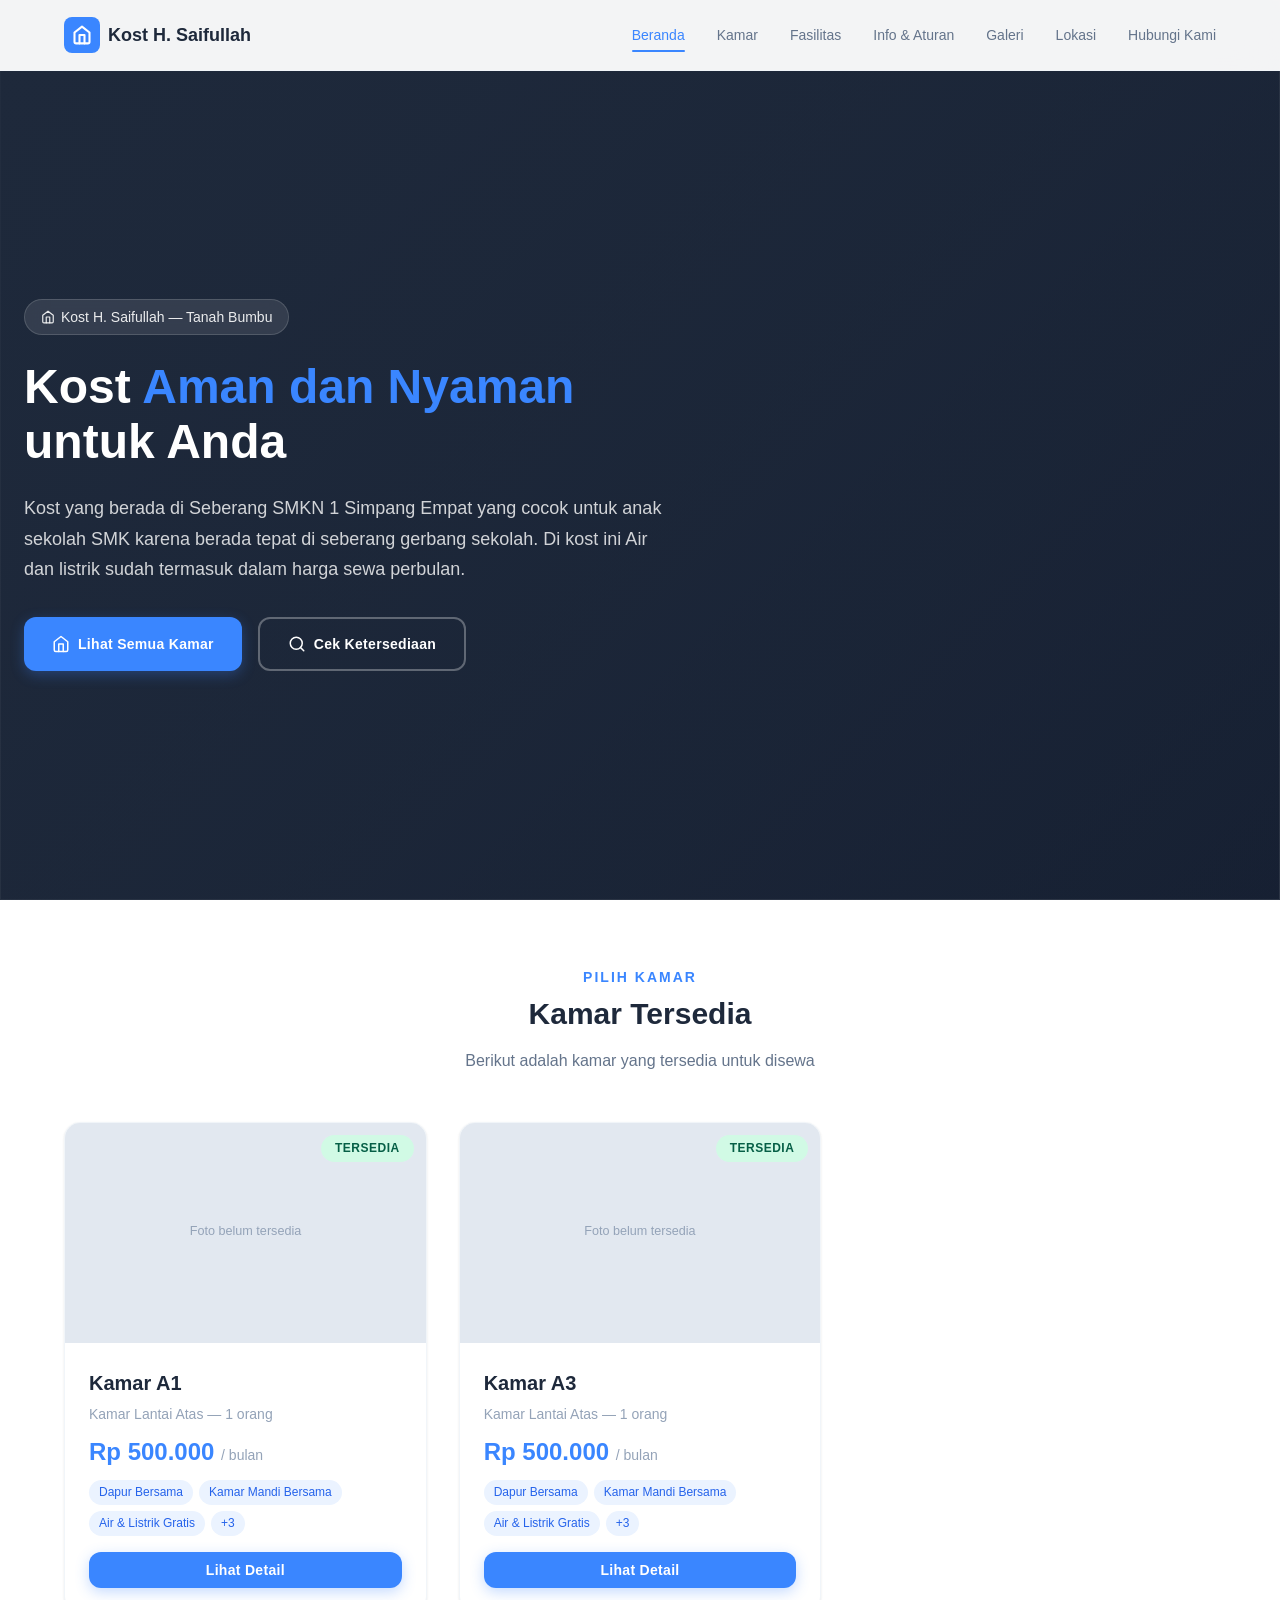
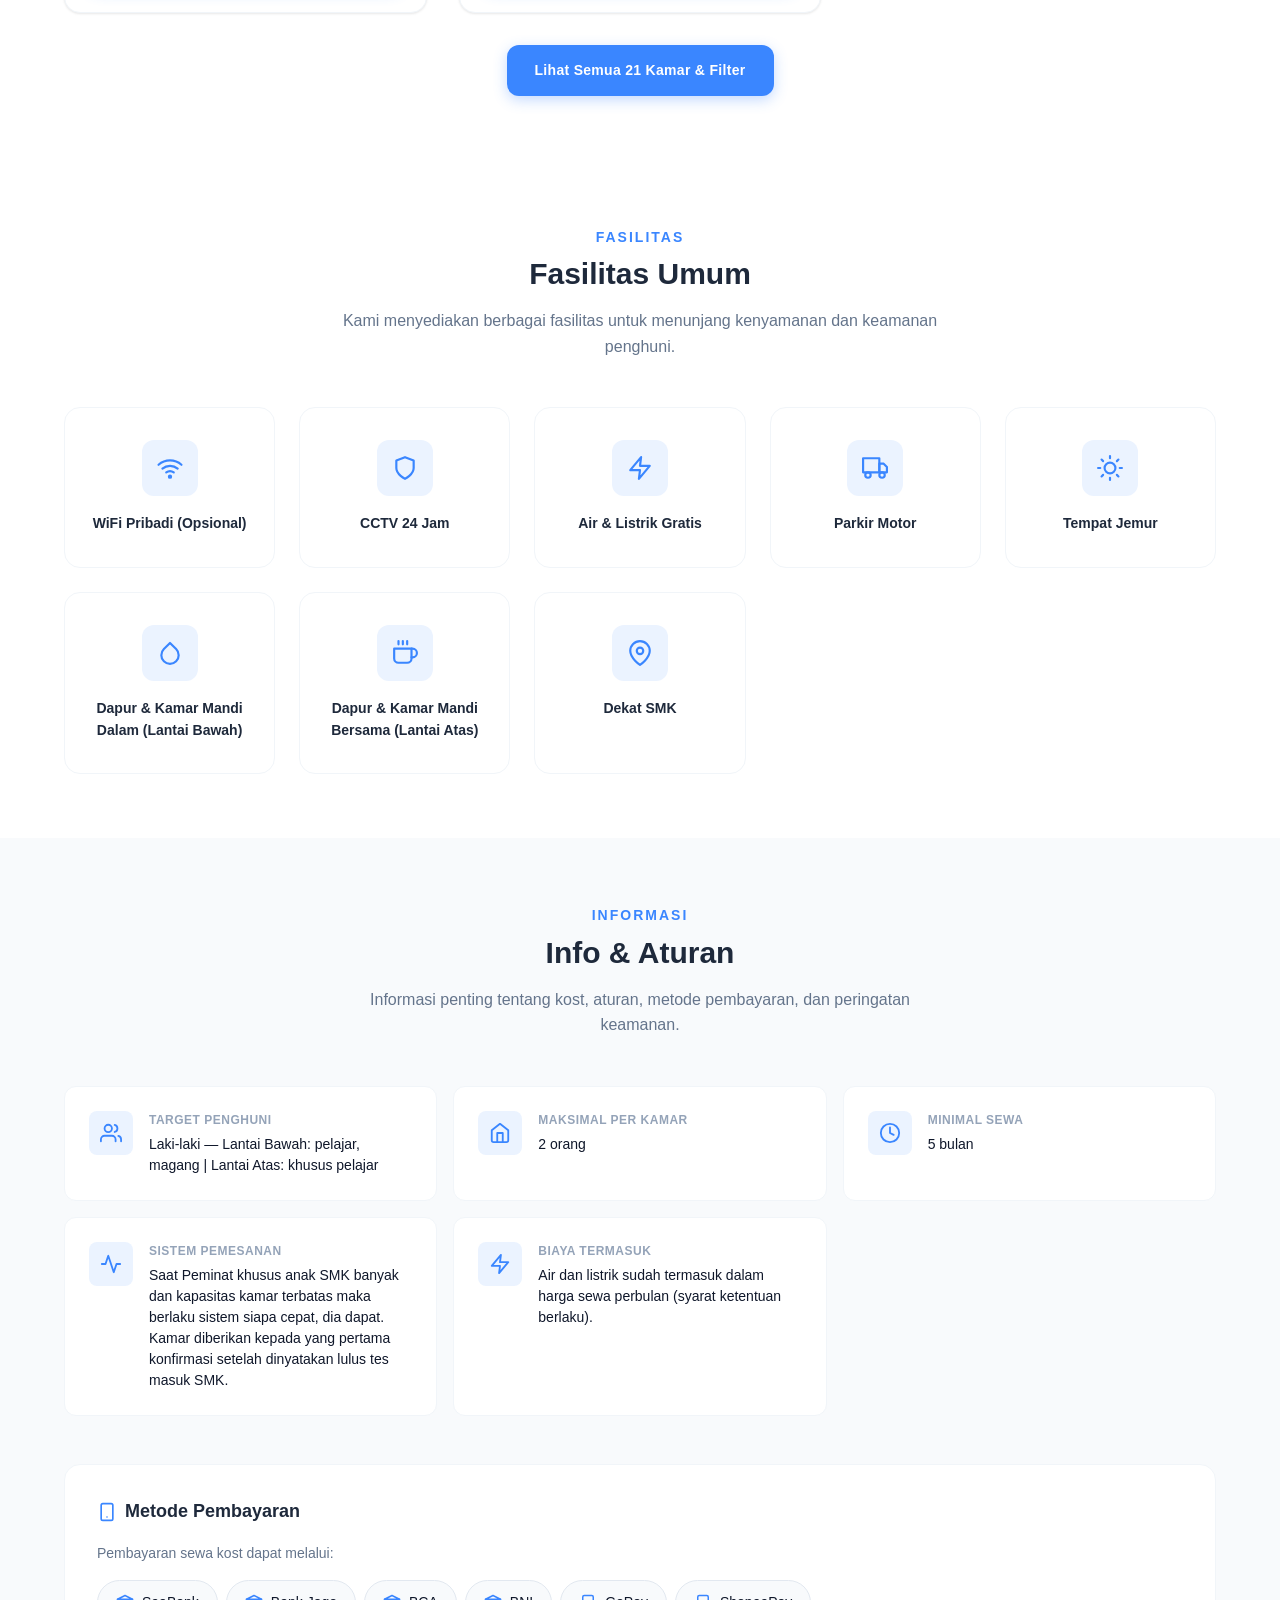
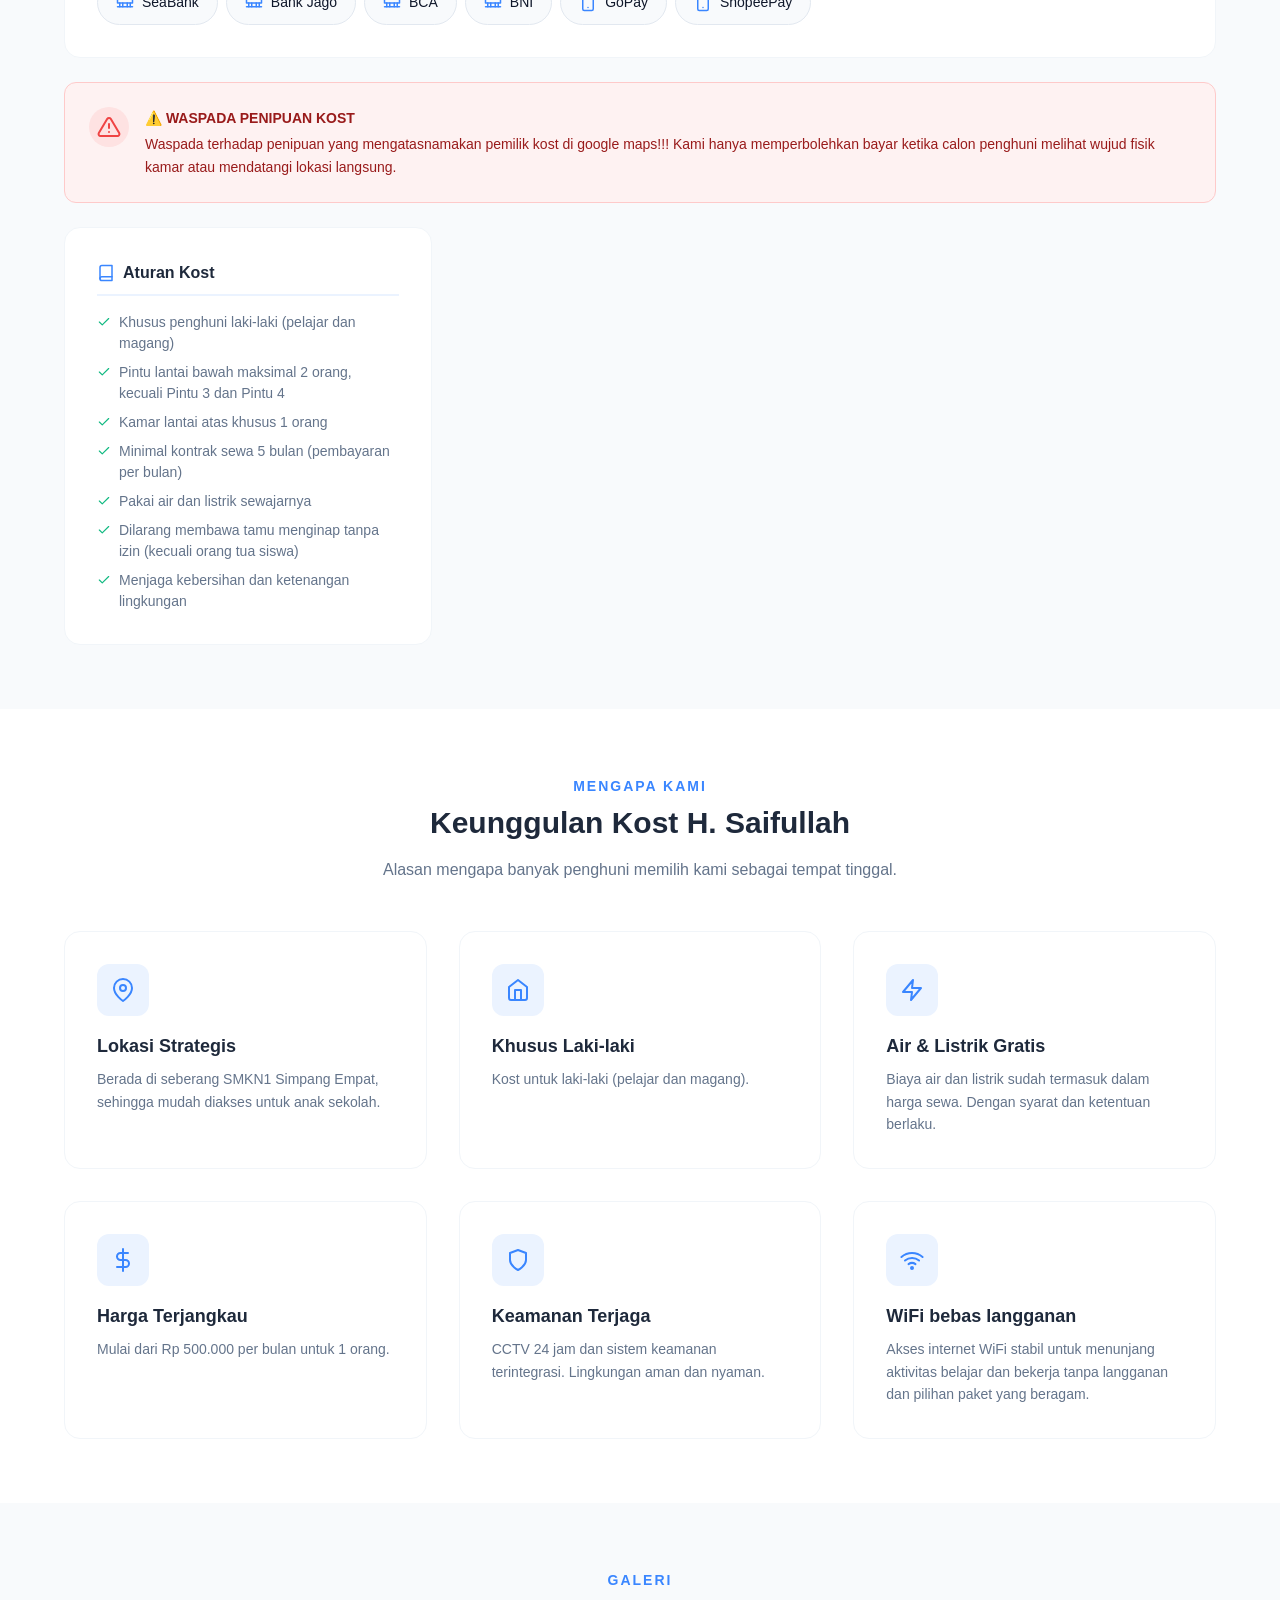
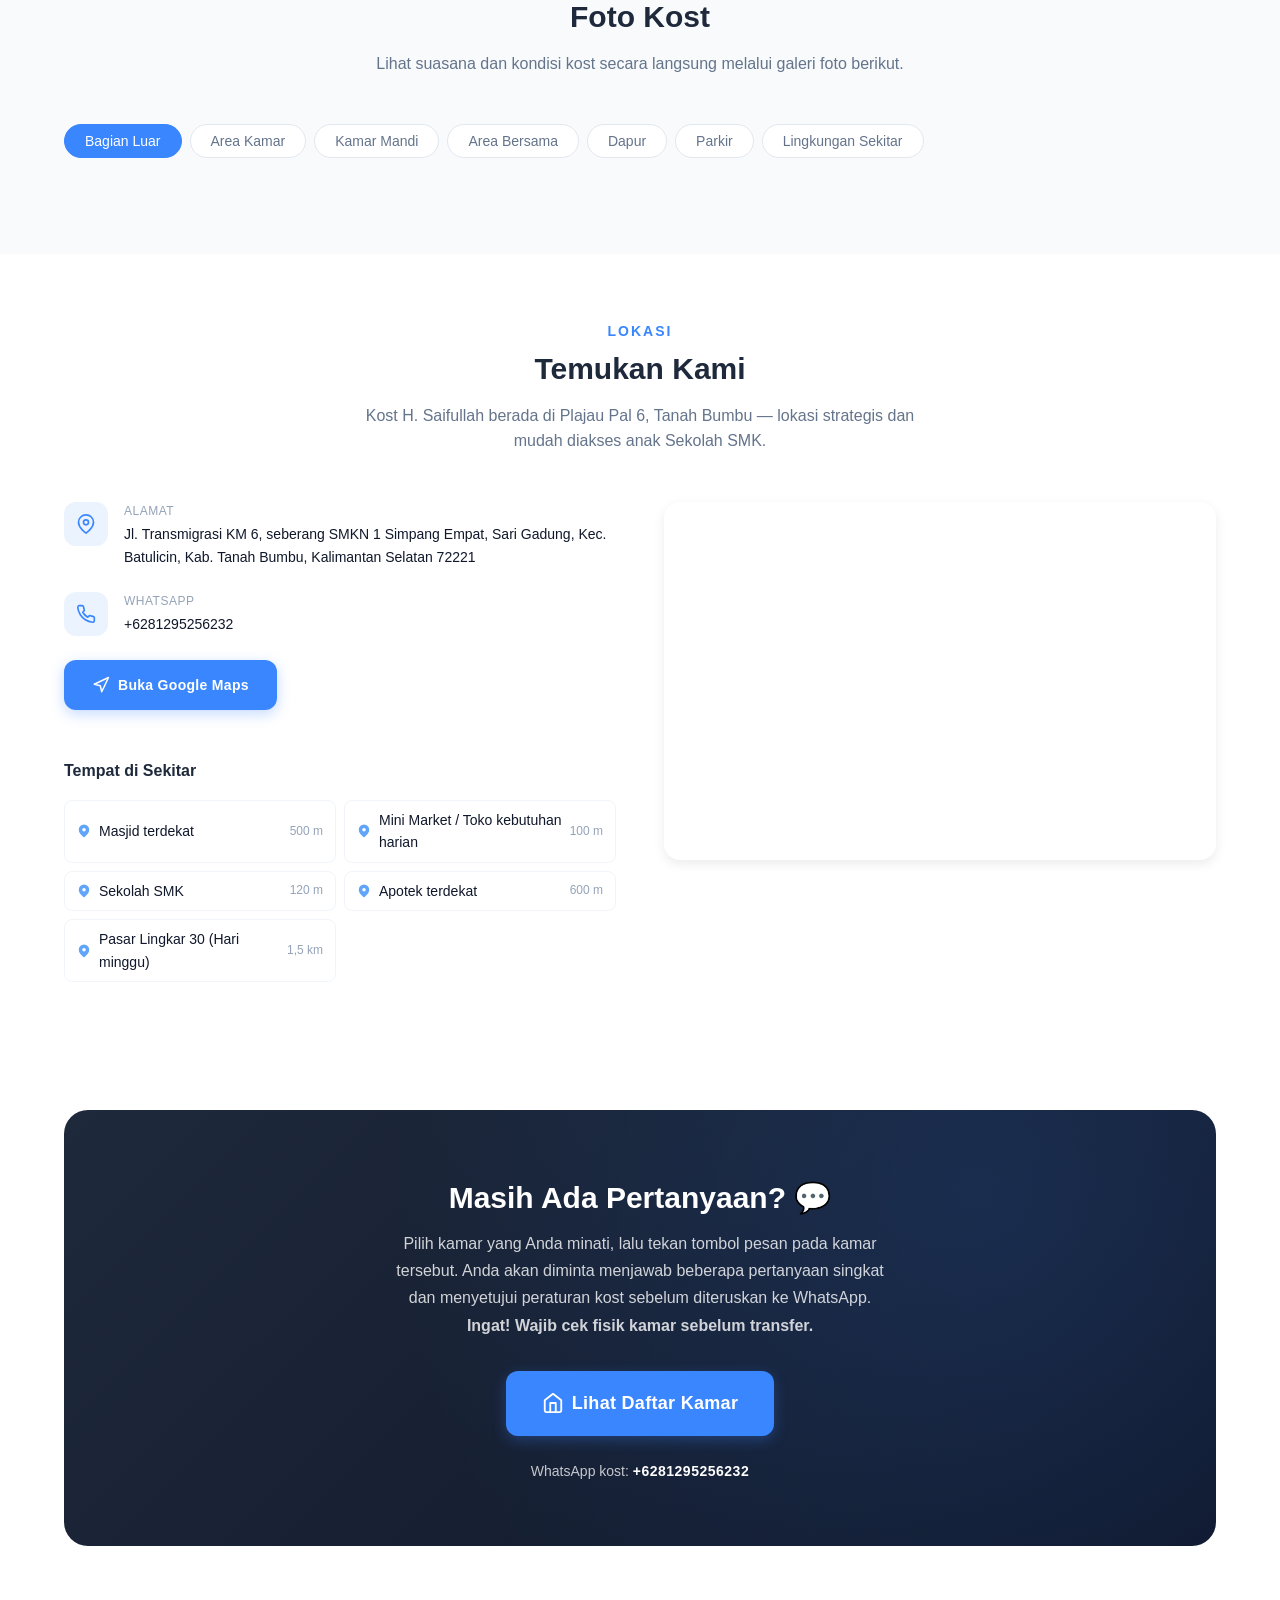
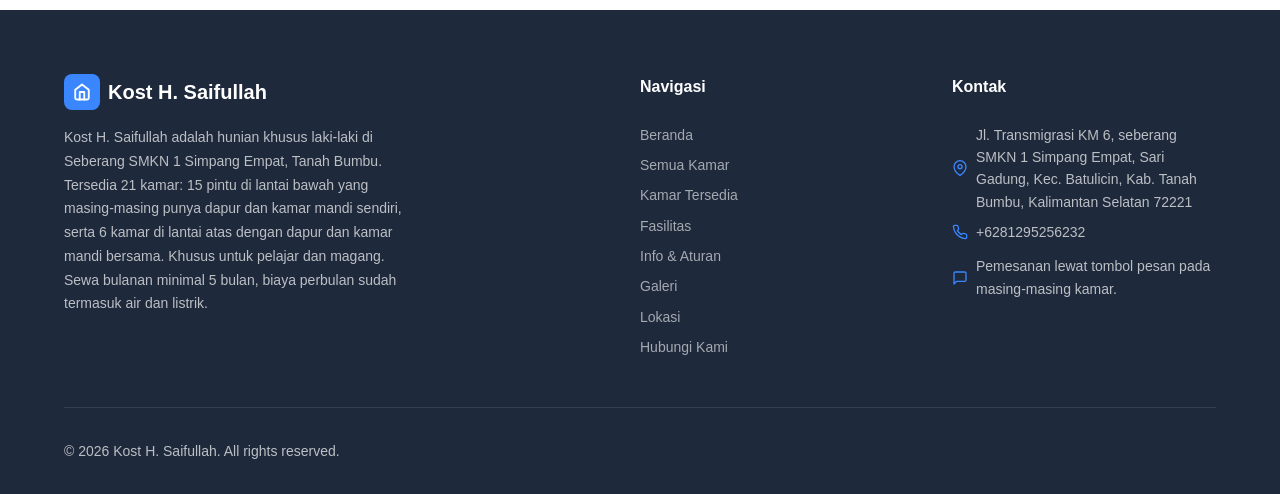
==== commit 20727733: "Kategori penghuni: pelajar & magang; perjelas deskripsi kamar atas + jemuran balkon" ====
--- a/index.html
+++ b/index.html
@@ -17,7 +17,7 @@
   <meta property="og:url" content="https://kost-h-saifullah.netlify.app/">
   <meta property="og:title" content="Kost H. Saifullah — Hunian Nyaman di Batulicin">
   <meta property="og:description" content="Hunian eksklusif laki-laki di Simpang Empat, Batulicin. Mulai Rp 500.000/bulan, air &amp; listrik sudah termasuk. Cek ketersediaan kamar dan pesan via WhatsApp.">
-  <meta property="og:image" content="https://kost-h-saifullah.netlify.app/images/webkos_og.jpg">
+  <meta property="og:image" content="https://kosmk.netlify.app/images/webkos_og.jpg">
   <meta property="og:image:width" content="1200">
   <meta property="og:image:height" content="630">
   <meta property="og:image:alt" content="Kost H. Saifullah — Hunian nyaman di Batulicin">
@@ -25,7 +25,7 @@
   <meta name="twitter:card" content="summary_large_image">
   <meta name="twitter:title" content="Kost H. Saifullah — Hunian Nyaman di Batulicin">
   <meta name="twitter:description" content="Hunian eksklusif laki-laki di Simpang Empat, Batulicin. Mulai Rp 500.000/bulan, air &amp; listrik sudah termasuk.">
-  <meta name="twitter:image" content="https://kost-h-saifullah.netlify.app/images/webkos_og.jpg">
+  <meta name="twitter:image" content="https://kosmk.netlify.app/images/webkos_og.jpg">
 
   <title>Kost H. Saifullah — Hunian Nyaman di Batulicin</title>
 
@@ -47,7 +47,7 @@
   <noscript>
     <div class="noscript-banner">
       <h1>Kost H. Saifullah — Hunian Nyaman di Batulicin</h1>
-      <p>Hunian eksklusif laki-laki di Simpang Empat, Batulicin. Khusus pelajar, mahasiswa, magang, dan karyawan.
+      <p>Hunian eksklusif laki-laki di Simpang Empat, Batulicin. Khusus pelajar dan magang.
          Sewa mulai Rp 500.000 per bulan, sudah termasuk air dan listrik, minimal kontrak 5 bulan.</p>
       <p><strong>Situs ini membutuhkan JavaScript untuk menampilkan daftar kamar dan galeri.</strong>
          Aktifkan JavaScript di browser Anda, atau hubungi kami langsung via WhatsApp.</p>
